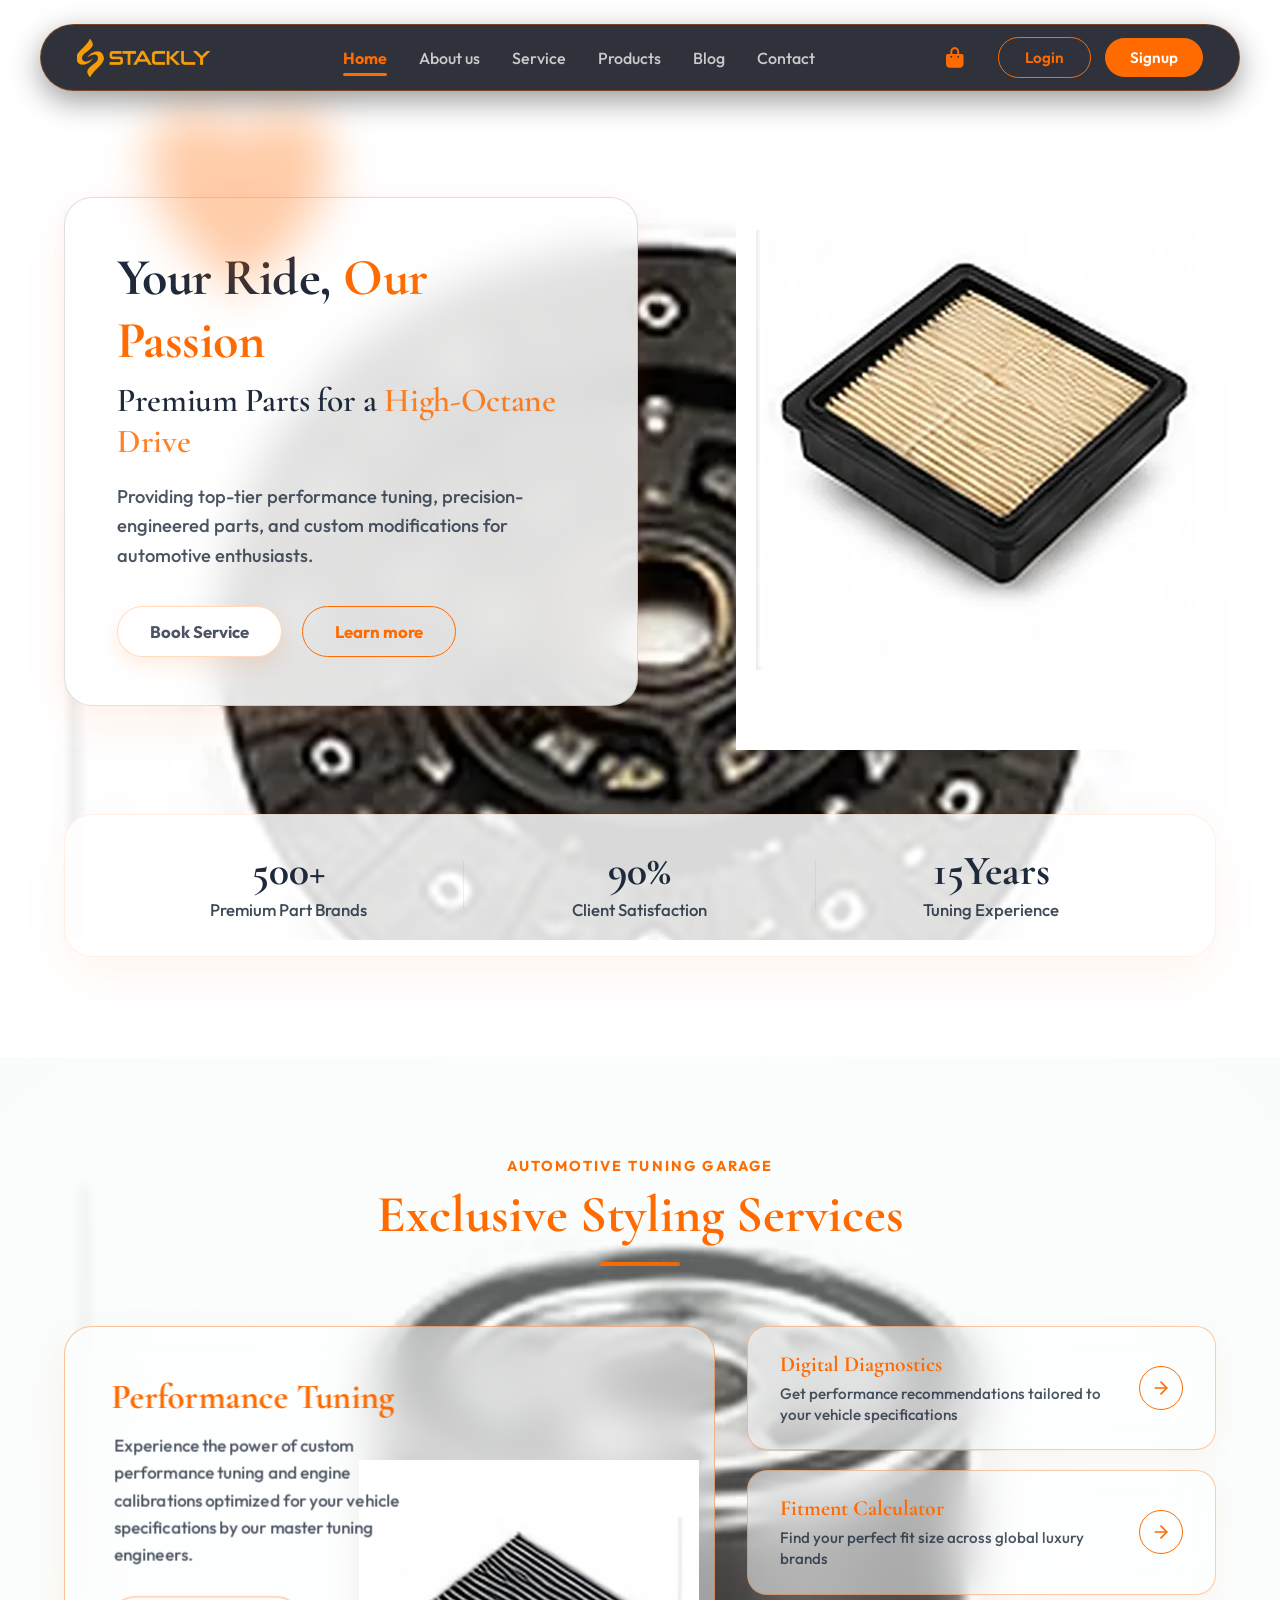
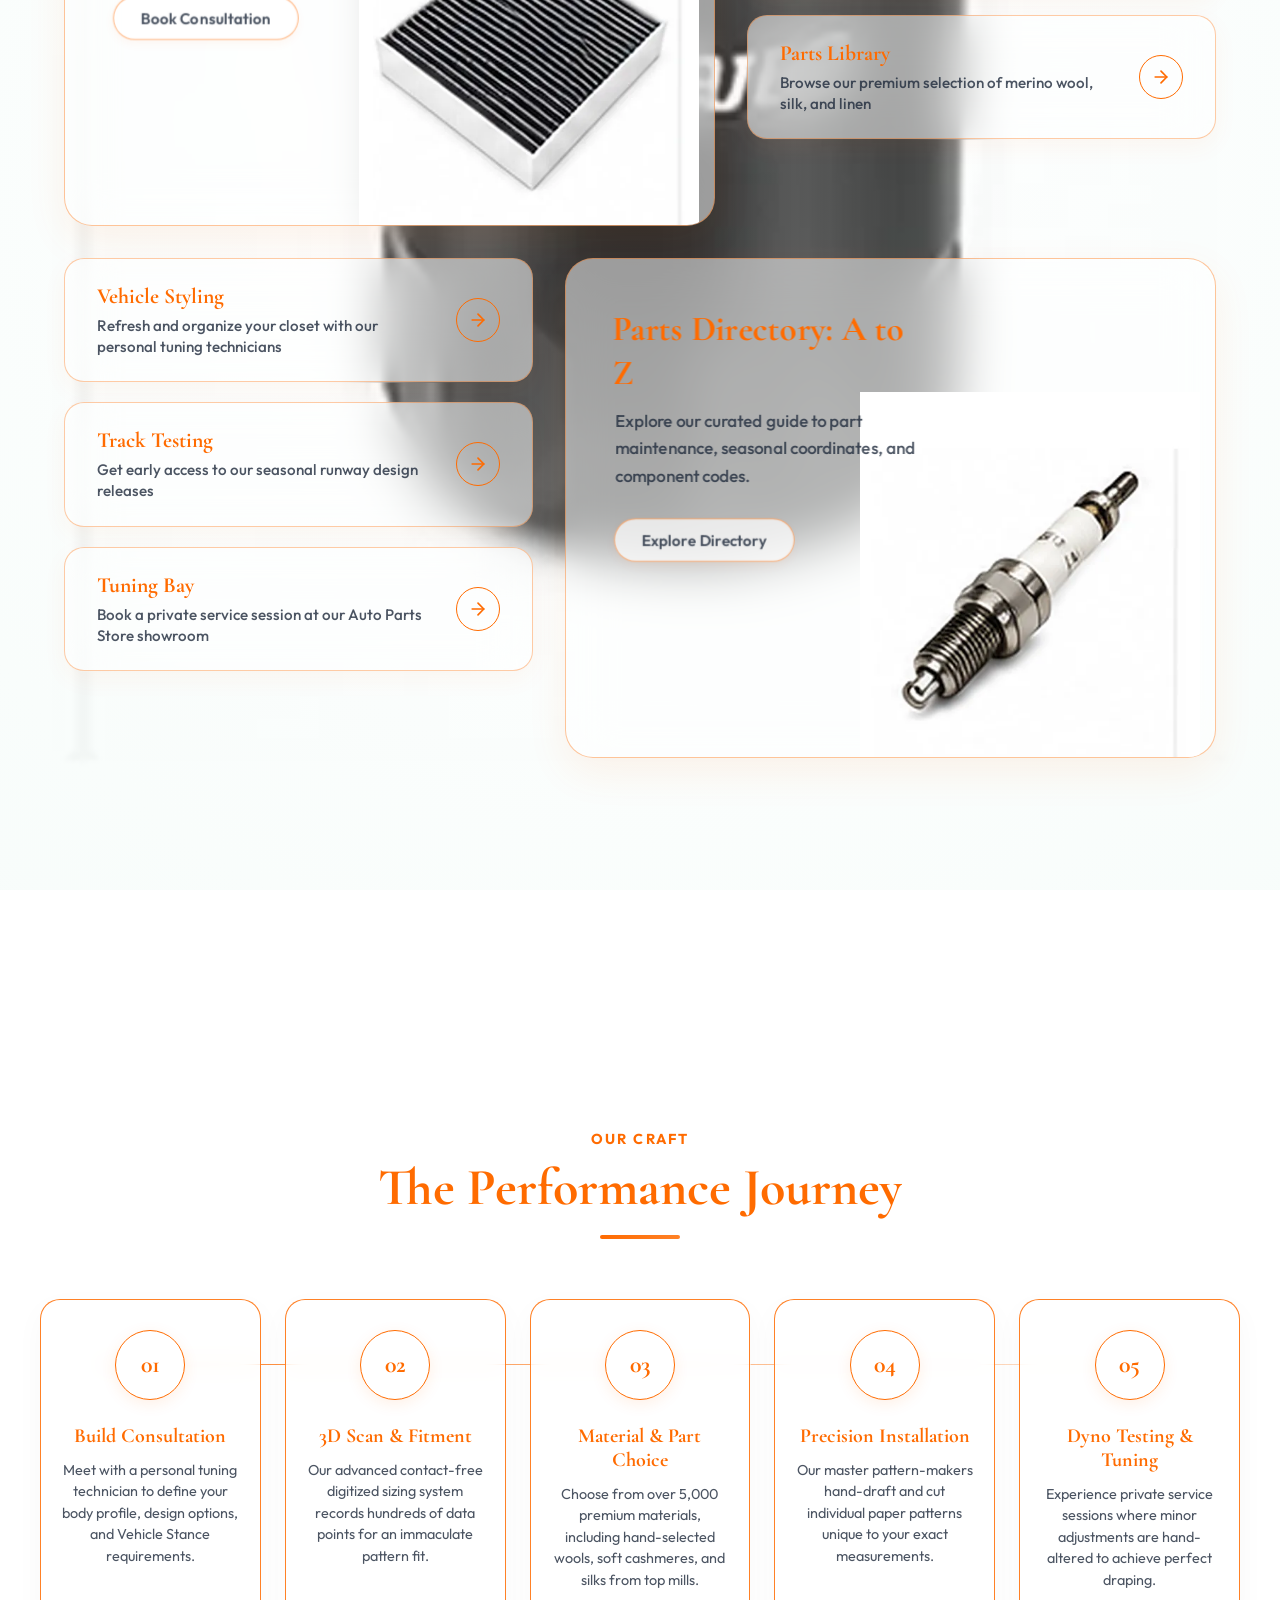
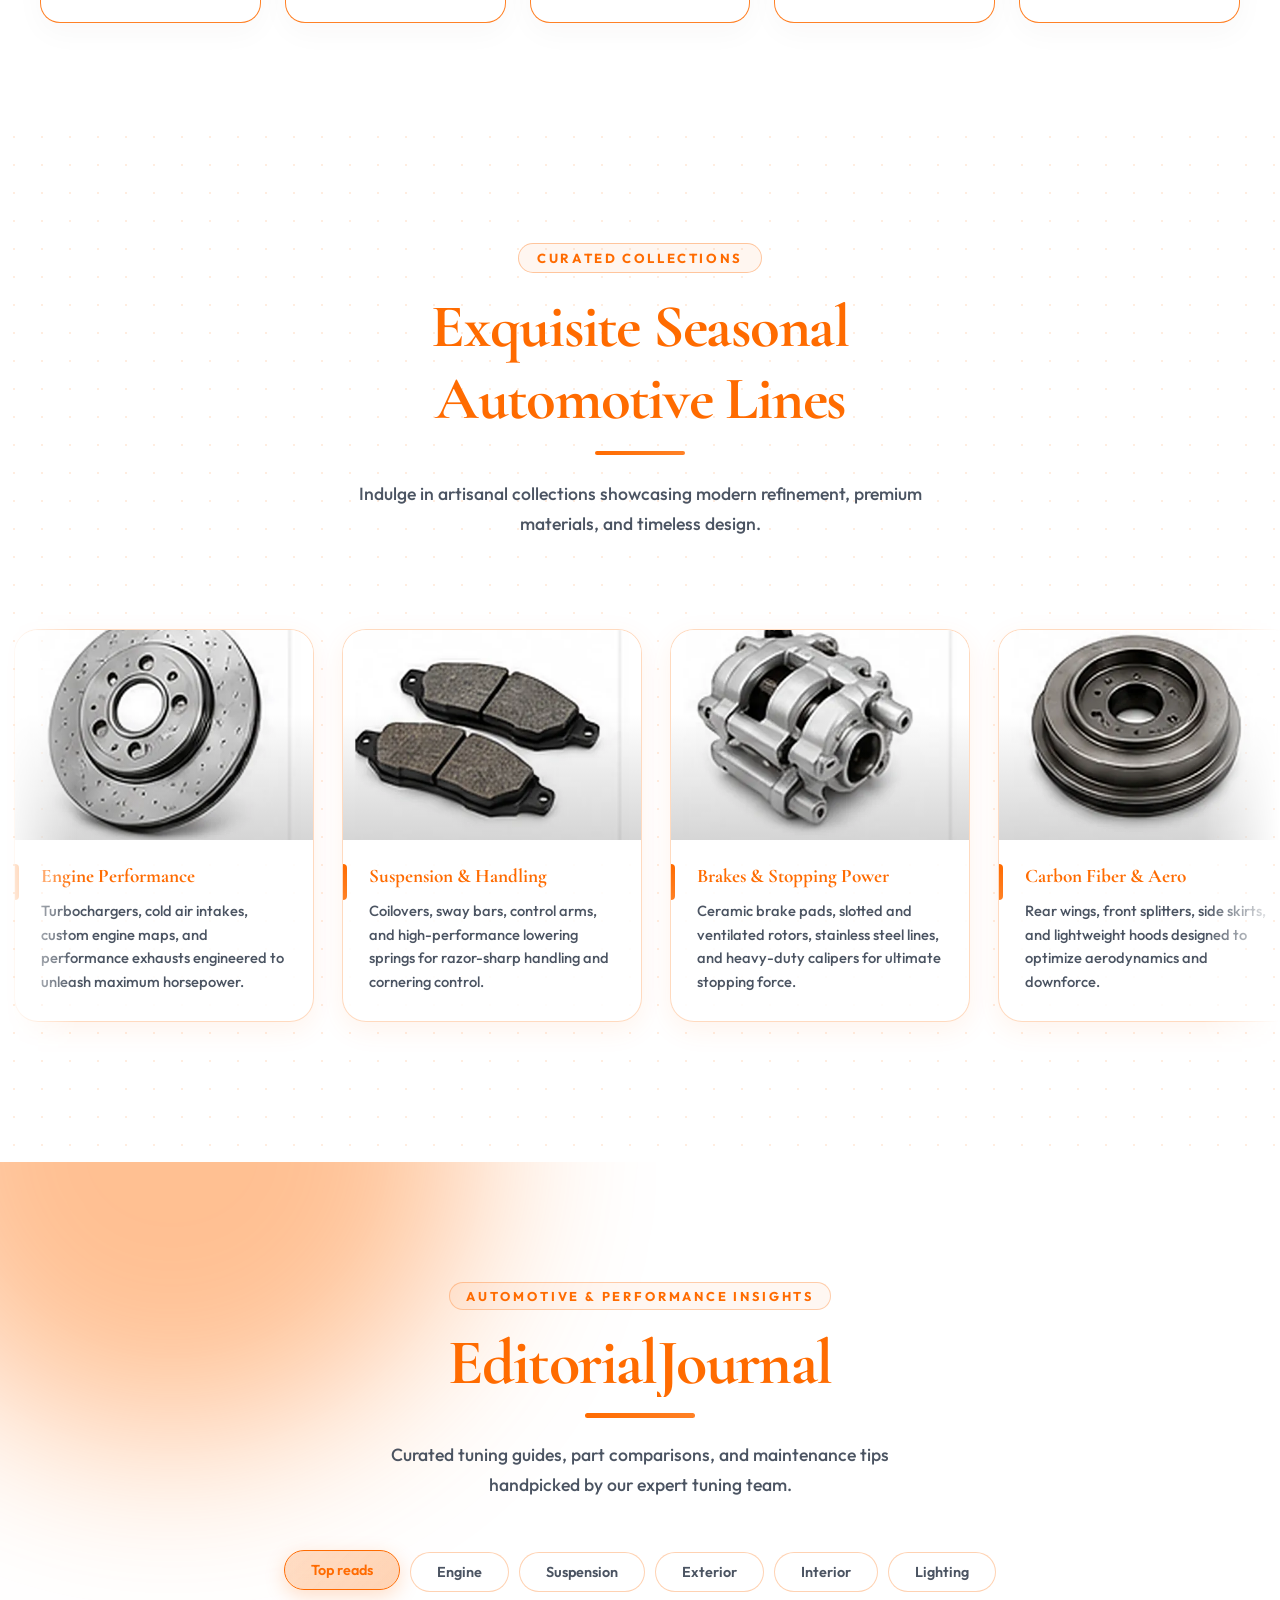
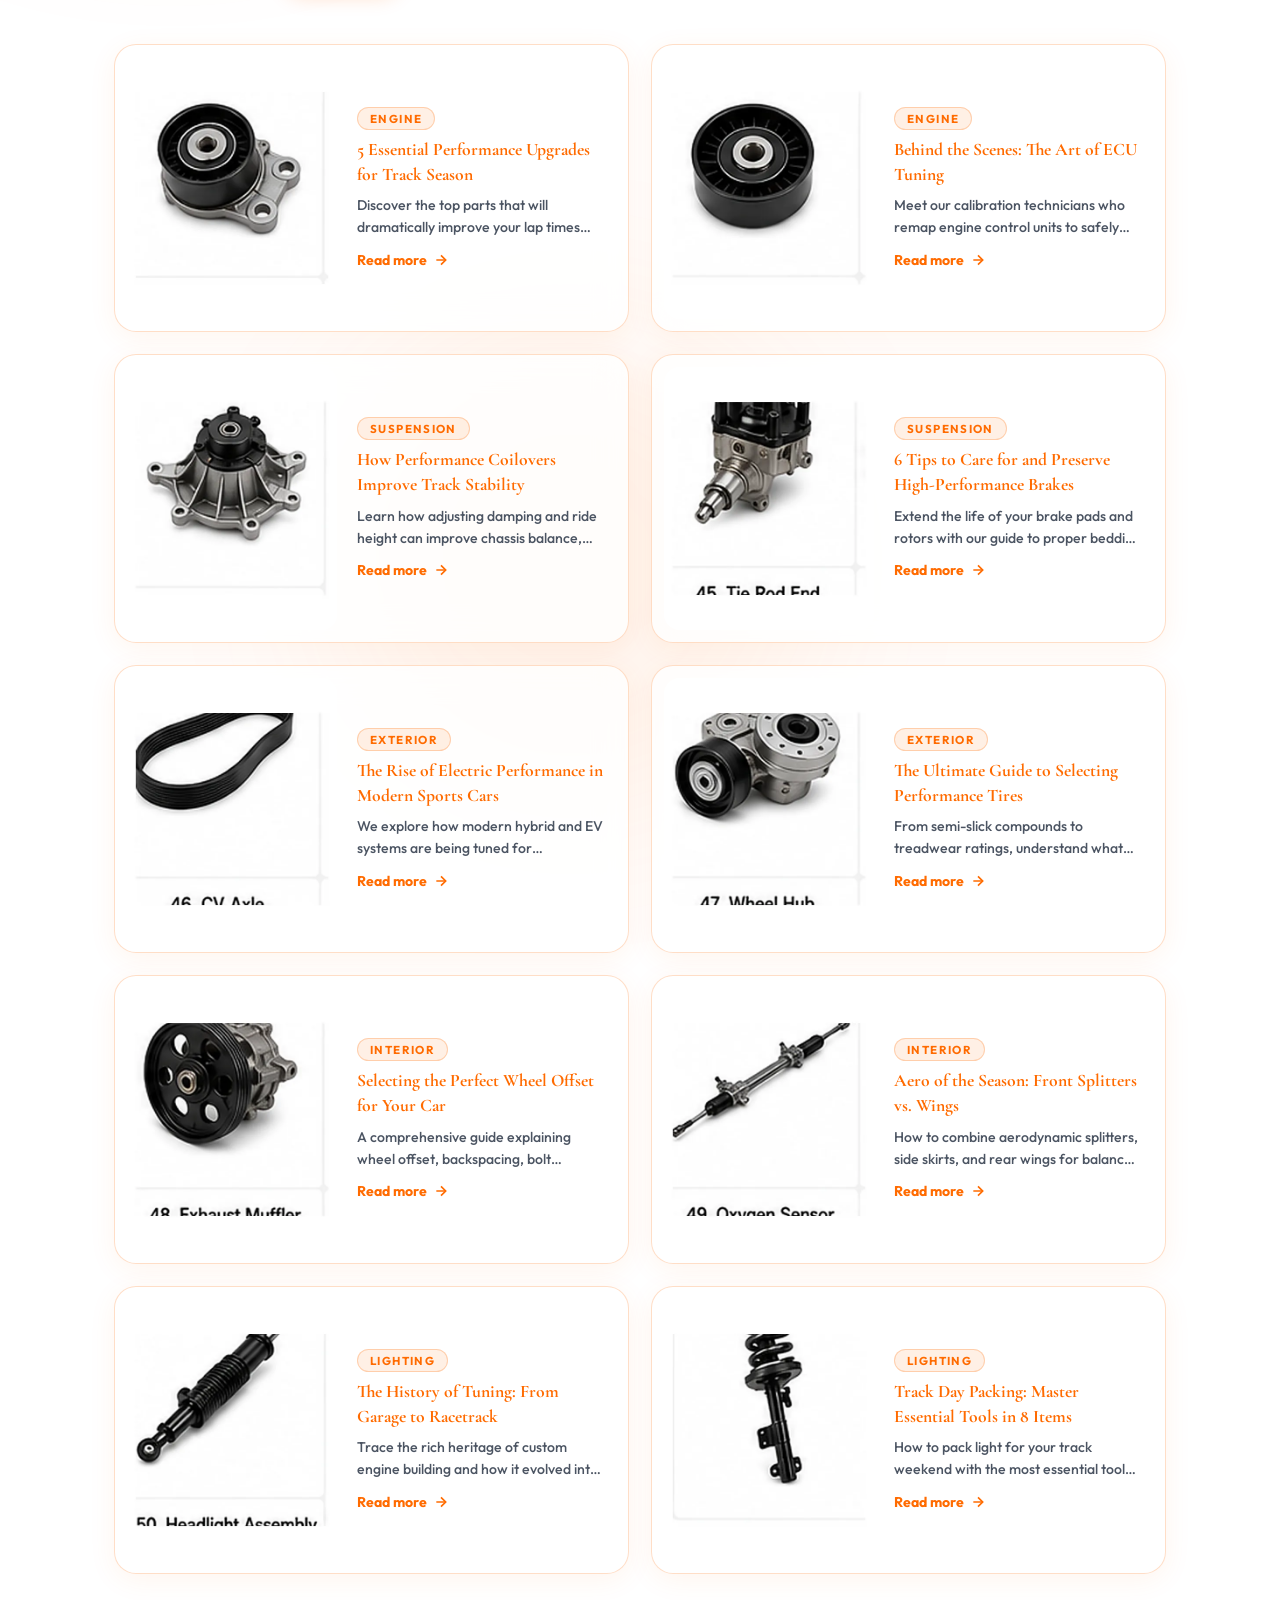
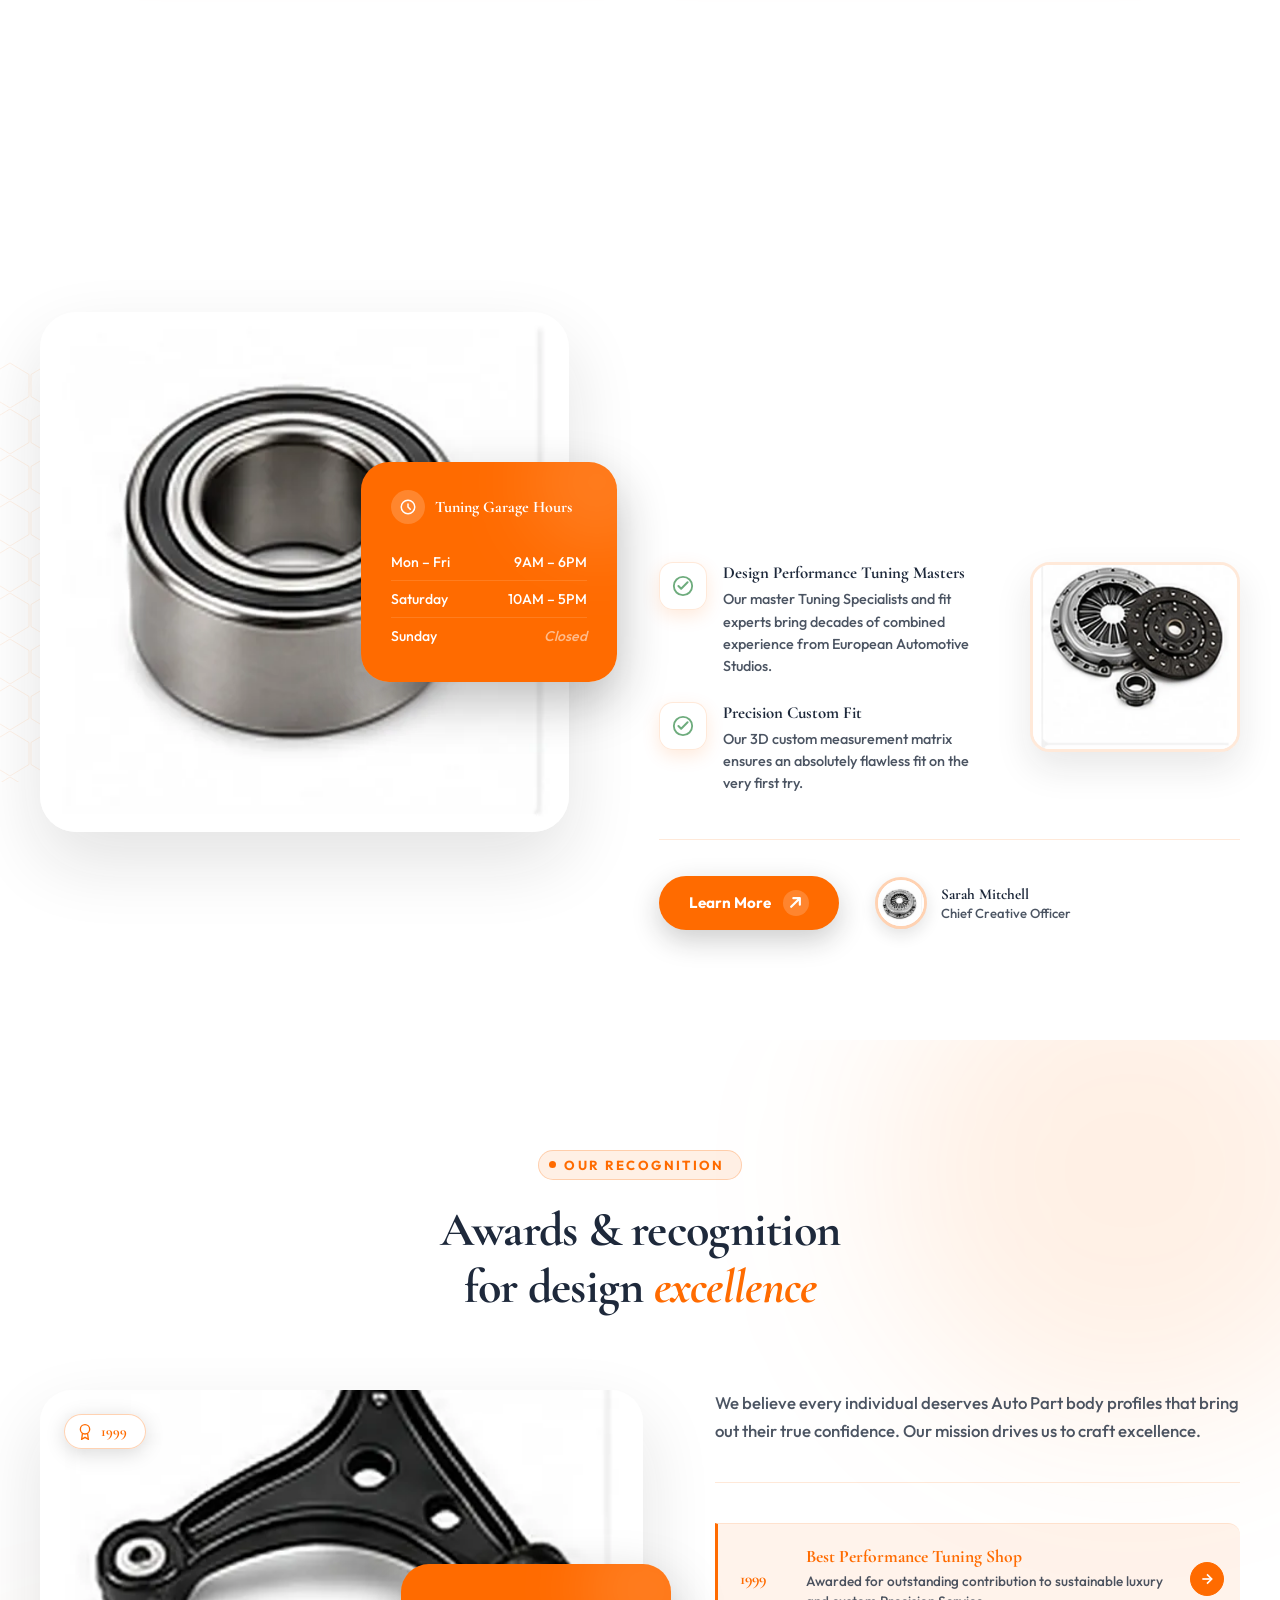
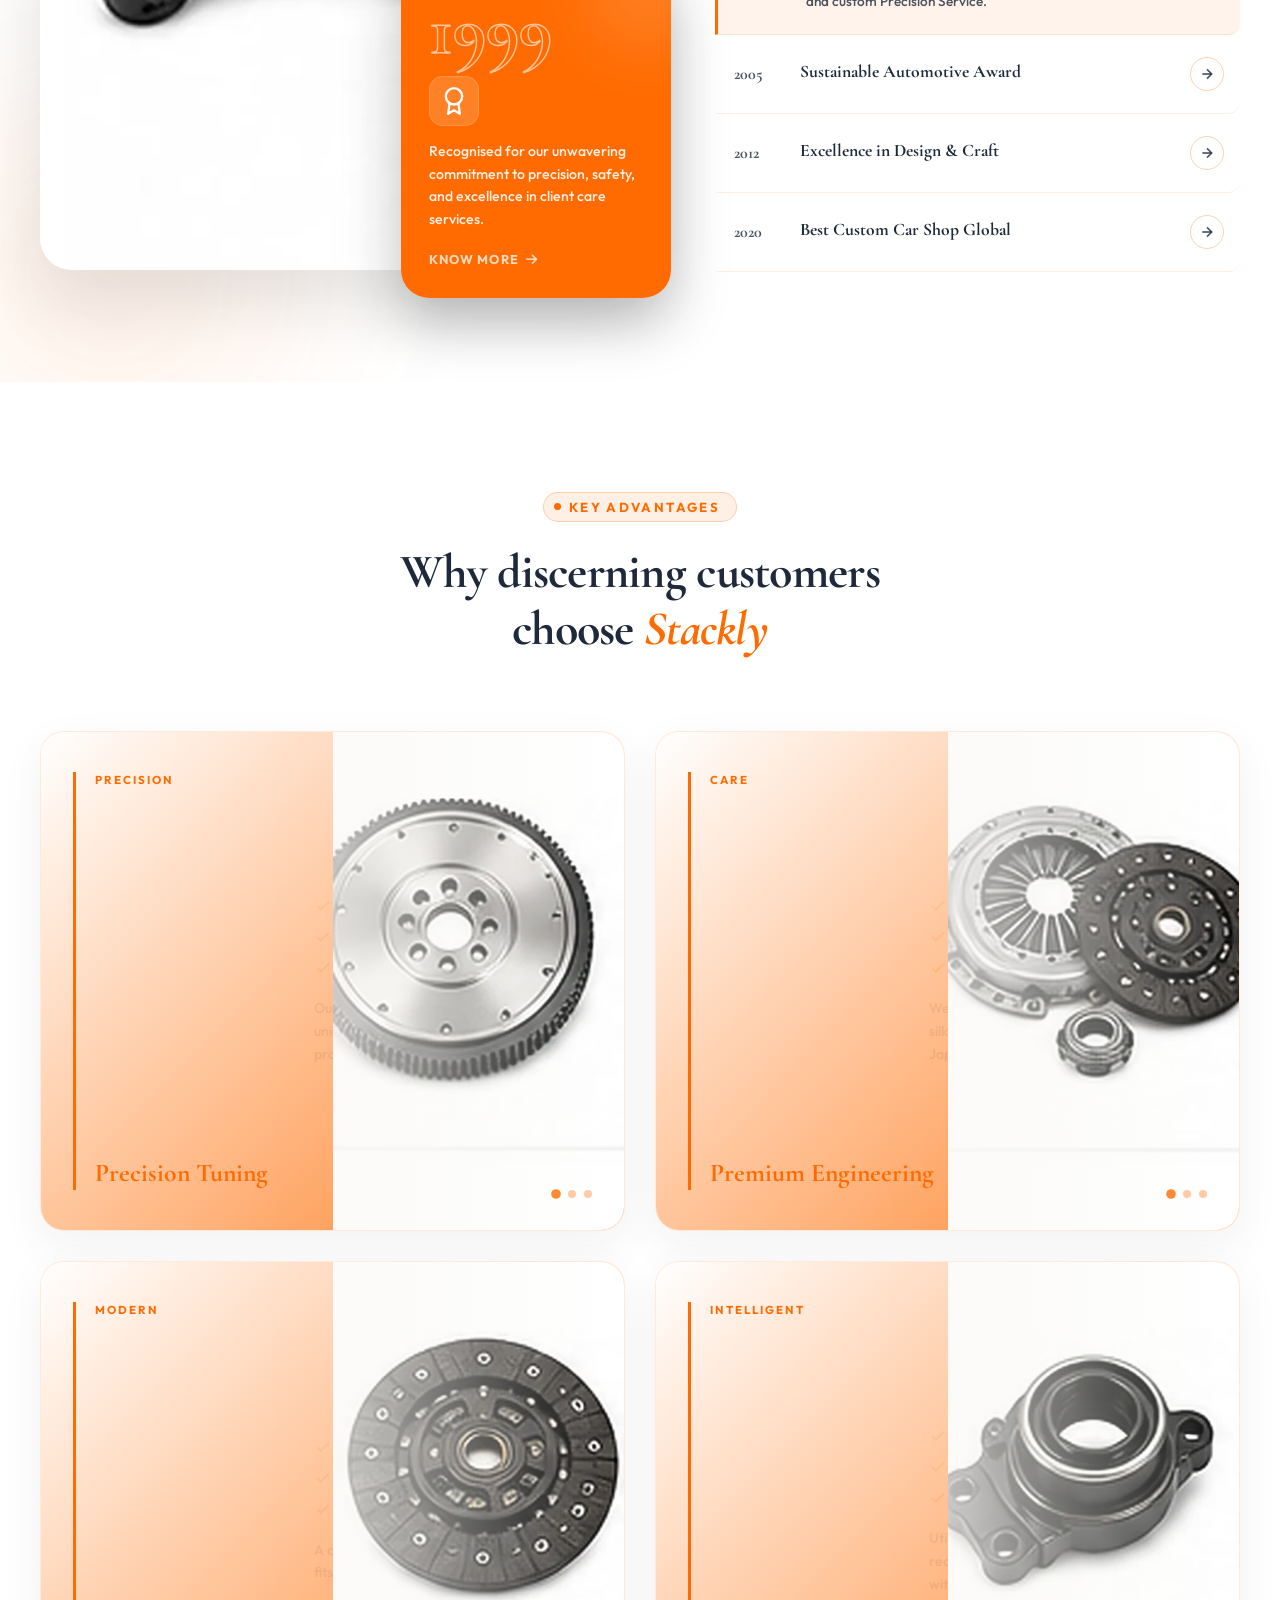
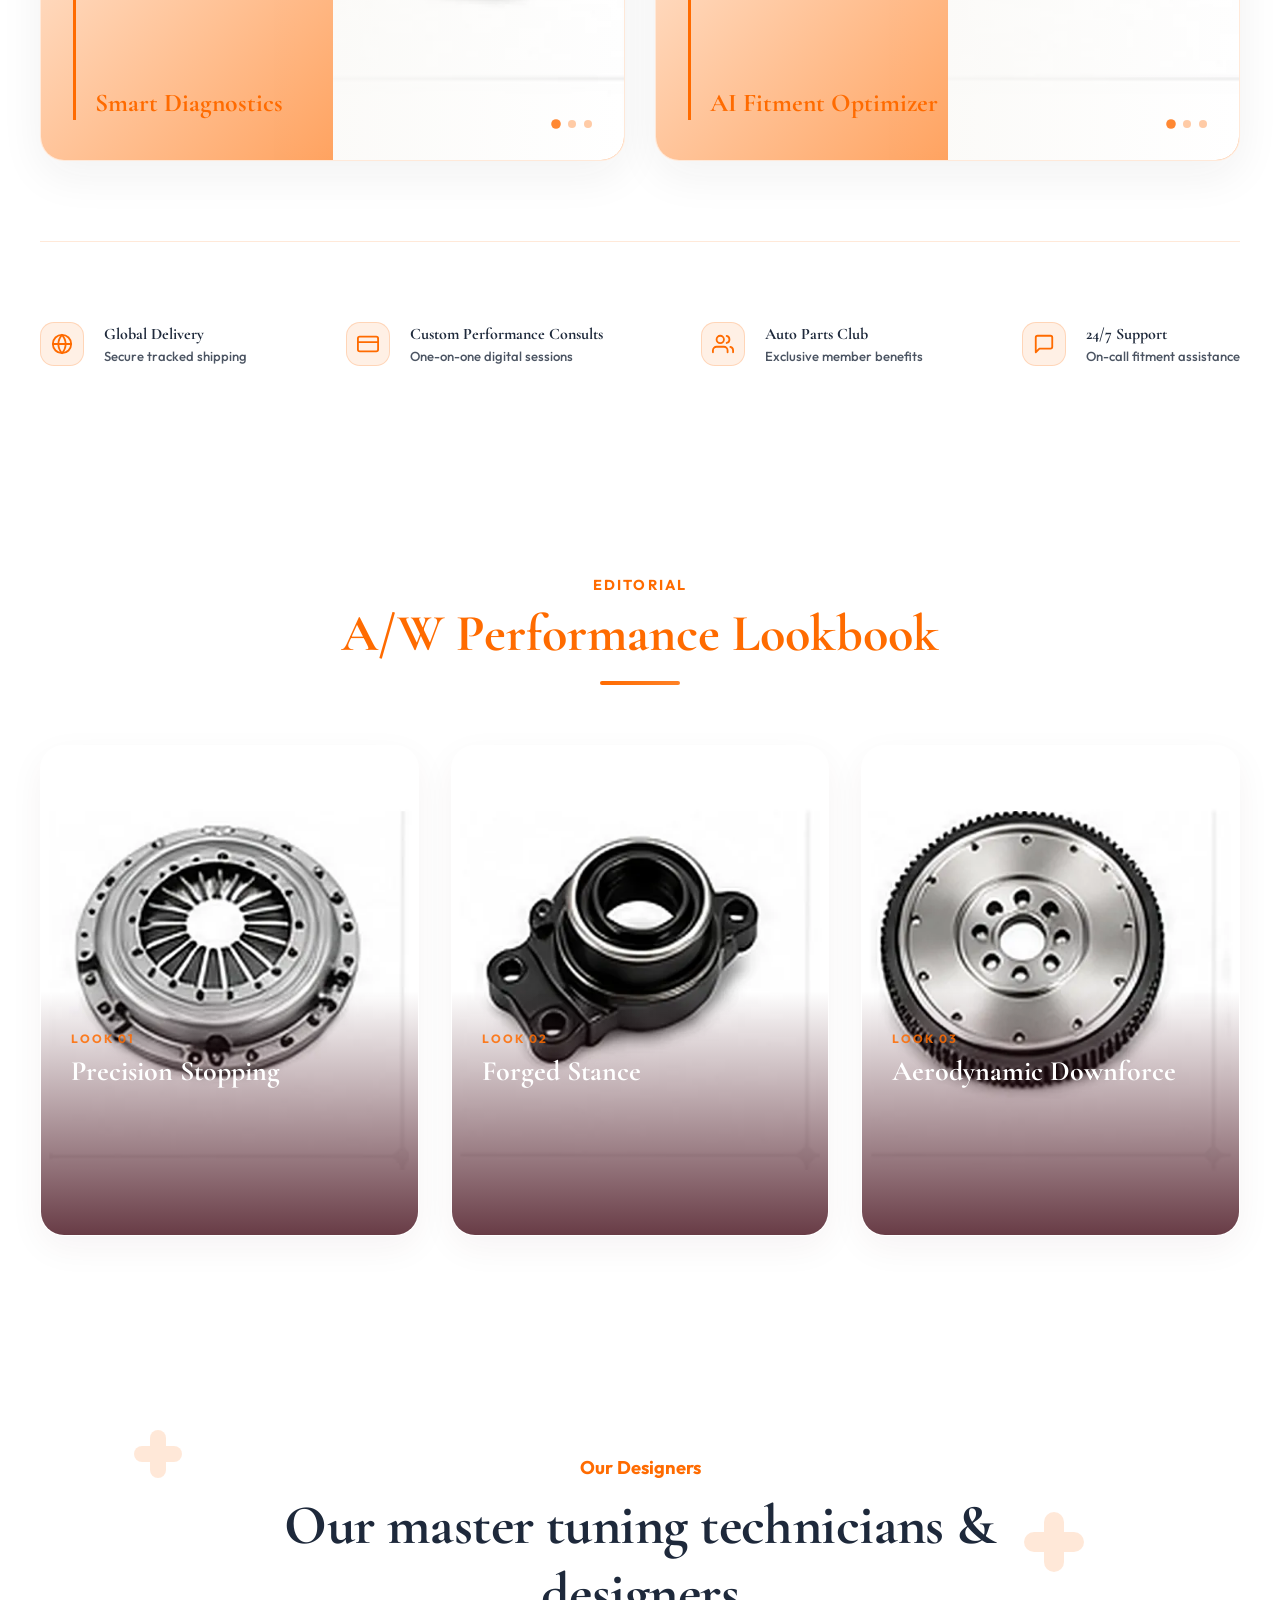
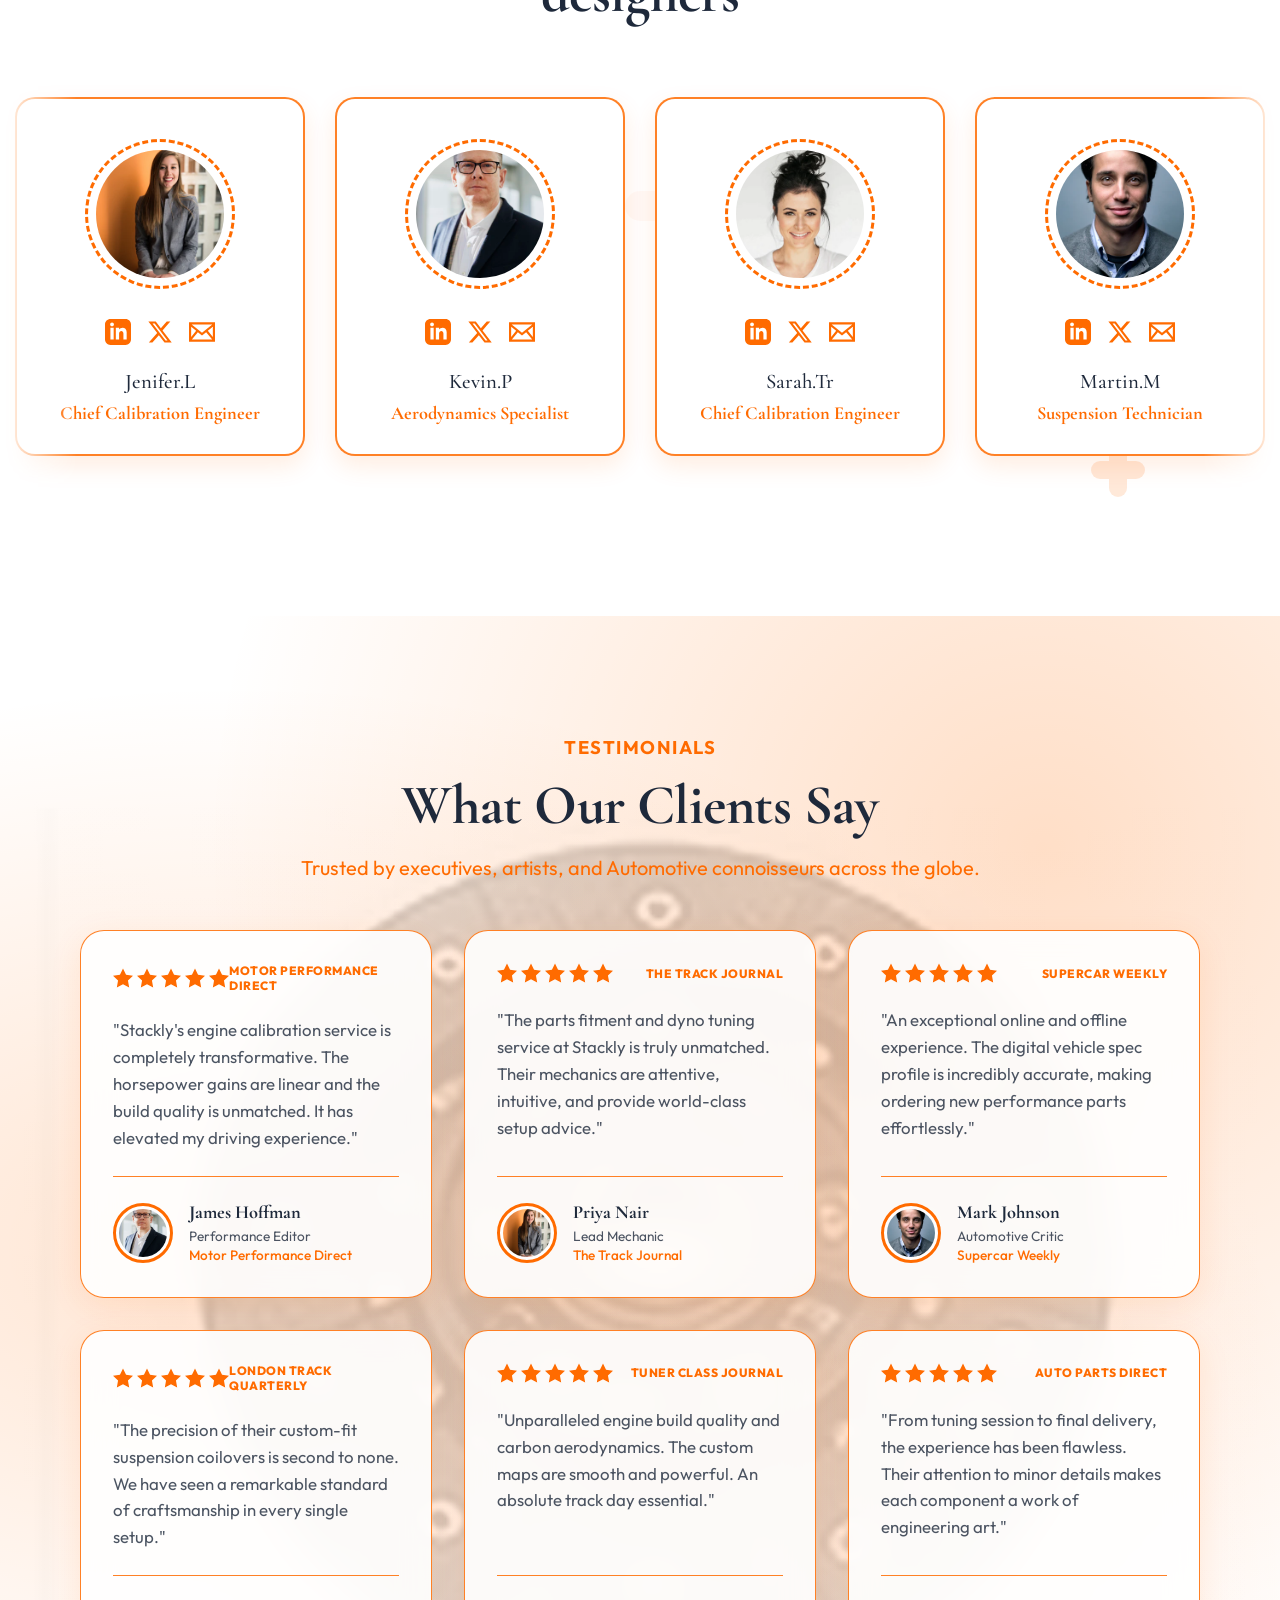
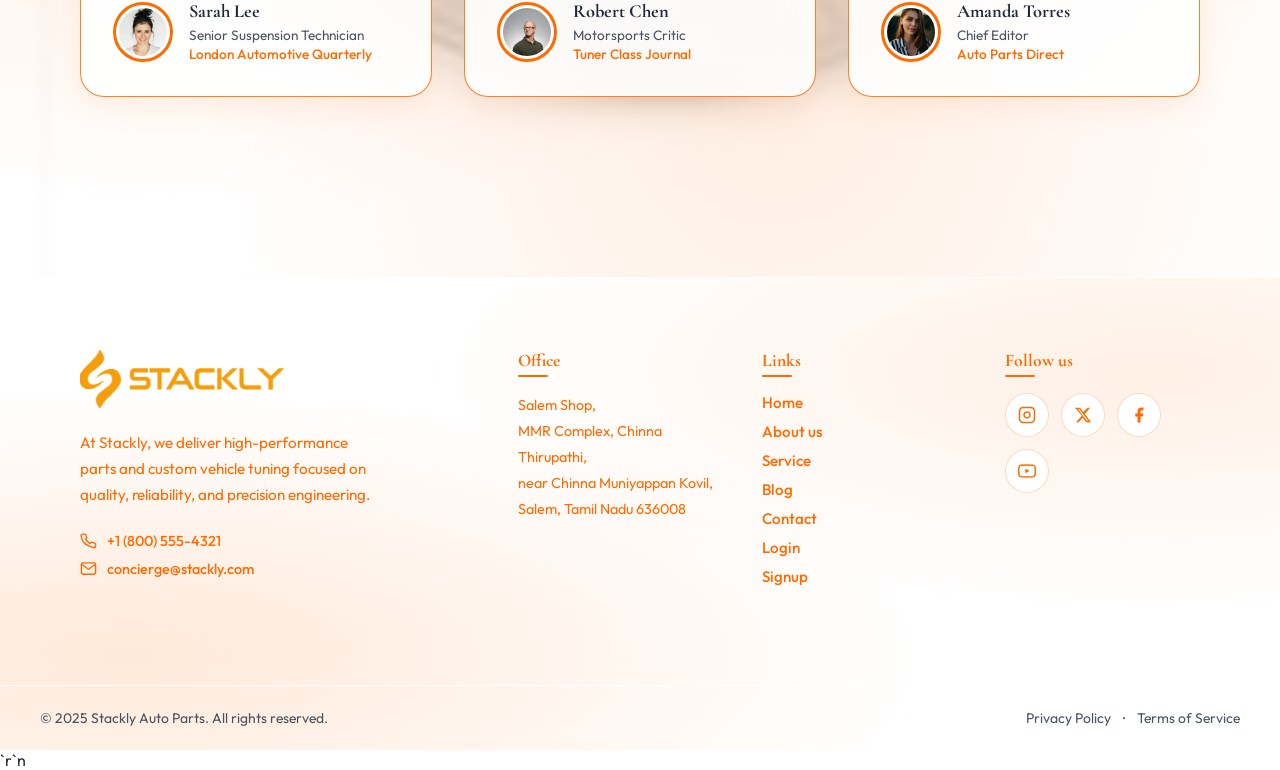
==== index.html @ b46247e3 "Add files via upload" ====
﻿<!DOCTYPE html>
<html lang="en">
<head>
    <meta charset="UTF-8">
    <meta name="viewport" content="width=device-width, initial-scale=1.0">
    <title>Premium Auto Parts & Performance Tuning - STACKLY</title>
    <meta name="description" content="Providing top-tier performance tuning, precision-engineered parts, and custom modifications for automotive enthusiasts. Your Style, Our Priority.">
    <!-- Google Fonts: Plus Jakarta Sans & Outfit -->
    <link rel="preconnect" href="https://fonts.googleapis.com">
    <link rel="preconnect" href="https://fonts.gstatic.com" crossorigin>
    <link href="https://fonts.googleapis.com/css2?family=Outfit:wght@300;400;500;600;700;800&family=Plus+Jakarta+Sans:wght@300;400;500;600;700;800&display=swap" rel="stylesheet">
    <link rel="stylesheet" href="https://cdnjs.cloudflare.com/ajax/libs/font-awesome/6.4.0/css/all.min.css">
    <link rel="stylesheet" href="css/style.css?v=2">
    <link rel="stylesheet" href="css/loading.css">
</head>
<body>

    <!-- Scroll Progress Indicator Bar -->
    <div class="scroll-progress-container">
        <div class="scroll-progress-bar" id="page-scroll-indicator"></div>
    </div>

    <!-- Main Outer Wrapper -->
    <div class="site-wrapper" id="page-wrapper-container">
        
        <!-- Full-Bleed Hero Background Image (Exact design asset from screenshot) -->
        <div class="hero-background-image" id="hero-bg-img" data-parallax-speed="0.015" aria-hidden="true"></div>

        <!-- Floating Pill-Shaped Navbar Header -->
        <header class="navbar-wrapper reveal-fade">
            <div class="navbar-pill" id="navbar-pill-element">
                <a href="#" class="navbar-brand" id="stackly-logo-home"><img src="assets/home/stackly logo orange.webp" alt="STACKLY Logo" class="brand-logo-img"></a>
                
                                <nav class="navbar-links" id="main-nav-links">
                    <a href="index.html" class="nav-item active" id="nav-item-home">Home</a>
                    <a href="about.html" class="nav-item " id="nav-item-about">About us</a>
                    <a href="service.html" class="nav-item " id="nav-item-services">Service</a>
                    <a href="products.html" class="nav-item " id="nav-item-products">Products</a>
                    <a href="blog.html" class="nav-item " id="nav-item-blog">Blog</a>
                    <a href="contact.html" class="nav-item " id="nav-item-contact">Contact</a>
                    <!-- Mobile Nav Actions -->
                    <div class="mobile-nav-actions">
                        <a href="cart.html" class="btn-mobile-cart" style="color: var(--primary-dark); font-weight: 600; margin-bottom: 10px; display: block; text-decoration: none;"><i class="fa-solid fa-bag-shopping"></i> Cart</a>
                        <a href="login.html" class="btn-login">Login</a>
                        <a href="signup.html" class="btn-signup">Signup</a>
                    </div>
                </nav>

                                <div class="navbar-actions">
                    <a href="cart.html" class="btn-cart-nav" id="btn-navbar-cart" aria-label="View Cart" style="position: relative; margin-right: 20px; color: var(--primary-dark); font-size: 1.25rem; display: inline-flex; align-items: center; text-decoration: none; transition: var(--transition-quick);">
                        <i class="fa-solid fa-bag-shopping"></i>
                        <span class="cart-badge" id="nav-cart-count" style="position: absolute; top: -8px; right: -10px; background-color: var(--primary); color: white; border-radius: 50%; width: 16px; height: 16px; display: none; align-items: center; justify-content: center; font-size: 0.65rem; font-weight: 700;">0</span>
                    </a>
                    <a href="login.html" class="btn-login" id="btn-navbar-login">Login</a>
                    <a href="signup.html" class="btn-signup" id="btn-navbar-signup">Signup</a>
                    
                    <button class="menu-hamburger" id="nav-menu-hamburger" aria-label="Toggle Navigation Menu" aria-expanded="false">
                        <span class="bar"></span>
                        <span class="bar"></span>
                        <span class="bar"></span>
                    </button>
                </div>
            </div>
        </header>

        <!-- Hero Section -->
        <section class="hero-container" id="hero-section-trigger">
            <!-- Blurry Glowing Heart behind the text card (exact screenshot design) -->
            <div class="glowing-heart-behind-card" id="heart-glow-bg" data-parallax-speed="0.015">
                <svg viewBox="0 0 100 100" fill="var(--primary-light)" xmlns="http://www.w3.org/2000/svg">
                    <path d="M50 85 C 50 85, 12 55, 12 32 A 20 20 0 0 1 50 20 A 20 20 0 0 1 88 32 C 88 55, 50 85, 50 85 Z" />
                </svg>
            </div>
            
            <div class="hero-layout" id="hero-layout-3d-frame">
                
                <!-- Hero Left: Content Card -->
                <div class="hero-card-column">
                    <div class="hero-text-card reveal-slide-up" id="hero-card-element">
                        <h1 class="reveal-text delay-1" id="anim-headline">Your Ride, <span class="text-gold">Our Passion</span></h1>
                        <h2 class="reveal-text delay-2" id="anim-subheadline">Premium Parts for a <span class="text-gold-light">High-Octane Drive</span></h2>
                        <p class="reveal-text delay-3" id="anim-description">Providing top-tier performance tuning, precision-engineered parts, and custom modifications for automotive enthusiasts.</p>
                        
                        <div class="hero-button-group reveal-text delay-4" id="anim-buttons">
                            <a href="404.html" class="btn-book" id="btn-hero-appointment">Book Service</a>
                            <a href="404.html" class="btn-learn" id="btn-hero-learn">Learn more</a>
                        </div>
                    </div>
                </div>

                <!-- Hero Right: tuning technician Image -->
                <div class="hero-image-column">
                    <div class="tuning technician-image-wrapper reveal-image-right" id="tuning technician-img-container">
                        <img src="assets/parts/img_1.webp" alt="Elegant model posing in premium design wear" class="tuning technician-img" id="interactive-tuning technician-img">
                    </div>
                </div>

            </div>
        </section>

        <!-- Statistics Section (Located Below Hero) -->
        <section class="stats-section-container">
            <div class="stats-card-wide reveal-scroll-up" id="statistics-card-bar">
                <div class="stat-column">
                    <div class="stat-number-wrapper">
                        <span class="stat-number" data-target="500">0</span><span class="stat-suffix">+</span>
                    </div>
                    <p class="stat-label">Premium Part Brands</p>
                </div>
                
                <div class="stat-column">
                    <div class="stat-number-wrapper">
                        <span class="stat-number" data-target="90">0</span><span class="stat-suffix">%</span>
                    </div>
                    <p class="stat-label">Client Satisfaction</p>
                </div>
                
                <div class="stat-column">
                    <div class="stat-number-wrapper">
                        <span class="stat-number" data-target="15">0</span><span class="stat-suffix"> Years</span>
                    </div>
                    <p class="stat-label">Tuning Experience</p>
                </div>
            </div>
        </section>

        

        <!-- Healthline Tools Section -->
        <section class="tools-section-container" id="tools-section-trigger">
            
            <!-- Floating Background Image (Gemini Generated Image) with parallax drift (Full Bleed) -->
            <div class="tools-bg-image-wrapper" id="tools-bg-img" data-parallax-speed="0.012" aria-hidden="true"></div>
            
            <!-- Inner Centered Content Wrapper -->
            <div class="tools-inner-content">
                <!-- Animated Gradient Heading -->
                <div class="section-header reveal-scroll-up">
                    <span class="section-tagline">Automotive Tuning Garage</span>
                    <h2 class="animated-gradient-heading">Exclusive Styling Services</h2>
                    <div class="heading-line-decor"></div>
                </div>

                <!-- Row 1: Healthy Eating (Large) & Recipe/Macro/Calorie Stack (Small) -->
                <div class="tools-row row-1">
                    <!-- Large Card: Healthy Eating -->
                    <div class="tool-card-large reveal-right-to-left delay-1" id="food-tool-card">
                        <div class="tool-card-content">
                            <h3 class="tool-card-title">Performance Tuning</h3>
                            <p class="tool-card-desc">Experience the power of custom performance tuning and engine calibrations optimized for your vehicle specifications by our master tuning engineers.</p>
                            <a href="404.html" class="btn-tool-visit">Book Consultation</a>
                        </div>
                        <div class="tool-card-image-wrap">
                            <img src="assets/parts/img_4.webp" alt="Custom Performance Precision Service materials and design flatlay" class="tool-large-img">
                        </div>
                    </div>

                    <!-- Right Stack: 3 Small Cards -->
                    <div class="tool-card-stack reveal-right-to-left delay-2">
                        <!-- Card 1 -->
                        <div class="tool-card-small">
                            <div class="tool-small-text">
                                <h4 class="tool-small-title">Digital Diagnostics</h4>
                                <p class="tool-small-desc">Get performance recommendations tailored to your vehicle specifications</p>
                            </div>
                            <a href="404.html" class="tool-small-arrow" aria-label="Go to Digital Diagnostics">
                                <svg viewBox="0 0 24 24" fill="none" stroke="currentColor" stroke-width="2" stroke-linecap="round" stroke-linejoin="round">
                                    <line x1="5" y1="12" x2="19" y2="12"></line>
                                    <polyline points="12 5 19 12 12 19"></polyline>
                                </svg>
                            </a>
                        </div>

                        <!-- Card 2 -->
                        <div class="tool-card-small">
                            <div class="tool-small-text">
                                <h4 class="tool-small-title">Fitment Calculator</h4>
                                <p class="tool-small-desc">Find your perfect fit size across global luxury brands</p>
                            </div>
                            <a href="404.html" class="tool-small-arrow" aria-label="Go to Fitment Calculator">
                                <svg viewBox="0 0 24 24" fill="none" stroke="currentColor" stroke-width="2" stroke-linecap="round" stroke-linejoin="round">
                                    <line x1="5" y1="12" x2="19" y2="12"></line>
                                    <polyline points="12 5 19 12 12 19"></polyline>
                                </svg>
                            </a>
                        </div>

                        <!-- Card 3 -->
                        <div class="tool-card-small">
                            <div class="tool-small-text">
                                <h4 class="tool-small-title">Parts Library</h4>
                                <p class="tool-small-desc">Browse our premium selection of merino wool, silk, and linen</p>
                            </div>
                            <a href="404.html" class="tool-small-arrow" aria-label="Go to Parts Library">
                                <svg viewBox="0 0 24 24" fill="none" stroke="currentColor" stroke-width="2" stroke-linecap="round" stroke-linejoin="round">
                                    <line x1="5" y1="12" x2="19" y2="12"></line>
                                    <polyline points="12 5 19 12 12 19"></polyline>
                                </svg>
                            </a>
                        </div>
                    </div>
                </div>

                <!-- Row 2: Pill/GLP-1/Tuning Bay Stack (Small) & Drug Directory (Large) -->
                <div class="tools-row row-2">
                    <!-- Left Stack: 3 Small Cards -->
                    <div class="tool-card-stack reveal-right-to-left delay-3">
                        <!-- Card 1 -->
                        <div class="tool-card-small">
                            <div class="tool-small-text">
                                <h4 class="tool-small-title">Vehicle Styling</h4>
                                <p class="tool-small-desc">Refresh and organize your closet with our personal tuning technicians</p>
                            </div>
                            <a href="404.html" class="tool-small-arrow" aria-label="Go to Vehicle Styling">
                                <svg viewBox="0 0 24 24" fill="none" stroke="currentColor" stroke-width="2" stroke-linecap="round" stroke-linejoin="round">
                                    <line x1="5" y1="12" x2="19" y2="12"></line>
                                    <polyline points="12 5 19 12 12 19"></polyline>
                                </svg>
                            </a>
                        </div>

                        <!-- Card 2 -->
                        <div class="tool-card-small">
                            <div class="tool-small-text">
                                <h4 class="tool-small-title">Track Testing</h4>
                                <p class="tool-small-desc">Get early access to our seasonal runway design releases</p>
                            </div>
                            <a href="404.html" class="tool-small-arrow" aria-label="Go to Track Testing">
                                <svg viewBox="0 0 24 24" fill="none" stroke="currentColor" stroke-width="2" stroke-linecap="round" stroke-linejoin="round">
                                    <line x1="5" y1="12" x2="19" y2="12"></line>
                                    <polyline points="12 5 19 12 12 19"></polyline>
                                </svg>
                            </a>
                        </div>

                        <!-- Card 3 -->
                        <div class="tool-card-small">
                            <div class="tool-small-text">
                                <h4 class="tool-small-title">Tuning Bay</h4>
                                <p class="tool-small-desc">Book a private service session at our Auto Parts Store showroom</p>
                            </div>
                            <a href="404.html" class="tool-small-arrow" aria-label="Go to Tuning Bay">
                                <svg viewBox="0 0 24 24" fill="none" stroke="currentColor" stroke-width="2" stroke-linecap="round" stroke-linejoin="round">
                                    <line x1="5" y1="12" x2="19" y2="12"></line>
                                    <polyline points="12 5 19 12 12 19"></polyline>
                                </svg>
                            </a>
                        </div>
                    </div>

                    <!-- Large Card: Drug Directory -->
                    <div class="tool-card-large reveal-right-to-left delay-4" id="drug-tool-card">
                        <div class="tool-card-content">
                            <h3 class="tool-card-title">Parts Directory: A to Z</h3>
                            <p class="tool-card-desc">Explore our curated guide to part maintenance, seasonal coordinates, and component codes.</p>
                            <a href="404.html" class="btn-tool-visit">Explore Directory</a>
                        </div>
                        <div class="tool-card-image-wrap">
                            <img src="assets/parts/img_5.webp" alt="Luxury Automotive showroom custom components display" class="tool-large-img">
                        </div>
                    </div>
                </div>
            </div>

        </section>

        <!-- ===== Performance Tuning Process Section ===== -->
        <section class="process-section" id="process-section-trigger">
            <div class="process-inner">
                <div class="section-header reveal-scroll-up">
                    <span class="section-tagline">OUR CRAFT</span>
                    <h2 class="animated-gradient-heading">The Performance Journey</h2>
                    <div class="heading-line-decor"></div>
                </div>

                <div class="process-timeline reveal-scroll-up">
                    <!-- Step 1 -->
                    <div class="process-step">
                        <div class="process-step-num">01</div>
                        <div class="process-step-content">
                            <h3 class="process-step-title">Build Consultation</h3>
                            <p class="process-step-desc">Meet with a personal tuning technician to define your body profile, design options, and Vehicle Stance requirements.</p>
                        </div>
                    </div>
                    <!-- Step 2 -->
                    <div class="process-step">
                        <div class="process-step-num">02</div>
                        <div class="process-step-content">
                            <h3 class="process-step-title">3D Scan & Fitment</h3>
                            <p class="process-step-desc">Our advanced contact-free digitized sizing system records hundreds of data points for an immaculate pattern fit.</p>
                        </div>
                    </div>
                    <!-- Step 3 -->
                    <div class="process-step">
                        <div class="process-step-num">03</div>
                        <div class="process-step-content">
                            <h3 class="process-step-title">Material & Part Choice</h3>
                            <p class="process-step-desc">Choose from over 5,000 premium materials, including hand-selected wools, soft cashmeres, and silks from top mills.</p>
                        </div>
                    </div>
                    <!-- Step 4 -->
                    <div class="process-step">
                        <div class="process-step-num">04</div>
                        <div class="process-step-content">
                            <h3 class="process-step-title">Precision Installation</h3>
                            <p class="process-step-desc">Our master pattern-makers hand-draft and cut individual paper patterns unique to your exact measurements.</p>
                        </div>
                    </div>
                    <!-- Step 5 -->
                    <div class="process-step">
                        <div class="process-step-num">05</div>
                        <div class="process-step-content">
                            <h3 class="process-step-title">Dyno Testing & Tuning</h3>
                            <p class="process-step-desc">Experience private service sessions where minor adjustments are hand-altered to achieve perfect draping.</p>
                        </div>
                    </div>
                </div>
            </div>
        </section>

        <!-- ===== Custom Performance parts collections Section (Auto-Scrolling Carousel) ===== -->
        <section class="devices-section" id="devices-section-trigger">

            <!-- Section Header -->
            <div class="devices-header reveal-scroll-up">
                <span class="devices-tagline">CURATED COLLECTIONS</span>

                <!-- Animated Split Heading -->
                <h2 class="devices-heading">
                    <span class="devices-heading-line1">Exquisite Seasonal</span><span class="devices-heading-line2">Automotive <span class="devices-heading-accent">Lines</span></span>
                </h2>
                <div class="devices-heading-bar"></div>
                <p class="devices-subtext">Indulge in artisanal collections showcasing modern refinement, premium materials, and timeless design.</p>
            </div>

            <!-- Infinite Auto-Scroll Track Wrapper -->
            <div class="devices-carousel-wrapper" id="devices-carousel-wrapper">
                <div class="devices-track" id="devices-track">

                    <!-- ===== Card Set 1 (original) ===== -->
                    <div class="device-card">
                        <div class="device-card-img-wrap">
                            <img src="assets/parts/img_6.webp" alt="Engine Performance Components" class="device-card-img">
                            <div class="device-card-img-overlay"></div>
                        </div>
                        <div class="device-card-body">
                            <h3 class="device-card-title">Engine Performance</h3>
                            <p class="device-card-desc">Turbochargers, cold air intakes, custom engine maps, and performance exhausts engineered to unleash maximum horsepower.</p>
                        </div>
                    </div>

                    <div class="device-card">
                        <div class="device-card-img-wrap">
                            <img src="assets/parts/img_7.webp" alt="Suspension & Handling Upgrades" class="device-card-img">
                            <div class="device-card-img-overlay"></div>
                        </div>
                        <div class="device-card-body">
                            <h3 class="device-card-title">Suspension & Handling</h3>
                            <p class="device-card-desc">Coilovers, sway bars, control arms, and high-performance lowering springs for razor-sharp handling and cornering control.</p>
                        </div>
                    </div>

                    <div class="device-card">
                        <div class="device-card-img-wrap">
                            <img src="assets/parts/img_8.webp" alt="Performance Brakes Slotted Rotors" class="device-card-img">
                            <div class="device-card-img-overlay"></div>
                        </div>
                        <div class="device-card-body">
                            <h3 class="device-card-title">Brakes & Stopping Power</h3>
                            <p class="device-card-desc">Ceramic brake pads, slotted and ventilated rotors, stainless steel lines, and heavy-duty calipers for ultimate stopping force.</p>
                        </div>
                    </div>

                    <div class="device-card">
                        <div class="device-card-img-wrap">
                            <img src="assets/parts/img_9.webp" alt="Carbon Fiber Aerodynamic Parts" class="device-card-img">
                            <div class="device-card-img-overlay"></div>
                        </div>
                        <div class="device-card-body">
                            <h3 class="device-card-title">Carbon Fiber & Aero</h3>
                            <p class="device-card-desc">Rear wings, front splitters, side skirts, and lightweight hoods designed to optimize aerodynamics and downforce.</p>
                        </div>
                    </div>

                    <div class="device-card">
                        <div class="device-card-img-wrap">
                            <img src="assets/parts/img_6.webp" alt="Forged Alloy Wheels and Track Tires" class="device-card-img">
                            <div class="device-card-img-overlay"></div>
                        </div>
                        <div class="device-card-body">
                            <h3 class="device-card-title">Wheels & Tire Fitment</h3>
                            <p class="device-card-desc">Forged alloy wheels, premium track tires, and custom offsets to achieve perfect stance and grip.</p>
                        </div>
                    </div>

                    <div class="device-card">
                        <div class="device-card-img-wrap">
                            <img src="assets/parts/img_7.webp" alt="Alcantara Steering Wheel and Interior Trim" class="device-card-img">
                            <div class="device-card-img-overlay"></div>
                        </div>
                        <div class="device-card-body">
                            <h3 class="device-card-title">Premium Cabin Upgrades</h3>
                            <p class="device-card-desc">Alcantara steering wheels, carbon fiber shift knobs, custom racing seats, and premium floor mats.</p>
                        </div>
                    </div>

                    <div class="device-card">
                        <div class="device-card-img-wrap">
                            <img src="assets/parts/img_8.webp" alt="LED Headlights and Sequential Tail Lights" class="device-card-img">
                            <div class="device-card-img-overlay"></div>
                        </div>
                        <div class="device-card-body">
                            <h3 class="device-card-title">Lighting & Electrical</h3>
                            <p class="device-card-desc">LED headlights, tail light assemblies, custom underglow, and high-performance battery setups.</p>
                        </div>
                    </div>

                    <div class="device-card">
                        <div class="device-card-img-wrap">
                            <img src="assets/parts/img_9.webp" alt="OBD2 Scanners and Smart Dash Cams" class="device-card-img">
                            <div class="device-card-img-overlay"></div>
                        </div>
                        <div class="device-card-body">
                            <h3 class="device-card-title">Professional Diagnostics</h3>
                            <p class="device-card-desc">OBD2 scanners, smart dash cams, customized sensor arrays, and precision gauges.</p>
                        </div>
                    </div>

                    <!-- ===== Card Set 2 (duplicate for seamless infinite loop) ===== -->
                    <div class="device-card" aria-hidden="true">
                        <div class="device-card-img-wrap">
                            <img src="assets/parts/img_6.webp" alt="Engine Performance Components" class="device-card-img">
                            <div class="device-card-img-overlay"></div>
                        </div>
                        <div class="device-card-body">
                            <h3 class="device-card-title">Engine Performance</h3>
                            <p class="device-card-desc">Turbochargers, cold air intakes, custom engine maps, and performance exhausts engineered to unleash maximum horsepower.</p>
                        </div>
                    </div>

                    <div class="device-card" aria-hidden="true">
                        <div class="device-card-img-wrap">
                            <img src="assets/parts/img_7.webp" alt="Suspension & Handling Upgrades" class="device-card-img">
                            <div class="device-card-img-overlay"></div>
                        </div>
                        <div class="device-card-body">
                            <h3 class="device-card-title">Suspension & Handling</h3>
                            <p class="device-card-desc">Coilovers, sway bars, control arms, and high-performance lowering springs for razor-sharp handling and cornering control.</p>
                        </div>
                    </div>

                    <div class="device-card" aria-hidden="true">
                        <div class="device-card-img-wrap">
                            <img src="assets/parts/img_8.webp" alt="Performance Brakes Slotted Rotors" class="device-card-img">
                            <div class="device-card-img-overlay"></div>
                        </div>
                        <div class="device-card-body">
                            <h3 class="device-card-title">Brakes & Stopping Power</h3>
                            <p class="device-card-desc">Ceramic brake pads, slotted and ventilated rotors, stainless steel lines, and heavy-duty calipers for ultimate stopping force.</p>
                        </div>
                    </div>

                    <div class="device-card" aria-hidden="true">
                        <div class="device-card-img-wrap">
                            <img src="assets/parts/img_9.webp" alt="Carbon Fiber Aerodynamic Parts" class="device-card-img">
                            <div class="device-card-img-overlay"></div>
                        </div>
                        <div class="device-card-body">
                            <h3 class="device-card-title">Carbon Fiber & Aero</h3>
                            <p class="device-card-desc">Rear wings, front splitters, side skirts, and lightweight hoods designed to optimize aerodynamics and downforce.</p>
                        </div>
                    </div>

                    <div class="device-card" aria-hidden="true">
                        <div class="device-card-img-wrap">
                            <img src="assets/parts/img_6.webp" alt="Forged Alloy Wheels and Track Tires" class="device-card-img">
                            <div class="device-card-img-overlay"></div>
                        </div>
                        <div class="device-card-body">
                            <h3 class="device-card-title">Wheels & Tire Fitment</h3>
                            <p class="device-card-desc">Forged alloy wheels, premium track tires, and custom offsets to achieve perfect stance and grip.</p>
                        </div>
                    </div>

                    <div class="device-card" aria-hidden="true">
                        <div class="device-card-img-wrap">
                            <img src="assets/parts/img_7.webp" alt="Alcantara Steering Wheel and Interior Trim" class="device-card-img">
                            <div class="device-card-img-overlay"></div>
                        </div>
                        <div class="device-card-body">
                            <h3 class="device-card-title">Premium Cabin Upgrades</h3>
                            <p class="device-card-desc">Alcantara steering wheels, carbon fiber shift knobs, custom racing seats, and premium floor mats.</p>
                        </div>
                    </div>

                    <div class="device-card" aria-hidden="true">
                        <div class="device-card-img-wrap">
                            <img src="assets/parts/img_8.webp" alt="LED Headlights and Sequential Tail Lights" class="device-card-img">
                            <div class="device-card-img-overlay"></div>
                        </div>
                        <div class="device-card-body">
                            <h3 class="device-card-title">Lighting & Electrical</h3>
                            <p class="device-card-desc">LED headlights, tail light assemblies, custom underglow, and high-performance battery setups.</p>
                        </div>
                    </div>

                    <div class="device-card" aria-hidden="true">
                        <div class="device-card-img-wrap">
                            <img src="assets/parts/img_9.webp" alt="OBD2 Scanners and Smart Dash Cams" class="device-card-img">
                            <div class="device-card-img-overlay"></div>
                        </div>
                        <div class="device-card-body">
                            <h3 class="device-card-title">Professional Diagnostics</h3>
                            <p class="device-card-desc">OBD2 scanners, smart dash cams, customized sensor arrays, and precision gauges.</p>
                        </div>
                    </div>

                </div><!-- end .devices-track -->
            </div><!-- end .devices-carousel-wrapper -->

        </section>

        <!-- ===== Recommended Reads Section ===== -->
        <section class="reads-section" id="reads-section-trigger">

            <!-- Animated Background Blobs -->
            <div class="reads-animated-bg">
                <div class="reads-blob reads-blob-1"></div>
                <div class="reads-blob reads-blob-2"></div>
                <div class="reads-blob reads-blob-3"></div>
            </div>

            <!-- Section Header -->
            <div class="reads-header reveal-scroll-up" id="reads-header">
                <span class="reads-tagline">AUTOMOTIVE & PERFORMANCE INSIGHTS</span>
                <h2 class="reads-heading">
                    <span class="reads-word reads-word-1">Editorial</span><span class="reads-word reads-word-2"> <span class="reads-word-accent">Journal</span></span>
                </h2>
                <div class="reads-heading-underline"></div>
                <p class="reads-subtext">Curated tuning guides, part comparisons, and maintenance tips handpicked by our expert tuning team.</p>
            </div>

            <!-- Filter Tab Row -->
            <div class="reads-tabs-wrapper" id="reads-tabs-wrapper">
                <div class="reads-tabs">
                    <button class="reads-tab active" data-filter="all" id="tab-top-reads">Top reads</button>
                    <button class="reads-tab" data-filter="Engine" id="tab-fitness">Engine</button>
                    <button class="reads-tab" data-filter="Suspension" id="tab-mental">Suspension</button>
                    <button class="reads-tab" data-filter="Exterior" id="tab-product">Exterior</button>
                    <button class="reads-tab" data-filter="Interior" id="tab-recipes">Interior</button>
                    <button class="reads-tab" data-filter="Lighting" id="tab-skin">Lighting</button>
                </div>
            </div>

            <!-- Article Grid -->
            <div class="reads-grid-wrapper">
                <div class="reads-grid" id="reads-article-grid">

                    <!-- FITNESS (2 cards) -->
                    <article class="reads-card" data-category="Engine">
                        <div class="reads-card-img-wrap">
                            <img src="assets/parts/img_18.webp" alt="5 Essential Performance Upgrades for Track Season" class="reads-card-img">
                            <div class="reads-card-img-shine"></div>
                        </div>
                        <div class="reads-card-content">
                            <span class="reads-card-tag">Engine</span>
                            <h3 class="reads-card-title">5 Essential Performance Upgrades for Track Season</h3>
                            <p class="reads-card-excerpt">Discover the top parts that will dramatically improve your lap times and handling with minimal track setup.</p>
                            <a href="404.html" class="reads-card-link">Read more <svg viewBox="0 0 24 24" fill="none" stroke="currentColor" stroke-width="2.5"><line x1="5" y1="12" x2="19" y2="12"/><polyline points="12 5 19 12 12 19"/></svg></a>
                        </div>
                    </article>
                    <article class="reads-card" data-category="Engine">
                        <div class="reads-card-img-wrap">
                            <img src="assets/parts/img_19.webp" alt="Sustainable Silk Production" class="reads-card-img">
                            <div class="reads-card-img-shine"></div>
                        </div>
                        <div class="reads-card-content">
                            <span class="reads-card-tag">Engine</span>
                            <h3 class="reads-card-title">Behind the Scenes: The Art of ECU Tuning</h3>
                            <p class="reads-card-excerpt">Meet our calibration technicians who remap engine control units to safely unlock extra horsepower and torque.</p>
                            <a href="404.html" class="reads-card-link">Read more <svg viewBox="0 0 24 24" fill="none" stroke="currentColor" stroke-width="2.5"><line x1="5" y1="12" x2="19" y2="12"/><polyline points="12 5 19 12 12 19"/></svg></a>
                        </div>
                    </article>

                    <!-- MENTAL WELL-BEING (2 cards) -->
                    <article class="reads-card" data-category="Suspension">
                        <div class="reads-card-img-wrap">
                            <img src="assets/parts/img_20.webp" alt="Performance Coilover Suspension Setup" class="reads-card-img">
                            <div class="reads-card-img-shine"></div>
                        </div>
                        <div class="reads-card-content">
                            <span class="reads-card-tag">Suspension</span>
                            <h3 class="reads-card-title">How Performance Coilovers Improve Track Stability</h3>
                            <p class="reads-card-excerpt">Learn how adjusting damping and ride height can improve chassis balance, grip levels, and cornering speeds.</p>
                            <a href="404.html" class="reads-card-link">Read more <svg viewBox="0 0 24 24" fill="none" stroke="currentColor" stroke-width="2.5"><line x1="5" y1="12" x2="19" y2="12"/><polyline points="12 5 19 12 12 19"/></svg></a>
                        </div>
                    </article>
                    <article class="reads-card" data-category="Suspension">
                        <div class="reads-card-img-wrap">
                            <img src="assets/parts/img_35.webp" alt="High-Performance Carbon-Ceramic Brakes" class="reads-card-img">
                            <div class="reads-card-img-shine"></div>
                        </div>
                        <div class="reads-card-content">
                            <span class="reads-card-tag">Suspension</span>
                            <h3 class="reads-card-title">6 Tips to Care for and Preserve High-Performance Brakes</h3>
                            <p class="reads-card-excerpt">Extend the life of your brake pads and rotors with our guide to proper bedding and heat cycling.</p>
                            <a href="404.html" class="reads-card-link">Read more <svg viewBox="0 0 24 24" fill="none" stroke="currentColor" stroke-width="2.5"><line x1="5" y1="12" x2="19" y2="12"/><polyline points="12 5 19 12 12 19"/></svg></a>
                        </div>
                    </article>

                    <!-- PRODUCT REVIEWS (2 cards) -->
                    <article class="reads-card" data-category="Exterior">
                        <div class="reads-card-img-wrap">
                            <img src="assets/parts/img_36.webp" alt="Electric Sports Car Chassis" class="reads-card-img">
                            <div class="reads-card-img-shine"></div>
                        </div>
                        <div class="reads-card-content">
                            <span class="reads-card-tag">Exterior</span>
                            <h3 class="reads-card-title">The Rise of Electric Performance in Modern Sports Cars</h3>
                            <p class="reads-card-excerpt">We explore how modern hybrid and EV systems are being tuned for motorsport and extreme street performance.</p>
                            <a href="404.html" class="reads-card-link">Read more <svg viewBox="0 0 24 24" fill="none" stroke="currentColor" stroke-width="2.5"><line x1="5" y1="12" x2="19" y2="12"/><polyline points="12 5 19 12 12 19"/></svg></a>
                        </div>
                    </article>
                    <article class="reads-card" data-category="Exterior">
                        <div class="reads-card-img-wrap">
                            <img src="assets/parts/img_37.webp" alt="High-Performance Track Tires" class="reads-card-img">
                            <div class="reads-card-img-shine"></div>
                        </div>
                        <div class="reads-card-content">
                            <span class="reads-card-tag">Exterior</span>
                            <h3 class="reads-card-title">The Ultimate Guide to Selecting Performance Tires</h3>
                            <p class="reads-card-excerpt">From semi-slick compounds to treadwear ratings, understand what makes track-oriented tires grip the asphalt.</p>
                            <a href="404.html" class="reads-card-link">Read more <svg viewBox="0 0 24 24" fill="none" stroke="currentColor" stroke-width="2.5"><line x1="5" y1="12" x2="19" y2="12"/><polyline points="12 5 19 12 12 19"/></svg></a>
                        </div>
                    </article>

                    <!-- RECIPES (2 cards) -->
                    <article class="reads-card" data-category="Interior">
                        <div class="reads-card-img-wrap">
                            <img src="assets/parts/img_38.webp" alt="Wheel Fitment Offset Diagram" class="reads-card-img">
                            <div class="reads-card-img-shine"></div>
                        </div>
                        <div class="reads-card-content">
                            <span class="reads-card-tag">Interior</span>
                            <h3 class="reads-card-title">Selecting the Perfect Wheel Offset for Your Car</h3>
                            <p class="reads-card-excerpt">A comprehensive guide explaining wheel offset, backspacing, bolt patterns, and fender clearance.</p>
                            <a href="404.html" class="reads-card-link">Read more <svg viewBox="0 0 24 24" fill="none" stroke="currentColor" stroke-width="2.5"><line x1="5" y1="12" x2="19" y2="12"/><polyline points="12 5 19 12 12 19"/></svg></a>
                        </div>
                    </article>
                    <article class="reads-card" data-category="Interior">
                        <div class="reads-card-img-wrap">
                            <img src="assets/parts/img_39.webp" alt="Front Splitters and Aero Parts" class="reads-card-img">
                            <div class="reads-card-img-shine"></div>
                        </div>
                        <div class="reads-card-content">
                            <span class="reads-card-tag">Interior</span>
                            <h3 class="reads-card-title">Aero of the Season: Front Splitters vs. Wings</h3>
                            <p class="reads-card-excerpt">How to combine aerodynamic splitters, side skirts, and rear wings for balanced front-to-rear downforce.</p>
                            <a href="404.html" class="reads-card-link">Read more <svg viewBox="0 0 24 24" fill="none" stroke="currentColor" stroke-width="2.5"><line x1="5" y1="12" x2="19" y2="12"/><polyline points="12 5 19 12 12 19"/></svg></a>
                        </div>
                    </article>

                    <!-- SKIN CARE (2 cards) -->
                    <article class="reads-card" data-category="Lighting">
                        <div class="reads-card-img-wrap">
                            <img src="assets/parts/img_40.webp" alt="Vintage Racing Garage and Engine Building" class="reads-card-img">
                            <div class="reads-card-img-shine"></div>
                        </div>
                        <div class="reads-card-content">
                            <span class="reads-card-tag">Lighting</span>
                            <h3 class="reads-card-title">The History of Tuning: From Garage to Racetrack</h3>
                            <p class="reads-card-excerpt">Trace the rich heritage of custom engine building and how it evolved into computer-controlled remapping.</p>
                            <a href="404.html" class="reads-card-link">Read more <svg viewBox="0 0 24 24" fill="none" stroke="currentColor" stroke-width="2.5"><line x1="5" y1="12" x2="19" y2="12"/><polyline points="12 5 19 12 12 19"/></svg></a>
                        </div>
                    </article>
                    <article class="reads-card" data-category="Lighting">
                        <div class="reads-card-img-wrap">
                            <img src="assets/parts/img_41.webp" alt="Track Day Tools and Toolboxes" class="reads-card-img">
                            <div class="reads-card-img-shine"></div>
                        </div>
                        <div class="reads-card-content">
                            <span class="reads-card-tag">Lighting</span>
                            <h3 class="reads-card-title">Track Day Packing: Master Essential Tools in 8 Items</h3>
                            <p class="reads-card-excerpt">How to pack light for your track weekend with the most essential tools that fit in your trunk.</p>
                            <a href="404.html" class="reads-card-link">Read more <svg viewBox="0 0 24 24" fill="none" stroke="currentColor" stroke-width="2.5"><line x1="5" y1="12" x2="19" y2="12"/><polyline points="12 5 19 12 12 19"/></svg></a>
                        </div>
                    </article>

                </div><!-- end .reads-grid -->
            </div>

        </section>

        <!-- ===== Why Choose Us Section ===== -->
        <section class="why-choose-section" id="why-choose-trigger">

            <!-- Subtle hex pattern background -->
            <div class="why-bg-pattern" aria-hidden="true"></div>

            <div class="why-inner">

                <!-- LEFT: Stacked image block -->
                <div class="why-left reveal-scroll-up">
                    <div class="why-img-stack">
                        <img
                            src="assets/parts/img_10.webp"
                            alt="automotive technician at work"
                            class="why-main-img"
                        >
                        <!-- Floating Tuning Garage Hours card -->
                        <div class="why-hours-card">
                            <div class="why-hours-glow" aria-hidden="true"></div>
                            <div class="why-hours-header">
                                <span class="why-hours-icon">
                                    <svg width="18" height="18" viewBox="0 0 24 24" fill="none">
                                        <path d="M12 8V12L15 15" stroke="white" stroke-width="2" stroke-linecap="round" stroke-linejoin="round"/>
                                        <circle cx="12" cy="12" r="9" stroke="white" stroke-width="2"/>
                                    </svg>
                                </span>
                                <span>Tuning Garage Hours</span>
                            </div>
                            <ul class="why-hours-list">
                                <li><span>Mon – Fri</span><span>9AM – 6PM</span></li>
                                <li><span>Saturday</span><span>10AM – 5PM</span></li>
                                <li><span>Sunday</span><span class="why-closed">Closed</span></li>
                            </ul>
                        </div>
                    </div>
                </div>

                <!-- RIGHT: Content -->
                <div class="why-right">

                    <!-- Header -->
                    <div class="why-header reveal-scroll-up">
                        <span class="why-tagline">
                            <span class="why-tagline-dot"></span>
                            Why Choose Us
                        </span>
                        <h2 class="why-heading">
                            Setting the standard for<br>Custom Performance &amp; <span class="why-heading-accent">refined parts</span>
                        </h2>
                        <p class="why-desc">
                            Through premium materials, certified master Tuning Specialists, and customer-first design, we create Auto Parts that elevate your personal presence.
                        </p>
                    </div>

                    <!-- Features + inset image row -->
                    <div class="why-features-row reveal-scroll-up">

                        <!-- Feature list -->
                        <div class="why-features-list">
                            <div class="why-feature">
                                <span class="why-feature-icon">
                                    <svg width="22" height="22" viewBox="0 0 24 24" fill="none">
                                        <circle cx="12" cy="12" r="10" stroke="#6EAC7D" stroke-width="2"/>
                                        <path d="M7 12L10 15L17 8" stroke="#6EAC7D" stroke-width="2.2" stroke-linecap="round" stroke-linejoin="round"/>
                                    </svg>
                                </span>
                                <div>
                                    <h3>Design Performance Tuning Masters</h3>
                                    <p>Our master Tuning Specialists and fit experts bring decades of combined experience from European Automotive Studios.</p>
                                </div>
                            </div>
                            <div class="why-feature">
                                <span class="why-feature-icon">
                                    <svg width="22" height="22" viewBox="0 0 24 24" fill="none">
                                        <circle cx="12" cy="12" r="10" stroke="#6EAC7D" stroke-width="2"/>
                                        <path d="M7 12L10 15L17 8" stroke="#6EAC7D" stroke-width="2.2" stroke-linecap="round" stroke-linejoin="round"/>
                                    </svg>
                                </span>
                                <div>
                                    <h3>Precision Custom Fit</h3>
                                    <p>Our 3D custom measurement matrix ensures an absolutely flawless fit on the very first try.</p>
                                </div>
                            </div>
                        </div>

                        <!-- Inset image -->
                        <div class="why-inset-img">
                            <img src="assets/parts/img_11.webp" alt="automotive facility interior">
                        </div>

                    </div>

                    <!-- Footer: CTA + tuning technician profile -->
                    <div class="why-footer reveal-scroll-up">
                        <a href="404.html" class="why-btn">
                            Learn More
                            <span class="why-btn-icon">
                                <svg width="13" height="13" viewBox="0 0 12 12" fill="none">
                                    <path d="M2 10L10 2M10 2H4M10 2V8" stroke="currentColor" stroke-width="2" stroke-linecap="round" stroke-linejoin="round"/>
                                </svg>
                            </span>
                        </a>
                        <div class="why-profile">
                            <img src="assets/parts/img_13.webp" alt="Chief Creative Officer" class="why-profile-img">
                            <div>
                                <h4>Sarah Mitchell</h4>
                                <p>Chief Creative Officer</p>
                            </div>
                        </div>
                    </div>

                </div><!-- end .why-right -->
            </div><!-- end .why-inner -->
        </section>

        <!-- ===== Our Recognitions Section ===== -->
        <section class="achiev-section" id="achiev-trigger">

            <!-- Floating decorative blobs -->
            <div class="achiev-blob achiev-blob-1" aria-hidden="true"></div>
            <div class="achiev-blob achiev-blob-2" aria-hidden="true"></div>

            <div class="achiev-inner">

                <!-- Section header -->
                <div class="achiev-header reveal-scroll-up">
                    <span class="achiev-tagline">
                        <span class="achiev-tagline-dot"></span>
                        Our Recognition
                    </span>
                    <h2 class="achiev-heading">Awards &amp; recognition<br>for design <span class="achiev-heading-accent">excellence</span></h2>
                </div>

                <!-- Main content grid -->
                <div class="achiev-grid">

                    <!-- LEFT: Interactive display card -->
                    <div class="achiev-display reveal-scroll-up" id="achievDisplay">

                        <!-- Main photo -->
                        <div class="achiev-photo-wrap">
                            <img
                                src="assets/parts/img_43.webp"
                                alt="Award ceremony"
                                class="achiev-photo"
                                id="achievPhoto"
                            >
                            <!-- Overlay pill -->
                            <div class="achiev-photo-pill">
                                <svg width="16" height="16" viewBox="0 0 24 24" fill="none" stroke="currentColor" stroke-width="2"><circle cx="12" cy="8" r="7"/><polyline points="8.21 13.89 7 23 12 20 17 23 15.79 13.88"/></svg>
                                <span id="achievPillYear">1999</span>
                            </div>
                        </div>

                        <!-- Info card overlapping the photo -->
                        <div class="achiev-info-card">
                            <div class="achiev-info-card-glow" aria-hidden="true"></div>
                            <p class="achiev-outline-year" id="achievYear">1999</p>
                            <div class="achiev-trophy-icon">
                                <svg width="28" height="28" viewBox="0 0 24 24" fill="none" stroke="white" stroke-width="2" stroke-linecap="round" stroke-linejoin="round">
                                    <circle cx="12" cy="8" r="7"/>
                                    <polyline points="8.21 13.89 7 23 12 20 17 23 15.79 13.88"/>
                                </svg>
                            </div>
                            <p class="achiev-info-desc" id="achievDesc">
                                Recognised for our unwavering commitment to precision, safety, and excellence in client care services.
                            </p>
                            <a href="404.html" class="achiev-know-more">Know More <i class="fa-solid fa-arrow-right" style="margin-left: 4px;"></i></a>
                        </div>

                    </div>

                    <!-- RIGHT: Interactive list -->
                    <div class="achiev-list-col reveal-scroll-up">
                        <p class="achiev-list-intro">
                            We believe every individual deserves Auto Part body profiles that bring out their true confidence. Our mission drives us to craft excellence.
                        </p>

                        <div class="achiev-items" id="achievItems">

                            <div class="achiev-item active" data-index="0">
                                <span class="achiev-item-year">1999</span>
                                <div class="achiev-item-body">
                                    <h3>Best Performance Tuning Shop</h3>
                                    <p>Awarded for outstanding contribution to sustainable luxury and custom Precision Service.</p>
                                </div>
                                <a href="404.html" class="achiev-item-arrow">
                                    <svg width="16" height="16" viewBox="0 0 24 24" fill="none" stroke="currentColor" stroke-width="2.5"><line x1="5" y1="12" x2="19" y2="12"/><polyline points="12 5 19 12 12 19"/></svg>
                                </a>
                            </div>

                            <div class="achiev-item" data-index="1">
                                <span class="achiev-item-year">2005</span>
                                <div class="achiev-item-body">
                                    <h3>Sustainable Automotive Award</h3>
                                    <p>Recognised for sourcing 100% organic, traceable fibers and carbon-neutral processes.</p>
                                </div>
                                <a href="404.html" class="achiev-item-arrow">
                                    <svg width="16" height="16" viewBox="0 0 24 24" fill="none" stroke="currentColor" stroke-width="2.5"><line x1="5" y1="12" x2="19" y2="12"/><polyline points="12 5 19 12 12 19"/></svg>
                                </a>
                            </div>

                            <div class="achiev-item" data-index="2">
                                <span class="achiev-item-year">2012</span>
                                <div class="achiev-item-body">
                                    <h3>Excellence in Design &amp; Craft</h3>
                                    <p>Three consecutive years awarded highest honors for vehicle styling, suspension setup, and safety engineering.</p>
                                </div>
                                <a href="404.html" class="achiev-item-arrow">
                                    <svg width="16" height="16" viewBox="0 0 24 24" fill="none" stroke="currentColor" stroke-width="2.5"><line x1="5" y1="12" x2="19" y2="12"/><polyline points="12 5 19 12 12 19"/></svg>
                                </a>
                            </div>

                            <div class="achiev-item" data-index="3">
                                <span class="achiev-item-year">2020</span>
                                <div class="achiev-item-body">
                                    <h3>Best Custom Car Shop Global</h3>
                                    <p>Recognized by international tuning associations for Custom Performance performance calibration services.</p>
                                </div>
                                <a href="404.html" class="achiev-item-arrow">
                                    <svg width="16" height="16" viewBox="0 0 24 24" fill="none" stroke="currentColor" stroke-width="2.5"><line x1="5" y1="12" x2="19" y2="12"/><polyline points="12 5 19 12 12 19"/></svg>
                                </a>
                            </div>

                        </div>
                    </div>

                </div><!-- end .achiev-grid -->
            </div><!-- end .achiev-inner -->
        </section>

        <!-- ===== Benefits & Features Section ===== -->
        <section class="benefits-section" id="benefits-section-trigger">
            <div class="benefits-inner">
                
                <!-- Section Header -->
                <div class="benefits-header reveal-scroll-up">
                    <span class="benefits-tagline">
                        <span class="benefits-tagline-dot"></span>
                        Key Advantages
                    </span>
                    <h2 class="benefits-heading">Why discerning customers<br>choose <span class="benefits-heading-accent">Stackly</span></h2>
                </div>

                <div class="benefits-grid">
                    <!-- Benefit Card 1 -->
                    <div class="benefit-wrap reveal-scroll-up delay-1">
                        <div class="benefit-overlay">
                            <div class="benefit-overlay-content">
                                <span class="benefit-tag">PRECISION</span>
                                <h3>Precision Tuning</h3>
                            </div>
                            <div class="benefit-image-content"
                                style="background-image: url('assets/parts/img_15.webp');">
                            </div>
                            <div class="benefit-dots">
                                <div class="benefit-dot"></div>
                                <div class="benefit-dot"></div>
                                <div class="benefit-dot"></div>
                            </div>
                        </div>
                        <div class="benefit-text-reveal">
                            <ul class="checkmark-list-mini">
                                <li>
                                    <svg class="check-icon" viewBox="0 0 24 24" fill="none" stroke="currentColor" stroke-width="2.5">
                                        <polyline points="20 6 9 17 4 12" />
                                    </svg> Timeless Styles
                                </li>
                                <li>
                                    <svg class="check-icon" viewBox="0 0 24 24" fill="none" stroke="currentColor" stroke-width="2.5">
                                        <polyline points="20 6 9 17 4 12" />
                                    </svg> Premium Finishes
                                </li>
                                <li>
                                    <svg class="check-icon" viewBox="0 0 24 24" fill="none" stroke="currentColor" stroke-width="2.5">
                                        <polyline points="20 6 9 17 4 12" />
                                    </svg> Custom Details
                                </li>
                            </ul>
                            <p>Our patterns are cut by hand to fit the unique curvature and posture of your body profile.</p>
                        </div>
                    </div>

                    <!-- Benefit Card 2 -->
                    <div class="benefit-wrap reveal-scroll-up delay-2">
                        <div class="benefit-overlay">
                            <div class="benefit-overlay-content">
                                <span class="benefit-tag">CARE</span>
                                <h3>Premium Engineering</h3>
                            </div>
                            <div class="benefit-image-content"
                                style="background-image: url('assets/parts/img_11.webp');">
                            </div>
                            <div class="benefit-dots">
                                <div class="benefit-dot"></div>
                                <div class="benefit-dot"></div>
                                <div class="benefit-dot"></div>
                            </div>
                        </div>
                        <div class="benefit-text-reveal">
                            <ul class="checkmark-list-mini">
                                <li>
                                    <svg class="check-icon" viewBox="0 0 24 24" fill="none" stroke="currentColor" stroke-width="2.5">
                                        <polyline points="20 6 9 17 4 12" />
                                    </svg> Traceable Sourcing
                                </li>
                                <li>
                                    <svg class="check-icon" viewBox="0 0 24 24" fill="none" stroke="currentColor" stroke-width="2.5">
                                        <polyline points="20 6 9 17 4 12" />
                                    </svg> Artisanal Weaves
                                </li>
                                <li>
                                    <svg class="check-icon" viewBox="0 0 24 24" fill="none" stroke="currentColor" stroke-width="2.5">
                                        <polyline points="20 6 9 17 4 12" />
                                    </svg> Organic Fibers
                                </li>
                            </ul>
                            <p>We source the finest cashmere, linen, and silk from family-owned mills in Italy and Japan.</p>
                        </div>
                    </div>

                    <!-- Benefit Card 3 -->
                    <div class="benefit-wrap reveal-scroll-up delay-3">
                        <div class="benefit-overlay">
                            <div class="benefit-overlay-content">
                                <span class="benefit-tag">MODERN</span>
                                <h3>Smart Diagnostics</h3>
                            </div>
                            <div class="benefit-image-content"
                                style="background-image: url('assets/parts/img_12.webp');">
                            </div>
                            <div class="benefit-dots">
                                <div class="benefit-dot"></div>
                                <div class="benefit-dot"></div>
                                <div class="benefit-dot"></div>
                            </div>
                        </div>
                        <div class="benefit-text-reveal">
                            <ul class="checkmark-list-mini">
                                <li>
                                    <svg class="check-icon" viewBox="0 0 24 24" fill="none" stroke="currentColor" stroke-width="2.5">
                                        <polyline points="20 6 9 17 4 12" />
                                    </svg> Fit Profile Saver
                                </li>
                                <li>
                                    <svg class="check-icon" viewBox="0 0 24 24" fill="none" stroke="currentColor" stroke-width="2.5">
                                        <polyline points="20 6 9 17 4 12" />
                                    </svg> Digital Vehicle Stance
                                </li>
                                <li>
                                    <svg class="check-icon" viewBox="0 0 24 24" fill="none" stroke="currentColor" stroke-width="2.5">
                                        <polyline points="20 6 9 17 4 12" />
                                    </svg> One-Click Styling
                                </li>
                            </ul>
                            <p>A connected styling portal that stores your fits and makes order updates effortless.</p>
                        </div>
                    </div>

                    <!-- Benefit Card 4 -->
                    <div class="benefit-wrap reveal-scroll-up delay-4">
                        <div class="benefit-overlay">
                            <div class="benefit-overlay-content">
                                <span class="benefit-tag">INTELLIGENT</span>
                                <h3>AI Fitment Optimizer</h3>
                            </div>
                            <div class="benefit-image-content"
                                style="background-image: url('assets/parts/img_14.webp');">
                            </div>
                            <div class="benefit-dots">
                                <div class="benefit-dot"></div>
                                <div class="benefit-dot"></div>
                                <div class="benefit-dot"></div>
                            </div>
                        </div>
                        <div class="benefit-text-reveal">
                            <ul class="checkmark-list-mini">
                                <li>
                                    <svg class="check-icon" viewBox="0 0 24 24" fill="none" stroke="currentColor" stroke-width="2.5">
                                        <polyline points="20 6 9 17 4 12" />
                                    </svg> Style Prediction
                                </li>
                                <li>
                                    <svg class="check-icon" viewBox="0 0 24 24" fill="none" stroke="currentColor" stroke-width="2.5">
                                        <polyline points="20 6 9 17 4 12" />
                                    </svg> Smart Coordinates
                                </li>
                                <li>
                                    <svg class="check-icon" viewBox="0 0 24 24" fill="none" stroke="currentColor" stroke-width="2.5">
                                        <polyline points="20 6 9 17 4 12" />
                                    </svg> Precise Cutting
                                </li>
                            </ul>
                            <p>Utilizing body-contour algorithms to recommend coordinates and cut patterns with absolute precision.</p>
                        </div>
                    </div>
                </div>

                <!-- Feature Strip -->
                <div class="feature-strip reveal-scroll-up">
                    <div class="feature-item-strip">
                        <svg class="strip-icon" viewBox="0 0 24 24" fill="none" stroke="currentColor" stroke-width="2" stroke-linecap="round" stroke-linejoin="round">
                            <circle cx="12" cy="12" r="10"></circle>
                            <line x1="2" y1="12" x2="22" y2="12"></line>
                            <path d="M12 2a15.3 15.3 0 0 1 4 10 15.3 15.3 0 0 1-4 10 15.3 15.3 0 0 1-4-10 15.3 15.3 0 0 1 4-10z"></path>
                        </svg>
                        <div class="strip-text">
                            <strong>Global Delivery</strong><span>Secure tracked shipping</span>
                        </div>
                    </div>
                    <div class="feature-item-strip">
                        <svg class="strip-icon" viewBox="0 0 24 24" fill="none" stroke="currentColor" stroke-width="2" stroke-linecap="round" stroke-linejoin="round">
                            <rect x="1" y="4" width="22" height="16" rx="2" ry="2"></rect>
                            <line x1="1" y1="10" x2="23" y2="10"></line>
                        </svg>
                        <div class="strip-text">
                            <strong>Custom Performance Consults</strong><span>One-on-one digital sessions</span>
                        </div>
                    </div>
                    <div class="feature-item-strip">
                        <svg class="strip-icon" viewBox="0 0 24 24" fill="none" stroke="currentColor" stroke-width="2" stroke-linecap="round" stroke-linejoin="round">
                            <path d="M17 21v-2a4 4 0 0 0-4-4H5a4 4 0 0 0-4 4v2"></path>
                            <circle cx="9" cy="7" r="4"></circle>
                            <path d="M23 21v-2a4 4 0 0 0-3-3.87"></path>
                            <path d="M16 3.13a4 4 0 0 1 0 7.75"></path>
                        </svg>
                        <div class="strip-text">
                            <strong>Auto Parts Club</strong><span>Exclusive member benefits</span>
                        </div>
                    </div>
                    <div class="feature-item-strip">
                        <svg class="strip-icon" viewBox="0 0 24 24" fill="none" stroke="currentColor" stroke-width="2" stroke-linecap="round" stroke-linejoin="round">
                            <path d="M21 15a2 2 0 0 1-2 2H7l-4 4V5a2 2 0 0 1 2-2h14a2 2 0 0 1 2 2z"></path>
                        </svg>
                        <div class="strip-text">
                            <strong>24/7 Support</strong><span>On-call fitment assistance</span>
                        </div>
                    </div>
                </div>
            </div>
        </section>

        <!-- ===== Seasonal Editorial Lookbook Section ===== -->
        <section class="lookbook-section" id="lookbook-section-trigger">
            <div class="lookbook-inner">
                <div class="section-header reveal-scroll-up">
                    <span class="section-tagline">EDITORIAL</span>
                    <h2 class="animated-gradient-heading">A/W Performance Lookbook</h2>
                    <div class="heading-line-decor"></div>
                </div>

                <div class="lookbook-grid reveal-scroll-up">
                    <!-- Card 1 -->
                    <div class="lookbook-card">
                        <div class="lookbook-img-wrap">
                            <img src="assets/parts/img_13.webp" alt="High-performance ventilated carbon-ceramic brake system" class="lookbook-img">
                            <div class="lookbook-overlay">
                                <span class="lookbook-category">Look 01</span>
                                <h3 class="lookbook-title">Precision Stopping</h3>
                                <p class="lookbook-desc">A study in high-end braking performance, featuring lightweight slotted carbon-ceramic rotors and 6-piston monobloc calipers.</p>
                                <a href="404.html" class="lookbook-btn">Explore Look</a>
                            </div>
                        </div>
                    </div>
                    <!-- Card 2 -->
                    <div class="lookbook-card">
                        <div class="lookbook-img-wrap">
                            <img src="assets/parts/img_14.webp" alt="Forged light-alloy performance wheels" class="lookbook-img">
                            <div class="lookbook-overlay">
                                <span class="lookbook-category">Look 02</span>
                                <h3 class="lookbook-title">Forged Stance</h3>
                                <p class="lookbook-desc">Perfectly balanced multi-spoke forged monobloc wheels designed to reduce unsprung mass and improve steering response.</p>
                                <a href="404.html" class="lookbook-btn">Explore Look</a>
                            </div>
                        </div>
                    </div>
                    <!-- Card 3 -->
                    <div class="lookbook-card">
                        <div class="lookbook-img-wrap">
                            <img src="assets/parts/img_15.webp" alt="Carbon fiber aerodynamic rear wing" class="lookbook-img">
                            <div class="lookbook-overlay">
                                <span class="lookbook-category">Look 03</span>
                                <h3 class="lookbook-title">Aerodynamic Downforce</h3>
                                <p class="lookbook-desc">Luxurious autoclaved carbon fiber rear wing with adjustable angles to optimize track downforce and stability.</p>
                                <a href="404.html" class="lookbook-btn">Explore Look</a>
                            </div>
                        </div>
                    </div>
                </div>
            </div>
        </section>

        <!-- ===== Our Automotive Experts Section ===== -->
        <section class="experts-section" id="experts-section-trigger">
            
            <!-- Animated Custom Background -->
            <div class="experts-animated-bg">
                <div class="cross-shape cross-1"></div>
                <div class="cross-shape cross-2"></div>
                <div class="cross-shape cross-3"></div>
                <div class="cross-shape cross-4"></div>
                <div class="cross-shape cross-5"></div>
            </div>

            <!-- Section Header -->
            <div class="experts-header reveal-scroll-up">
                <span class="experts-tagline">Our Designers</span>
                <h2 class="experts-heading">Our master tuning technicians &amp; designers</h2>
            </div>

            <!-- Infinite Scroll Carousel -->
            <div class="experts-carousel-wrapper">
                <div class="experts-track">
                    <!-- Original 6 Cards -->
                    <!-- Card 1 -->
                    <div class="expert-card">
                        <div class="expert-img-border">
                            <img src="assets/expert_1.webp" alt="Jenifer.L - Chief Calibration Engineer" class="expert-img">
                        </div>
                        <div class="expert-socials">
                            <a href="404.html" class="social-icon" aria-label="LinkedIn"><svg viewBox="0 0 24 24" fill="currentColor"><path d="M19 0h-14c-2.761 0-5 2.239-5 5v14c0 2.761 2.239 5 5 5h14c2.762 0 5-2.239 5-5v-14c0-2.761-2.238-5-5-5zm-11 19h-3v-11h3v11zm-1.5-12.268c-.966 0-1.75-.79-1.75-1.764s.784-1.764 1.75-1.764 1.75.79 1.75 1.764-.783 1.764-1.75 1.764zm13.5 12.268h-3v-5.604c0-3.368-4-3.113-4 0v5.604h-3v-11h3v1.765c1.396-2.586 7-2.777 7 2.476v6.759z"/></svg></a>
                            <a href="404.html" class="social-icon" aria-label="X"><svg viewBox="0 0 24 24" fill="currentColor"><path d="M18.244 2.25h3.308l-7.227 8.26 8.502 11.24H16.17l-5.214-6.817L4.99 21.75H1.68l7.73-8.835L1.254 2.25H8.08l4.713 6.231zm-1.161 17.52h1.833L7.084 4.126H5.117z"/></svg></a>
                            <a href="404.html" class="social-icon" aria-label="Email"><svg viewBox="0 0 24 24" fill="currentColor"><path d="M0 3v18h24v-18h-24zm6.623 7.929l-4.623 5.712v-9.458l4.623 3.746zm-4.141-5.929h19.035l-9.517 7.713-9.518-7.713zm5.694 7.188l3.824 3.099 3.83-3.104 5.612 6.817h-18.779l5.513-6.812zm9.208-1.264l4.616-3.741v9.348l-4.616-5.607z"/></svg></a>
                        </div>
                        <h3 class="expert-name">Jenifer.L</h3>
                        <p class="expert-role">Chief Calibration Engineer</p>
                    </div>

                    <!-- Card 2 -->
                    <div class="expert-card">
                        <div class="expert-img-border">
                            <img src="assets/expert_2.webp" alt="Kevin.P - Aerodynamics Specialist" class="expert-img">
                        </div>
                        <div class="expert-socials">
                            <a href="404.html" class="social-icon" aria-label="LinkedIn"><svg viewBox="0 0 24 24" fill="currentColor"><path d="M19 0h-14c-2.761 0-5 2.239-5 5v14c0 2.761 2.239 5 5 5h14c2.762 0 5-2.239 5-5v-14c0-2.761-2.238-5-5-5zm-11 19h-3v-11h3v11zm-1.5-12.268c-.966 0-1.75-.79-1.75-1.764s.784-1.764 1.75-1.764 1.75.79 1.75 1.764-.783 1.764-1.75 1.764zm13.5 12.268h-3v-5.604c0-3.368-4-3.113-4 0v5.604h-3v-11h3v1.765c1.396-2.586 7-2.777 7 2.476v6.759z"/></svg></a>
                            <a href="404.html" class="social-icon" aria-label="X"><svg viewBox="0 0 24 24" fill="currentColor"><path d="M18.244 2.25h3.308l-7.227 8.26 8.502 11.24H16.17l-5.214-6.817L4.99 21.75H1.68l7.73-8.835L1.254 2.25H8.08l4.713 6.231zm-1.161 17.52h1.833L7.084 4.126H5.117z"/></svg></a>
                            <a href="404.html" class="social-icon" aria-label="Email"><svg viewBox="0 0 24 24" fill="currentColor"><path d="M0 3v18h24v-18h-24zm6.623 7.929l-4.623 5.712v-9.458l4.623 3.746zm-4.141-5.929h19.035l-9.517 7.713-9.518-7.713zm5.694 7.188l3.824 3.099 3.83-3.104 5.612 6.817h-18.779l5.513-6.812zm9.208-1.264l4.616-3.741v9.348l-4.616-5.607z"/></svg></a>
                        </div>
                        <h3 class="expert-name">Kevin.P</h3>
                        <p class="expert-role">Aerodynamics Specialist</p>
                    </div>

                    <!-- Card 3 -->
                    <div class="expert-card">
                        <div class="expert-img-border">
                            <img src="assets/expert_3.webp" alt="Sarah.Tr - Chief Calibration Engineer" class="expert-img">
                        </div>
                        <div class="expert-socials">
                            <a href="404.html" class="social-icon" aria-label="LinkedIn"><svg viewBox="0 0 24 24" fill="currentColor"><path d="M19 0h-14c-2.761 0-5 2.239-5 5v14c0 2.761 2.239 5 5 5h14c2.762 0 5-2.239 5-5v-14c0-2.761-2.238-5-5-5zm-11 19h-3v-11h3v11zm-1.5-12.268c-.966 0-1.75-.79-1.75-1.764s.784-1.764 1.75-1.764 1.75.79 1.75 1.764-.783 1.764-1.75 1.764zm13.5 12.268h-3v-5.604c0-3.368-4-3.113-4 0v5.604h-3v-11h3v1.765c1.396-2.586 7-2.777 7 2.476v6.759z"/></svg></a>
                            <a href="404.html" class="social-icon" aria-label="X"><svg viewBox="0 0 24 24" fill="currentColor"><path d="M18.244 2.25h3.308l-7.227 8.26 8.502 11.24H16.17l-5.214-6.817L4.99 21.75H1.68l7.73-8.835L1.254 2.25H8.08l4.713 6.231zm-1.161 17.52h1.833L7.084 4.126H5.117z"/></svg></a>
                            <a href="404.html" class="social-icon" aria-label="Email"><svg viewBox="0 0 24 24" fill="currentColor"><path d="M0 3v18h24v-18h-24zm6.623 7.929l-4.623 5.712v-9.458l4.623 3.746zm-4.141-5.929h19.035l-9.517 7.713-9.518-7.713zm5.694 7.188l3.824 3.099 3.83-3.104 5.612 6.817h-18.779l5.513-6.812zm9.208-1.264l4.616-3.741v9.348l-4.616-5.607z"/></svg></a>
                        </div>
                        <h3 class="expert-name">Sarah.Tr</h3>
                        <p class="expert-role">Chief Calibration Engineer</p>
                    </div>

                    <!-- Card 4 -->
                    <div class="expert-card">
                        <div class="expert-img-border">
                            <img src="assets/expert_4.webp" alt="Martin.M - Suspension Technician" class="expert-img">
                        </div>
                        <div class="expert-socials">
                            <a href="404.html" class="social-icon" aria-label="LinkedIn"><svg viewBox="0 0 24 24" fill="currentColor"><path d="M19 0h-14c-2.761 0-5 2.239-5 5v14c0 2.761 2.239 5 5 5h14c2.762 0 5-2.239 5-5v-14c0-2.761-2.238-5-5-5zm-11 19h-3v-11h3v11zm-1.5-12.268c-.966 0-1.75-.79-1.75-1.764s.784-1.764 1.75-1.764 1.75.79 1.75 1.764-.783 1.764-1.75 1.764zm13.5 12.268h-3v-5.604c0-3.368-4-3.113-4 0v5.604h-3v-11h3v1.765c1.396-2.586 7-2.777 7 2.476v6.759z"/></svg></a>
                            <a href="404.html" class="social-icon" aria-label="X"><svg viewBox="0 0 24 24" fill="currentColor"><path d="M18.244 2.25h3.308l-7.227 8.26 8.502 11.24H16.17l-5.214-6.817L4.99 21.75H1.68l7.73-8.835L1.254 2.25H8.08l4.713 6.231zm-1.161 17.52h1.833L7.084 4.126H5.117z"/></svg></a>
                            <a href="404.html" class="social-icon" aria-label="Email"><svg viewBox="0 0 24 24" fill="currentColor"><path d="M0 3v18h24v-18h-24zm6.623 7.929l-4.623 5.712v-9.458l4.623 3.746zm-4.141-5.929h19.035l-9.517 7.713-9.518-7.713zm5.694 7.188l3.824 3.099 3.83-3.104 5.612 6.817h-18.779l5.513-6.812zm9.208-1.264l4.616-3.741v9.348l-4.616-5.607z"/></svg></a>
                        </div>
                        <h3 class="expert-name">Martin.M</h3>
                        <p class="expert-role">Suspension Technician</p>
                    </div>

                    <!-- Card 5 -->
                    <div class="expert-card">
                        <div class="expert-img-border">
                            <img src="assets/expert_5.webp" alt="Mery.K - Fitment Advisor" class="expert-img">
                        </div>
                        <div class="expert-socials">
                            <a href="404.html" class="social-icon" aria-label="LinkedIn"><svg viewBox="0 0 24 24" fill="currentColor"><path d="M19 0h-14c-2.761 0-5 2.239-5 5v14c0 2.761 2.239 5 5 5h14c2.762 0 5-2.239 5-5v-14c0-2.761-2.238-5-5-5zm-11 19h-3v-11h3v11zm-1.5-12.268c-.966 0-1.75-.79-1.75-1.764s.784-1.764 1.75-1.764 1.75.79 1.75 1.764-.783 1.764-1.75 1.764zm13.5 12.268h-3v-5.604c0-3.368-4-3.113-4 0v5.604h-3v-11h3v1.765c1.396-2.586 7-2.777 7 2.476v6.759z"/></svg></a>
                            <a href="404.html" class="social-icon" aria-label="X"><svg viewBox="0 0 24 24" fill="currentColor"><path d="M18.244 2.25h3.308l-7.227 8.26 8.502 11.24H16.17l-5.214-6.817L4.99 21.75H1.68l7.73-8.835L1.254 2.25H8.08l4.713 6.231zm-1.161 17.52h1.833L7.084 4.126H5.117z"/></svg></a>
                            <a href="404.html" class="social-icon" aria-label="Email"><svg viewBox="0 0 24 24" fill="currentColor"><path d="M0 3v18h24v-18h-24zm6.623 7.929l-4.623 5.712v-9.458l4.623 3.746zm-4.141-5.929h19.035l-9.517 7.713-9.518-7.713zm5.694 7.188l3.824 3.099 3.83-3.104 5.612 6.817h-18.779l5.513-6.812zm9.208-1.264l4.616-3.741v9.348l-4.616-5.607z"/></svg></a>
                        </div>
                        <h3 class="expert-name">Mery.K</h3>
                        <p class="expert-role">Fitment Advisor</p>
                    </div>

                    <!-- Card 6 -->
                    <div class="expert-card">
                        <div class="expert-img-border">
                            <img src="assets/expert_6.webp" alt="peter.B - Master Fabricator" class="expert-img">
                        </div>
                        <div class="expert-socials">
                            <a href="404.html" class="social-icon" aria-label="LinkedIn"><svg viewBox="0 0 24 24" fill="currentColor"><path d="M19 0h-14c-2.761 0-5 2.239-5 5v14c0 2.761 2.239 5 5 5h14c2.762 0 5-2.239 5-5v-14c0-2.761-2.238-5-5-5zm-11 19h-3v-11h3v11zm-1.5-12.268c-.966 0-1.75-.79-1.75-1.764s.784-1.764 1.75-1.764 1.75.79 1.75 1.764-.783 1.764-1.75 1.764zm13.5 12.268h-3v-5.604c0-3.368-4-3.113-4 0v5.604h-3v-11h3v1.765c1.396-2.586 7-2.777 7 2.476v6.759z"/></svg></a>
                            <a href="404.html" class="social-icon" aria-label="X"><svg viewBox="0 0 24 24" fill="currentColor"><path d="M18.244 2.25h3.308l-7.227 8.26 8.502 11.24H16.17l-5.214-6.817L4.99 21.75H1.68l7.73-8.835L1.254 2.25H8.08l4.713 6.231zm-1.161 17.52h1.833L7.084 4.126H5.117z"/></svg></a>
                            <a href="404.html" class="social-icon" aria-label="Email"><svg viewBox="0 0 24 24" fill="currentColor"><path d="M0 3v18h24v-18h-24zm6.623 7.929l-4.623 5.712v-9.458l4.623 3.746zm-4.141-5.929h19.035l-9.517 7.713-9.518-7.713zm5.694 7.188l3.824 3.099 3.83-3.104 5.612 6.817h-18.779l5.513-6.812zm9.208-1.264l4.616-3.741v9.348l-4.616-5.607z"/></svg></a>
                        </div>
                        <h3 class="expert-name">peter.B</h3>
                        <p class="expert-role">Master Fabricator</p>
                    </div>

                    <!-- DUPLICATED 6 CARDS FOR INFINITE SCROLL -->
                    <!-- Card 1 -->
                    <div class="expert-card" aria-hidden="true">
                        <div class="expert-img-border">
                            <img src="assets/expert_1.webp" alt="Jenifer.L - Chief Calibration Engineer" class="expert-img">
                        </div>
                        <div class="expert-socials">
                            <a href="404.html" class="social-icon" aria-label="LinkedIn"><svg viewBox="0 0 24 24" fill="currentColor"><path d="M19 0h-14c-2.761 0-5 2.239-5 5v14c0 2.761 2.239 5 5 5h14c2.762 0 5-2.239 5-5v-14c0-2.761-2.238-5-5-5zm-11 19h-3v-11h3v11zm-1.5-12.268c-.966 0-1.75-.79-1.75-1.764s.784-1.764 1.75-1.764 1.75.79 1.75 1.764-.783 1.764-1.75 1.764zm13.5 12.268h-3v-5.604c0-3.368-4-3.113-4 0v5.604h-3v-11h3v1.765c1.396-2.586 7-2.777 7 2.476v6.759z"/></svg></a>
                            <a href="404.html" class="social-icon" aria-label="X"><svg viewBox="0 0 24 24" fill="currentColor"><path d="M18.244 2.25h3.308l-7.227 8.26 8.502 11.24H16.17l-5.214-6.817L4.99 21.75H1.68l7.73-8.835L1.254 2.25H8.08l4.713 6.231zm-1.161 17.52h1.833L7.084 4.126H5.117z"/></svg></a>
                            <a href="404.html" class="social-icon" aria-label="Email"><svg viewBox="0 0 24 24" fill="currentColor"><path d="M0 3v18h24v-18h-24zm6.623 7.929l-4.623 5.712v-9.458l4.623 3.746zm-4.141-5.929h19.035l-9.517 7.713-9.518-7.713zm5.694 7.188l3.824 3.099 3.83-3.104 5.612 6.817h-18.779l5.513-6.812zm9.208-1.264l4.616-3.741v9.348l-4.616-5.607z"/></svg></a>
                        </div>
                        <h3 class="expert-name">Jenifer.L</h3>
                        <p class="expert-role">Chief Calibration Engineer</p>
                    </div>

                    <!-- Card 2 -->
                    <div class="expert-card" aria-hidden="true">
                        <div class="expert-img-border">
                            <img src="assets/expert_2.webp" alt="Kevin.P - Aerodynamics Specialist" class="expert-img">
                        </div>
                        <div class="expert-socials">
                            <a href="404.html" class="social-icon" aria-label="LinkedIn"><svg viewBox="0 0 24 24" fill="currentColor"><path d="M19 0h-14c-2.761 0-5 2.239-5 5v14c0 2.761 2.239 5 5 5h14c2.762 0 5-2.239 5-5v-14c0-2.761-2.238-5-5-5zm-11 19h-3v-11h3v11zm-1.5-12.268c-.966 0-1.75-.79-1.75-1.764s.784-1.764 1.75-1.764 1.75.79 1.75 1.764-.783 1.764-1.75 1.764zm13.5 12.268h-3v-5.604c0-3.368-4-3.113-4 0v5.604h-3v-11h3v1.765c1.396-2.586 7-2.777 7 2.476v6.759z"/></svg></a>
                            <a href="404.html" class="social-icon" aria-label="X"><svg viewBox="0 0 24 24" fill="currentColor"><path d="M18.244 2.25h3.308l-7.227 8.26 8.502 11.24H16.17l-5.214-6.817L4.99 21.75H1.68l7.73-8.835L1.254 2.25H8.08l4.713 6.231zm-1.161 17.52h1.833L7.084 4.126H5.117z"/></svg></a>
                            <a href="404.html" class="social-icon" aria-label="Email"><svg viewBox="0 0 24 24" fill="currentColor"><path d="M0 3v18h24v-18h-24zm6.623 7.929l-4.623 5.712v-9.458l4.623 3.746zm-4.141-5.929h19.035l-9.517 7.713-9.518-7.713zm5.694 7.188l3.824 3.099 3.83-3.104 5.612 6.817h-18.779l5.513-6.812zm9.208-1.264l4.616-3.741v9.348l-4.616-5.607z"/></svg></a>
                        </div>
                        <h3 class="expert-name">Kevin.P</h3>
                        <p class="expert-role">Aerodynamics Specialist</p>
                    </div>

                    <!-- Card 3 -->
                    <div class="expert-card" aria-hidden="true">
                        <div class="expert-img-border">
                            <img src="assets/expert_3.webp" alt="Sarah.Tr - Chief Calibration Engineer" class="expert-img">
                        </div>
                        <div class="expert-socials">
                            <a href="404.html" class="social-icon" aria-label="LinkedIn"><svg viewBox="0 0 24 24" fill="currentColor"><path d="M19 0h-14c-2.761 0-5 2.239-5 5v14c0 2.761 2.239 5 5 5h14c2.762 0 5-2.239 5-5v-14c0-2.761-2.238-5-5-5zm-11 19h-3v-11h3v11zm-1.5-12.268c-.966 0-1.75-.79-1.75-1.764s.784-1.764 1.75-1.764 1.75.79 1.75 1.764-.783 1.764-1.75 1.764zm13.5 12.268h-3v-5.604c0-3.368-4-3.113-4 0v5.604h-3v-11h3v1.765c1.396-2.586 7-2.777 7 2.476v6.759z"/></svg></a>
                            <a href="404.html" class="social-icon" aria-label="X"><svg viewBox="0 0 24 24" fill="currentColor"><path d="M18.244 2.25h3.308l-7.227 8.26 8.502 11.24H16.17l-5.214-6.817L4.99 21.75H1.68l7.73-8.835L1.254 2.25H8.08l4.713 6.231zm-1.161 17.52h1.833L7.084 4.126H5.117z"/></svg></a>
                            <a href="404.html" class="social-icon" aria-label="Email"><svg viewBox="0 0 24 24" fill="currentColor"><path d="M0 3v18h24v-18h-24zm6.623 7.929l-4.623 5.712v-9.458l4.623 3.746zm-4.141-5.929h19.035l-9.517 7.713-9.518-7.713zm5.694 7.188l3.824 3.099 3.83-3.104 5.612 6.817h-18.779l5.513-6.812zm9.208-1.264l4.616-3.741v9.348l-4.616-5.607z"/></svg></a>
                        </div>
                        <h3 class="expert-name">Sarah.Tr</h3>
                        <p class="expert-role">Chief Calibration Engineer</p>
                    </div>

                    <!-- Card 4 -->
                    <div class="expert-card" aria-hidden="true">
                        <div class="expert-img-border">
                            <img src="assets/expert_4.webp" alt="Martin.M - Suspension Technician" class="expert-img">
                        </div>
                        <div class="expert-socials">
                            <a href="404.html" class="social-icon" aria-label="LinkedIn"><svg viewBox="0 0 24 24" fill="currentColor"><path d="M19 0h-14c-2.761 0-5 2.239-5 5v14c0 2.761 2.239 5 5 5h14c2.762 0 5-2.239 5-5v-14c0-2.761-2.238-5-5-5zm-11 19h-3v-11h3v11zm-1.5-12.268c-.966 0-1.75-.79-1.75-1.764s.784-1.764 1.75-1.764 1.75.79 1.75 1.764-.783 1.764-1.75 1.764zm13.5 12.268h-3v-5.604c0-3.368-4-3.113-4 0v5.604h-3v-11h3v1.765c1.396-2.586 7-2.777 7 2.476v6.759z"/></svg></a>
                            <a href="404.html" class="social-icon" aria-label="X"><svg viewBox="0 0 24 24" fill="currentColor"><path d="M18.244 2.25h3.308l-7.227 8.26 8.502 11.24H16.17l-5.214-6.817L4.99 21.75H1.68l7.73-8.835L1.254 2.25H8.08l4.713 6.231zm-1.161 17.52h1.833L7.084 4.126H5.117z"/></svg></a>
                            <a href="404.html" class="social-icon" aria-label="Email"><svg viewBox="0 0 24 24" fill="currentColor"><path d="M0 3v18h24v-18h-24zm6.623 7.929l-4.623 5.712v-9.458l4.623 3.746zm-4.141-5.929h19.035l-9.517 7.713-9.518-7.713zm5.694 7.188l3.824 3.099 3.83-3.104 5.612 6.817h-18.779l5.513-6.812zm9.208-1.264l4.616-3.741v9.348l-4.616-5.607z"/></svg></a>
                        </div>
                        <h3 class="expert-name">Martin.M</h3>
                        <p class="expert-role">Suspension Technician</p>
                    </div>

                    <!-- Card 5 -->
                    <div class="expert-card" aria-hidden="true">
                        <div class="expert-img-border">
                            <img src="assets/expert_5.webp" alt="Mery.K - Fitment Advisor" class="expert-img">
                        </div>
                        <div class="expert-socials">
                            <a href="404.html" class="social-icon" aria-label="LinkedIn"><svg viewBox="0 0 24 24" fill="currentColor"><path d="M19 0h-14c-2.761 0-5 2.239-5 5v14c0 2.761 2.239 5 5 5h14c2.762 0 5-2.239 5-5v-14c0-2.761-2.238-5-5-5zm-11 19h-3v-11h3v11zm-1.5-12.268c-.966 0-1.75-.79-1.75-1.764s.784-1.764 1.75-1.764 1.75.79 1.75 1.764-.783 1.764-1.75 1.764zm13.5 12.268h-3v-5.604c0-3.368-4-3.113-4 0v5.604h-3v-11h3v1.765c1.396-2.586 7-2.777 7 2.476v6.759z"/></svg></a>
                            <a href="404.html" class="social-icon" aria-label="X"><svg viewBox="0 0 24 24" fill="currentColor"><path d="M18.244 2.25h3.308l-7.227 8.26 8.502 11.24H16.17l-5.214-6.817L4.99 21.75H1.68l7.73-8.835L1.254 2.25H8.08l4.713 6.231zm-1.161 17.52h1.833L7.084 4.126H5.117z"/></svg></a>
                            <a href="404.html" class="social-icon" aria-label="Email"><svg viewBox="0 0 24 24" fill="currentColor"><path d="M0 3v18h24v-18h-24zm6.623 7.929l-4.623 5.712v-9.458l4.623 3.746zm-4.141-5.929h19.035l-9.517 7.713-9.518-7.713zm5.694 7.188l3.824 3.099 3.83-3.104 5.612 6.817h-18.779l5.513-6.812zm9.208-1.264l4.616-3.741v9.348l-4.616-5.607z"/></svg></a>
                        </div>
                        <h3 class="expert-name">Mery.K</h3>
                        <p class="expert-role">Fitment Advisor</p>
                    </div>

                    <!-- Card 6 -->
                    <div class="expert-card" aria-hidden="true">
                        <div class="expert-img-border">
                            <img src="assets/expert_6.webp" alt="peter.B - Master Fabricator" class="expert-img">
                        </div>
                        <div class="expert-socials">
                            <a href="404.html" class="social-icon" aria-label="LinkedIn"><svg viewBox="0 0 24 24" fill="currentColor"><path d="M19 0h-14c-2.761 0-5 2.239-5 5v14c0 2.761 2.239 5 5 5h14c2.762 0 5-2.239 5-5v-14c0-2.761-2.238-5-5-5zm-11 19h-3v-11h3v11zm-1.5-12.268c-.966 0-1.75-.79-1.75-1.764s.784-1.764 1.75-1.764 1.75.79 1.75 1.764-.783 1.764-1.75 1.764zm13.5 12.268h-3v-5.604c0-3.368-4-3.113-4 0v5.604h-3v-11h3v1.765c1.396-2.586 7-2.777 7 2.476v6.759z"/></svg></a>
                            <a href="404.html" class="social-icon" aria-label="X"><svg viewBox="0 0 24 24" fill="currentColor"><path d="M18.244 2.25h3.308l-7.227 8.26 8.502 11.24H16.17l-5.214-6.817L4.99 21.75H1.68l7.73-8.835L1.254 2.25H8.08l4.713 6.231zm-1.161 17.52h1.833L7.084 4.126H5.117z"/></svg></a>
                            <a href="404.html" class="social-icon" aria-label="Email"><svg viewBox="0 0 24 24" fill="currentColor"><path d="M0 3v18h24v-18h-24zm6.623 7.929l-4.623 5.712v-9.458l4.623 3.746zm-4.141-5.929h19.035l-9.517 7.713-9.518-7.713zm5.694 7.188l3.824 3.099 3.83-3.104 5.612 6.817h-18.779l5.513-6.812zm9.208-1.264l4.616-3.741v9.348l-4.616-5.607z"/></svg></a>
                        </div>
                        <h3 class="expert-name">peter.B</h3>
                        <p class="expert-role">Master Fabricator</p>
                    </div>

                </div>
            </div>
        </section>

        <!-- ===== Testimonials Section ===== -->
        <section class="testimonials-section" id="testimonials-section">
            <div class="testimonials-bg"></div>
            
            <div class="testimonials-header reveal-scroll-up">
                <span class="testimonials-tagline">TESTIMONIALS</span>
                <h2 class="testimonials-heading">What Our Clients Say</h2>
                <p class="testimonials-subheading">Trusted by executives, artists, and Automotive connoisseurs across the globe.</p>
            </div>

            <div class="testimonials-grid">
                <!-- Card 1 -->
                <div class="testimonial-card reveal-scroll-up">
                    <div class="testimonial-top">
                        <div class="stars">
                            <svg viewBox="0 0 24 24" fill="currentColor"><path d="M12 .587l3.668 7.568 8.332 1.151-6.064 5.828 1.48 8.279-7.416-3.967-7.417 3.967 1.481-8.279-6.064-5.828 8.332-1.151z"/></svg>
                            <svg viewBox="0 0 24 24" fill="currentColor"><path d="M12 .587l3.668 7.568 8.332 1.151-6.064 5.828 1.48 8.279-7.416-3.967-7.417 3.967 1.481-8.279-6.064-5.828 8.332-1.151z"/></svg>
                            <svg viewBox="0 0 24 24" fill="currentColor"><path d="M12 .587l3.668 7.568 8.332 1.151-6.064 5.828 1.48 8.279-7.416-3.967-7.417 3.967 1.481-8.279-6.064-5.828 8.332-1.151z"/></svg>
                            <svg viewBox="0 0 24 24" fill="currentColor"><path d="M12 .587l3.668 7.568 8.332 1.151-6.064 5.828 1.48 8.279-7.416-3.967-7.417 3.967 1.481-8.279-6.064-5.828 8.332-1.151z"/></svg>
                            <svg viewBox="0 0 24 24" fill="currentColor"><path d="M12 .587l3.668 7.568 8.332 1.151-6.064 5.828 1.48 8.279-7.416-3.967-7.417 3.967 1.481-8.279-6.064-5.828 8.332-1.151z"/></svg>
                        </div>
                        <span class="testimonial-org">MOTOR PERFORMANCE DIRECT</span>
                    </div>
                    <p class="testimonial-quote">"Stackly's engine calibration service is completely transformative. The horsepower gains are linear and the build quality is unmatched. It has elevated my driving experience."</p>
                    <hr class="testimonial-divider">
                    <div class="testimonial-footer">
                        <img src="assets/expert_2.webp" alt="James Hoffman" class="testimonial-author-img">
                        <div class="testimonial-author-info">
                            <h4 class="testimonial-author-name">James Hoffman</h4>
                            <p class="testimonial-author-role">Performance Editor<br><span>Motor Performance Direct</span></p>
                        </div>
                    </div>
                </div>

                <!-- Card 2 -->
                <div class="testimonial-card reveal-scroll-up delay-1">
                    <div class="testimonial-top">
                        <div class="stars">
                            <svg viewBox="0 0 24 24" fill="currentColor"><path d="M12 .587l3.668 7.568 8.332 1.151-6.064 5.828 1.48 8.279-7.416-3.967-7.417 3.967 1.481-8.279-6.064-5.828 8.332-1.151z"/></svg>
                            <svg viewBox="0 0 24 24" fill="currentColor"><path d="M12 .587l3.668 7.568 8.332 1.151-6.064 5.828 1.48 8.279-7.416-3.967-7.417 3.967 1.481-8.279-6.064-5.828 8.332-1.151z"/></svg>
                            <svg viewBox="0 0 24 24" fill="currentColor"><path d="M12 .587l3.668 7.568 8.332 1.151-6.064 5.828 1.48 8.279-7.416-3.967-7.417 3.967 1.481-8.279-6.064-5.828 8.332-1.151z"/></svg>
                            <svg viewBox="0 0 24 24" fill="currentColor"><path d="M12 .587l3.668 7.568 8.332 1.151-6.064 5.828 1.48 8.279-7.416-3.967-7.417 3.967 1.481-8.279-6.064-5.828 8.332-1.151z"/></svg>
                            <svg viewBox="0 0 24 24" fill="currentColor"><path d="M12 .587l3.668 7.568 8.332 1.151-6.064 5.828 1.48 8.279-7.416-3.967-7.417 3.967 1.481-8.279-6.064-5.828 8.332-1.151z"/></svg>
                        </div>
                        <span class="testimonial-org">THE TRACK JOURNAL</span>
                    </div>
                    <p class="testimonial-quote">"The parts fitment and dyno tuning service at Stackly is truly unmatched. Their mechanics are attentive, intuitive, and provide world-class setup advice."</p>
                    <hr class="testimonial-divider">
                    <div class="testimonial-footer">
                        <img src="assets/expert_1.webp" alt="Priya Nair" class="testimonial-author-img">
                        <div class="testimonial-author-info">
                            <h4 class="testimonial-author-name">Priya Nair</h4>
                            <p class="testimonial-author-role">Lead Mechanic<br><span>The Track Journal</span></p>
                        </div>
                    </div>
                </div>

                <!-- Card 3 -->
                <div class="testimonial-card reveal-scroll-up delay-2">
                    <div class="testimonial-top">
                        <div class="stars">
                            <svg viewBox="0 0 24 24" fill="currentColor"><path d="M12 .587l3.668 7.568 8.332 1.151-6.064 5.828 1.48 8.279-7.416-3.967-7.417 3.967 1.481-8.279-6.064-5.828 8.332-1.151z"/></svg>
                            <svg viewBox="0 0 24 24" fill="currentColor"><path d="M12 .587l3.668 7.568 8.332 1.151-6.064 5.828 1.48 8.279-7.416-3.967-7.417 3.967 1.481-8.279-6.064-5.828 8.332-1.151z"/></svg>
                            <svg viewBox="0 0 24 24" fill="currentColor"><path d="M12 .587l3.668 7.568 8.332 1.151-6.064 5.828 1.48 8.279-7.416-3.967-7.417 3.967 1.481-8.279-6.064-5.828 8.332-1.151z"/></svg>
                            <svg viewBox="0 0 24 24" fill="currentColor"><path d="M12 .587l3.668 7.568 8.332 1.151-6.064 5.828 1.48 8.279-7.416-3.967-7.417 3.967 1.481-8.279-6.064-5.828 8.332-1.151z"/></svg>
                            <svg viewBox="0 0 24 24" fill="currentColor"><path d="M12 .587l3.668 7.568 8.332 1.151-6.064 5.828 1.48 8.279-7.416-3.967-7.417 3.967 1.481-8.279-6.064-5.828 8.332-1.151z"/></svg>
                        </div>
                        <span class="testimonial-org">SUPERCAR WEEKLY</span>
                    </div>
                    <p class="testimonial-quote">"An exceptional online and offline experience. The digital vehicle spec profile is incredibly accurate, making ordering new performance parts effortlessly."</p>
                    <hr class="testimonial-divider">
                    <div class="testimonial-footer">
                        <img src="assets/expert_4.webp" alt="Mark Johnson" class="testimonial-author-img">
                        <div class="testimonial-author-info">
                            <h4 class="testimonial-author-name">Mark Johnson</h4>
                            <p class="testimonial-author-role">Automotive Critic<br><span>Supercar Weekly</span></p>
                        </div>
                    </div>
                </div>

                <!-- Card 4 -->
                <div class="testimonial-card reveal-scroll-up delay-1">
                    <div class="testimonial-top">
                        <div class="stars">
                            <svg viewBox="0 0 24 24" fill="currentColor"><path d="M12 .587l3.668 7.568 8.332 1.151-6.064 5.828 1.48 8.279-7.416-3.967-7.417 3.967 1.481-8.279-6.064-5.828 8.332-1.151z"/></svg>
                            <svg viewBox="0 0 24 24" fill="currentColor"><path d="M12 .587l3.668 7.568 8.332 1.151-6.064 5.828 1.48 8.279-7.416-3.967-7.417 3.967 1.481-8.279-6.064-5.828 8.332-1.151z"/></svg>
                            <svg viewBox="0 0 24 24" fill="currentColor"><path d="M12 .587l3.668 7.568 8.332 1.151-6.064 5.828 1.48 8.279-7.416-3.967-7.417 3.967 1.481-8.279-6.064-5.828 8.332-1.151z"/></svg>
                            <svg viewBox="0 0 24 24" fill="currentColor"><path d="M12 .587l3.668 7.568 8.332 1.151-6.064 5.828 1.48 8.279-7.416-3.967-7.417 3.967 1.481-8.279-6.064-5.828 8.332-1.151z"/></svg>
                            <svg viewBox="0 0 24 24" fill="currentColor"><path d="M12 .587l3.668 7.568 8.332 1.151-6.064 5.828 1.48 8.279-7.416-3.967-7.417 3.967 1.481-8.279-6.064-5.828 8.332-1.151z"/></svg>
                        </div>
                        <span class="testimonial-org">LONDON TRACK QUARTERLY</span>
                    </div>
                    <p class="testimonial-quote">"The precision of their custom-fit suspension coilovers is second to none. We have seen a remarkable standard of craftsmanship in every single setup."</p>
                    <hr class="testimonial-divider">
                    <div class="testimonial-footer">
                        <img src="assets/expert_3.webp" alt="Sarah Lee" class="testimonial-author-img">
                        <div class="testimonial-author-info">
                            <h4 class="testimonial-author-name">Sarah Lee</h4>
                            <p class="testimonial-author-role">Senior Suspension Technician<br><span>London Automotive Quarterly</span></p>
                        </div>
                    </div>
                </div>

                <!-- Card 5 -->
                <div class="testimonial-card reveal-scroll-up delay-2">
                    <div class="testimonial-top">
                        <div class="stars">
                            <svg viewBox="0 0 24 24" fill="currentColor"><path d="M12 .587l3.668 7.568 8.332 1.151-6.064 5.828 1.48 8.279-7.416-3.967-7.417 3.967 1.481-8.279-6.064-5.828 8.332-1.151z"/></svg>
                            <svg viewBox="0 0 24 24" fill="currentColor"><path d="M12 .587l3.668 7.568 8.332 1.151-6.064 5.828 1.48 8.279-7.416-3.967-7.417 3.967 1.481-8.279-6.064-5.828 8.332-1.151z"/></svg>
                            <svg viewBox="0 0 24 24" fill="currentColor"><path d="M12 .587l3.668 7.568 8.332 1.151-6.064 5.828 1.48 8.279-7.416-3.967-7.417 3.967 1.481-8.279-6.064-5.828 8.332-1.151z"/></svg>
                            <svg viewBox="0 0 24 24" fill="currentColor"><path d="M12 .587l3.668 7.568 8.332 1.151-6.064 5.828 1.48 8.279-7.416-3.967-7.417 3.967 1.481-8.279-6.064-5.828 8.332-1.151z"/></svg>
                            <svg viewBox="0 0 24 24" fill="currentColor"><path d="M12 .587l3.668 7.568 8.332 1.151-6.064 5.828 1.48 8.279-7.416-3.967-7.417 3.967 1.481-8.279-6.064-5.828 8.332-1.151z"/></svg>
                        </div>
                        <span class="testimonial-org">TUNER CLASS JOURNAL</span>
                    </div>
                    <p class="testimonial-quote">"Unparalleled engine build quality and carbon aerodynamics. The custom maps are smooth and powerful. An absolute track day essential."</p>
                    <hr class="testimonial-divider">
                    <div class="testimonial-footer">
                        <img src="assets/expert_6.webp" alt="Robert Chen" class="testimonial-author-img">
                        <div class="testimonial-author-info">
                            <h4 class="testimonial-author-name">Robert Chen</h4>
                            <p class="testimonial-author-role">Motorsports Critic<br><span>Tuner Class Journal</span></p>
                        </div>
                    </div>
                </div>

                <!-- Card 6 -->
                <div class="testimonial-card reveal-scroll-up delay-3">
                    <div class="testimonial-top">
                        <div class="stars">
                            <svg viewBox="0 0 24 24" fill="currentColor"><path d="M12 .587l3.668 7.568 8.332 1.151-6.064 5.828 1.48 8.279-7.416-3.967-7.417 3.967 1.481-8.279-6.064-5.828 8.332-1.151z"/></svg>
                            <svg viewBox="0 0 24 24" fill="currentColor"><path d="M12 .587l3.668 7.568 8.332 1.151-6.064 5.828 1.48 8.279-7.416-3.967-7.417 3.967 1.481-8.279-6.064-5.828 8.332-1.151z"/></svg>
                            <svg viewBox="0 0 24 24" fill="currentColor"><path d="M12 .587l3.668 7.568 8.332 1.151-6.064 5.828 1.48 8.279-7.416-3.967-7.417 3.967 1.481-8.279-6.064-5.828 8.332-1.151z"/></svg>
                            <svg viewBox="0 0 24 24" fill="currentColor"><path d="M12 .587l3.668 7.568 8.332 1.151-6.064 5.828 1.48 8.279-7.416-3.967-7.417 3.967 1.481-8.279-6.064-5.828 8.332-1.151z"/></svg>
                            <svg viewBox="0 0 24 24" fill="currentColor"><path d="M12 .587l3.668 7.568 8.332 1.151-6.064 5.828 1.48 8.279-7.416-3.967-7.417 3.967 1.481-8.279-6.064-5.828 8.332-1.151z"/></svg>
                        </div>
                        <span class="testimonial-org">AUTO PARTS DIRECT</span>
                    </div>
                    <p class="testimonial-quote">"From tuning session to final delivery, the experience has been flawless. Their attention to minor details makes each component a work of engineering art."</p>
                    <hr class="testimonial-divider">
                    <div class="testimonial-footer">
                        <img src="assets/expert_5.webp" alt="Amanda Torres" class="testimonial-author-img">
                        <div class="testimonial-author-info">
                            <h4 class="testimonial-author-name">Amanda Torres</h4>
                            <p class="testimonial-author-role">Chief Editor<br><span>Auto Parts Direct</span></p>
                        </div>
                    </div>
                </div>

            </div>
        </section>

    </div>

    <!-- ===== Footer ===== -->
    <footer class="site-footer" id="site-footer">
        <div class="footer-bg-anim"></div>
        <div class="footer-inner">

            <!-- Col 1: Brand -->
            <div class="footer-col footer-brand-col">
                <a href="index.html" class="footer-logo-link"><img src="assets/home/stackly logo orange.webp" alt="STACKLY Logo" class="footer-logo"></a>
                <p class="footer-tagline">At Stackly, we deliver high-performance parts and custom vehicle tuning focused on quality, reliability, and precision engineering.</p>
                <div class="footer-contact-details">
                    <a href="tel:+18005551234" class="footer-contact-item">
                        <svg viewBox="0 0 24 24" fill="none" stroke="currentColor" stroke-width="2"><path d="M22 16.92v3a2 2 0 0 1-2.18 2 19.79 19.79 0 0 1-8.63-3.07A19.5 19.5 0 0 1 4.69 14a19.79 19.79 0 0 1-3.07-8.67A2 2 0 0 1 3.62 3h3a2 2 0 0 1 2 1.72c.127.96.361 1.903.7 2.81a2 2 0 0 1-.45 2.11L7.91 10.09a16 16 0 0 0 6 6l.91-.91a2 2 0 0 1 2.11-.45c.907.339 1.85.573 2.81.7A2 2 0 0 1 22 17.92z"/></svg>
                        +1 (800) 555-4321
                    </a>
                    <a href="mailto:concierge@stackly.com" class="footer-contact-item">
                        <svg viewBox="0 0 24 24" fill="none" stroke="currentColor" stroke-width="2"><path d="M4 4h16c1.1 0 2 .9 2 2v12c0 1.1-.9 2-2 2H4c-1.1 0-2-.9-2-2V6c0-1.1.9-2 2-2z"/><polyline points="22,6 12,13 2,6"/></svg>
                        concierge@stackly.com
                    </a>
                </div>
            </div>

            <!-- Col 2: Office -->
                        <div class="footer-col footer-office-col">
                <h4 class="footer-col-title">Office</h4>
                <address class="footer-address">
                    Salem Shop,<br>
                    MMR Complex, Chinna Thirupathi,<br>
                    near Chinna Muniyappan Kovil,<br>
                    Salem, Tamil Nadu 636008
                </address>
                <!-- Embedded Google Map -->
                <div class="footer-map" style="margin-top: 12px; border-radius: 8px; overflow: hidden; height: 100px; border: 1px solid rgba(255,255,255,0.1);">
                    <iframe src="https://maps.google.com/maps?q=MMR%20Complex,%20Chinna%20Thirupathi,%20near%20Chinna%20Muniyappan%20Kovil,%20Salem,%20Tamil%20Nadu%20636008&t=&z=14&ie=UTF8&iwloc=&output=embed" width="100%" height="100%" style="border:0;" allowfullscreen="" loading="lazy"></iframe>
                </div>
            </div>

            <!-- Col 3: Links -->
            <div class="footer-col footer-links-col">
                <h4 class="footer-col-title">Links</h4>
                <nav class="footer-nav">
                    <a href="index.html" class="footer-nav-link">Home</a>
                    <a href="about.html" class="footer-nav-link">About us</a>
                    <a href="service.html" class="footer-nav-link">Service</a>
                    <a href="blog.html" class="footer-nav-link">Blog</a>
                    <a href="contact.html" class="footer-nav-link">Contact</a>
                    <a href="login.html" class="footer-nav-link">Login</a>
                    <a href="signup.html" class="footer-nav-link">Signup</a>
                </nav>
            </div>

            <!-- Col 4: Follow Us -->
            <div class="footer-col footer-social-col">
                <h4 class="footer-col-title">Follow us</h4>
                <div class="footer-social-icons">
                    <a href="404.html" class="footer-social-btn" aria-label="Instagram">
                        <svg viewBox="0 0 24 24" fill="none" stroke="currentColor" stroke-width="2"><rect x="2" y="2" width="20" height="20" rx="5" ry="5"/><path d="M16 11.37A4 4 0 1 1 12.63 8 4 4 0 0 1 16 11.37z"/><line x1="17.5" y1="6.5" x2="17.51" y2="6.5"/></svg>
                    </a>
                    <a href="404.html" class="footer-social-btn" aria-label="X (Twitter)">
                        <svg viewBox="0 0 24 24" fill="currentColor"><path d="M18.244 2.25h3.308l-7.227 8.26 8.502 11.24H16.17l-4.714-6.231-5.401 6.231H2.748l7.73-8.835L1.254 2.25H8.08l4.253 5.622zm-1.161 17.52h1.833L7.084 4.126H5.117z"/></svg>
                    </a>
                    <a href="404.html" class="footer-social-btn" aria-label="Facebook">
                        <svg viewBox="0 0 24 24" fill="currentColor"><path d="M18 2h-3a5 5 0 0 0-5 5v3H7v4h3v8h4v-8h3l1-4h-4V7a1 1 0 0 1 1-1h3z"/></svg>
                    </a>
                   <a href="404.html" class="footer-social-btn" aria-label="YouTube">
                        <svg viewBox="0 0 24 24" fill="none" stroke="currentColor" stroke-width="2"><path d="M22.54 6.42a2.78 2.78 0 0 0-1.95-1.95C18.88 4 12 4 12 4s-6.88 0-8.59.46a2.78 2.78 0 0 0-1.95 1.96C1 8.12 1 12 1 12s0 3.88.46 5.58a2.78 2.78 0 0 0 1.95 1.95C5.12 20 12 20 12 20s6.88 0 8.59-.47a2.78 2.78 0 0 0 1.95-1.95C23 15.88 23 12 23 12s0-3.88-.46-5.58z"/><polygon fill="currentColor" stroke="none" points="9.75 15.02 15.5 12 9.75 8.98 9.75 15.02"/></svg>
                    </a>
                </div>
            </div>

        </div>

        <div class="footer-bottom">
            <p class="footer-copy">&copy; 2025 Stackly Auto Parts. All rights reserved.</p>
            <div class="footer-bottom-links">
                <a href="#">Privacy Policy</a>
                <span>·</span>
                <a href="#">Terms of Service</a>
            </div>
        </div>
    </footer>

    <!-- Link the external javascript file containing advanced interactivity -->
    <script src="js/loading.js"></script>`r`n    <script src="js/script.js"></script>
    <script src="js/cart-helper.js"></script>
</body>
</html>
---- css/style.css ----
@import url('https://fonts.googleapis.com/css2?family=Cormorant+Garamond:ital,wght@0,300;0,400;0,500;0,600;0,700;1,400&family=Outfit:wght@300;400;500;600;700;800&family=Plus+Jakarta+Sans:wght@300;400;500;600;700;800&display=swap');
/* CSS Variables & Theme Setup */
:root {
    --primary: #FF6B00;          /* Royal Blue */
    --primary-light: rgba(255, 107, 0, 0.85); /* Royal Blue with opacity */
    --primary-dark: #FF6B00;     /* Royal Blue */
    --bg-mint: #FFFFFF;          /* Pure White background */
    
    --text-heading: #1E293B;      /* Slate Gray for headings */
    --text-body: rgba(30, 41, 59, 0.8); /* Slate Gray with opacity */
    --text-nav-inactive: rgba(255, 255, 255, 0.75);
    --text-nav-active: #FF6B00;
    
    --font-heading: 'Cormorant Garamond', 'Outfit', serif;
    --font-body: 'Outfit', 'Plus Jakarta Sans', system-ui, -apple-system, sans-serif;
    
    --glass-bg: rgba(255, 255, 255, 0.85);  /* Frosted White */
    --glass-border: rgba(30, 41, 59, 0.15); /* Slate Gray with opacity */
    --glass-glow: 0 18px 45px rgba(255, 107, 0, 0.08), 0 0 25px rgba(255, 107, 0, 0.04);
    
    --shadow-stats: 0 20px 50px rgba(255, 107, 0, 0.06);
    
    --transition-smooth: all 0.5s cubic-bezier(0.16, 1, 0.3, 1);
    --transition-quick: all 0.25s ease;
}

/* Base Styles */
* {
    margin: 0;
    padding: 0;
    box-sizing: border-box;
}

html {
    scroll-behavior: smooth;
    overflow-x: hidden;
    overflow-y: auto;
}

body {
    font-family: var(--font-body);
    background: linear-gradient(180deg, var(--bg-mint) 0%, #FFFFFF 100%);
    color: var(--text-heading);
    min-height: 100vh;
    overflow: visible; /* Prevent double scrollbars by keeping body overflow visible */
}

.site-wrapper {
    position: relative;
    width: 100%;
    min-height: 100vh;
    overflow: visible; /* Prevent wrapper-level internal scrolling */
    /* No z-index here - prevents stacking context isolation which can cause
       footer to render above the fixed navbar on some browsers */
}

/* Scroll Progress indicator */
.scroll-progress-container {
    position: fixed;
    top: 0;
    left: 0;
    width: 100%;
    height: 4px;
    background-color: transparent;
    z-index: 1000;
    pointer-events: none;
}

.scroll-progress-bar {
    height: 100%;
    width: 0%;
    background-color: var(--primary);
    box-shadow: 0 0 8px rgba(255, 107, 0, 0.5);
    transition: width 0.1s ease-out;
}

/* Full-Bleed Hero Background Image */
.hero-background-image {
    position: absolute;
    top: 0;
    left: 0;
    width: 100%;
    height: 940px; /* Covers header, hero elements, and extends behind stats */
    background-image: url('../assets/parts/img_12.webp');
    background-size: cover;
    background-position: center top;
    background-repeat: no-repeat;
    z-index: 2; /* Sits behind hero container elements (z-index 10) but enables glassmorphism blur */
    pointer-events: none;
    transition: transform 0.15s ease-out;
    will-change: transform;
}

/* Floating Pill Navbar */
.navbar-wrapper {
    position: fixed;
    top: 0;
    left: 0;
    width: 100%;
    padding: 24px 24px 0 24px;
    z-index: 9999 !important;
}
.navbar-pill {
    max-width: 1200px;
    margin: 0 auto;
    background: rgba(11, 15, 25, 0.85);
    backdrop-filter: blur(16px);
    -webkit-backdrop-filter: blur(16px);
    border: 1.5px solid rgba(255, 107, 0, 0.35);
    border-radius: 100px;
    display: flex;
    justify-content: space-between;
    align-items: center;
    padding: 12px 36px;
    box-shadow: 0 10px 30px rgba(0, 0, 0, 0.4);
    transition: var(--transition-smooth);
}

/* Stackly Logo Image */
.navbar-brand {
    display: flex;
    align-items: center;
    text-decoration: none;
}

.brand-logo-img {
    height: 38px;
    width: auto;
    display: block;
    transition: var(--transition-smooth);
}

.navbar-brand:hover .brand-logo-img {
    transform: scale(1.05);
}

/* Navbar Nav Links */
.navbar-links {
    display: flex;
    align-items: center;
    gap: 32px;
}

.mobile-nav-actions {
    display: none;
}

.nav-item {
    text-decoration: none;
    color: var(--text-nav-inactive);
    font-weight: 500;
    font-size: 1rem;
    padding: 6px 0;
    position: relative;
    transition: var(--transition-quick);
}

.nav-item:hover {
    color: var(--text-nav-active);
}

/* Active Underline */
.nav-item::after {
    content: '';
    position: absolute;
    bottom: -2px;
    left: 0;
    width: 0;
    height: 2.5px;
    background-color: var(--text-nav-active);
    transition: var(--transition-smooth);
    border-radius: 4px;
}

.nav-item.active {
    color: var(--text-nav-active);
    font-weight: 700;
}

.nav-item.active::after {
    width: 100%;
}

/* Navbar actions and buttons */
.navbar-actions {
    display: flex;
    align-items: center;
    gap: 14px;
}

/* Login button: outline border style */
.btn-login {
    text-decoration: none;
    background: transparent;
    border: 1.5px solid var(--primary);
    color: var(--primary);
    font-family: var(--font-body);
    font-weight: 600;
    font-size: 0.95rem;
    padding: 10px 26px;
    border-radius: 100px;
    box-shadow: 0 4px 10px rgba(0, 0, 0, 0.03);
    transition: var(--transition-smooth);
}

.btn-login:hover {
    transform: translateY(-2px);
    box-shadow: 0 6px 15px rgba(255, 107, 0, 0.15);
    background: rgba(255, 107, 0, 0.08);
}

/* Signup button: solid style */
.btn-signup {
    text-decoration: none;
    background: var(--primary);
    border: 1.5px solid var(--primary);
    color: #ffffff;
    font-family: var(--font-body);
    font-weight: 600;
    font-size: 0.95rem;
    padding: 9px 24px;
    border-radius: 100px;
    transition: var(--transition-smooth);
}

.btn-signup:hover {
    background-color: var(--primary);
    opacity: 0.9;
    color: #ffffff;
    box-shadow: 0 6px 15px rgba(255, 107, 0, 0.25);
    transform: translateY(-2px);
}

/* Hamburger mobile menu button */
.menu-hamburger {
    display: none;
    flex-direction: column;
    justify-content: space-between;
    width: 24px;
    height: 18px;
    background: transparent;
    border: none;
    cursor: pointer;
    z-index: 110;
}

.menu-hamburger .bar {
    width: 100%;
    height: 2px;
    background-color: var(--text-nav-active);
    border-radius: 2px;
    transition: var(--transition-smooth);
}

/* Main Hero Container */
.hero-container {
    max-width: 1200px;
    margin: 0 auto;
    padding: 150px 24px 40px 24px;
    position: relative;
    z-index: 10;
}

/* Glowing blurry heart behind text card */
.glowing-heart-behind-card {
    position: absolute;
    top: 90px;
    left: 80px;
    width: 240px;
    height: 240px;
    z-index: 3; /* Behind the glass card (z-index 10) */
    pointer-events: none;
    filter: blur(24px);
    opacity: 0.4;
    transition: transform 0.1s ease-out;
    animation: heart-pulse 5s ease-in-out infinite alternate;
}

.glowing-heart-behind-card svg {
    width: 100%;
    height: 100%;
}

@keyframes heart-pulse {
    0% { transform: scale(1) rotate(0deg); opacity: 0.35; }
    100% { transform: scale(1.08) rotate(3deg); opacity: 0.5; }
}

.hero-layout {
    display: flex;
    align-items: center;
    justify-content: space-between;
    gap: 48px;
    perspective: 1000px; /* Enable 3D hover effects */
}

.hero-card-column {
    flex: 1 1 52%;
}

/* Hero Glassmorphic Text Card */
.hero-text-card {
    background: var(--glass-bg);
    border: 1px solid var(--glass-border);
    border-radius: 28px;
    padding: 48px 52px;
    backdrop-filter: blur(20px);
    -webkit-backdrop-filter: blur(20px);
    box-shadow: var(--glass-glow);
    transform-style: preserve-3d;
    will-change: transform;
}

.hero-text-card h1 {
    font-family: var(--font-heading);
    font-size: 3.25rem;
    font-weight: 800;
    color: var(--text-heading);
    margin-bottom: 8px;
    letter-spacing: -0.01em;
    transform: translateZ(20px); /* 3D layer pop out */
}

.hero-text-card h1 .text-gold {
    color: var(--primary);
}

.hero-text-card h2 {
    font-family: var(--font-heading);
    font-size: 2.1rem;
    font-weight: 600;
    color: var(--text-heading);
    margin-bottom: 20px;
    letter-spacing: -0.01em;
    transform: translateZ(15px);
}

.hero-text-card h2 .text-gold-light {
    color: var(--primary-light);
}

.hero-text-card p {
    font-family: var(--font-body);
    font-size: 1.15rem;
    font-weight: 500;
    color: var(--text-body);
    margin-bottom: 36px;
    line-height: 1.6;
    max-width: 520px;
    transform: translateZ(10px);
}

/* Hero Buttons */
.hero-button-group {
    display: flex;
    align-items: center;
    gap: 20px;
    transform: translateZ(15px);
}

/* Book appointment: Light mint-green solid gradient */
.btn-book {
    text-decoration: none;
    background: linear-gradient(180deg, var(--bg-mint) 0%, var(--bg-mint) 100%);
    border: 1.5px solid rgba(255, 107, 0, 0.25);
    color: var(--text-body);
    font-family: var(--font-body);
    font-weight: 700;
    font-size: 1.05rem;
    padding: 14px 32px;
    border-radius: 100px;
    box-shadow: 0 8px 20px rgba(255, 107, 0, 0.12);
    transition: var(--transition-smooth);
}

.btn-book:hover {
    transform: translateY(-3px) translateZ(5px);
    box-shadow: 0 12px 25px rgba(255, 107, 0, 0.22);
    background: linear-gradient(180deg, #FFFFFF 0%, rgba(255, 107, 0, 0.2) 100%);
}

/* Learn more: Outline pill */
.btn-learn {
    text-decoration: none;
    background: transparent;
    border: 1.5px solid var(--primary);
    color: var(--primary-dark);
    font-family: var(--font-body);
    font-weight: 700;
    font-size: 1.05rem;
    padding: 14px 32px;
    border-radius: 100px;
    transition: var(--transition-smooth);
}

.btn-learn:hover {
    background-color: var(--primary);
    color: #ffffff;
    box-shadow: 0 8px 20px rgba(255, 107, 0, 0.2);
    transform: translateY(-3px) translateZ(5px);
}

/* Hero Image Right Side */
.hero-image-column {
    flex: 1 1 48%;
    display: flex;
    justify-content: flex-end;
    align-items: flex-end;
}

.stylist-image-wrapper {
    width: 100%;
    max-width: 440px;
    position: relative;
    z-index: 10;
    will-change: transform;
}

.stylist-img {
    width: 100%;
    height: auto;
    object-fit: cover;
    display: block;
    animation: breathing 6s ease-in-out infinite alternate;
}

/* Breathing float effect for doctor image */
@keyframes breathing {
    0% { transform: translateY(0) scale(1); }
    100% { transform: translateY(-10px) scale(1.015); }
}

/* Statistics section below Hero */
.stats-section-container {
    max-width: 1200px;
    margin: 20px auto 40px auto;
    padding: 0 24px;
    position: relative;
    z-index: 20;
}

.stats-card-wide {
    background-color: var(--glass-bg);
    border-radius: 28px;
    padding: 36px 48px;
    box-shadow: var(--shadow-stats);
    border: 1px solid rgba(255, 107, 0, 0.1);
    display: flex;
    justify-content: space-between;
    align-items: center;
    transition: var(--transition-smooth);
}

.stat-column {
    flex: 1;
    text-align: center;
    position: relative;
}

.stat-column:not(:last-child)::after {
    content: '';
    position: absolute;
    right: 0;
    top: 15%;
    width: 1px;
    height: 70%;
    background-color: rgba(255, 107, 0, 0.15);
}

.stat-number-wrapper {
    font-family: var(--font-heading);
    font-size: 2.6rem;
    font-weight: 800;
    color: var(--text-heading);
    margin-bottom: 6px;
    line-height: 1;
    display: flex;
    justify-content: center;
    align-items: baseline;
}

.stat-number {
    font-weight: 800;
}

.stat-suffix {
    font-weight: 700;
}

.stat-label {
    font-family: var(--font-body);
    font-size: 1.05rem;
    font-weight: 500;
    color: var(--text-heading);
    opacity: 0.85;
}

.stats-card-wide:hover {
    transform: translateY(-5px);
    box-shadow: 0 25px 60px rgba(255, 107, 0, 0.14);
}


/* --- Wellness Section --- */
.wellness-section-container {
    max-width: 1200px;
    margin: 80px auto 120px auto;
    padding: 0 24px;
    position: relative;
    z-index: 20;
}

.wellness-card {
    position: relative;
    background: linear-gradient(135deg, var(--bg-mint) 0%, rgba(255, 107, 0, 0.08) 100%);
    border: 1px solid rgba(255, 107, 0, 0.2);
    border-radius: 28px;
    padding: 64px 80px;
    display: flex;
    align-items: center;
    justify-content: space-between;
    overflow: visible; /* Required to allow the nurse image to stick out the top */
    box-shadow: 0 15px 45px rgba(255, 107, 0, 0.08);
    perspective: 1000px;
    transition: var(--transition-smooth);
    will-change: transform;
}

.wellness-card:hover {
    transform: translateY(-4px);
    box-shadow: 0 25px 60px rgba(255, 107, 0, 0.15);
}

/* Homepage Redesign Styling Extensions */
.cat-card, .prod-card, .blog-card, .promo-banner {
    transition: all 0.3s cubic-bezier(0.25, 0.8, 0.25, 1) !important;
}
.cat-card:hover {
    transform: translateY(-5px);
    border-color: var(--primary) !important;
    box-shadow: 0 10px 20px rgba(255, 107, 0, 0.1) !important;
}
.prod-card:hover {
    transform: translateY(-5px);
    border-color: var(--primary) !important;
    box-shadow: 0 10px 20px rgba(255, 107, 0, 0.12) !important;
}
.blog-card:hover {
    transform: translateY(-5px);
    border-color: var(--primary) !important;
    box-shadow: 0 10px 20px rgba(255, 107, 0, 0.1) !important;
}
.promo-banner:hover {
    transform: translateY(-3px);
    box-shadow: 0 15px 30px rgba(0, 0, 0, 0.45) !important;
    border-color: var(--primary) !important;
}
.brand-partner-item:hover {
    color: var(--primary) !important;
}

.wellness-content {
    flex: 1 1 55%;
    z-index: 5;
    transform-style: preserve-3d;
}

.wellness-title {
    font-family: var(--font-heading);
    font-size: 2.85rem;
    font-weight: 800;
    color: var(--text-heading);
    margin-bottom: 16px;
    line-height: 1.2;
    letter-spacing: -0.015em;
    transform: translateZ(20px);
}

.wellness-desc {
    font-family: var(--font-body);
    font-size: 1.15rem;
    font-weight: 500;
    color: var(--text-body);
    margin-bottom: 32px;
    line-height: 1.6;
    max-width: 480px;
    transform: translateZ(10px);
}

.wellness-form {
    display: flex;
    align-items: center;
    gap: 16px;
    max-width: 460px;
    transform: translateZ(15px);
}

.wellness-input {
    flex: 1;
    background-color: var(--glass-bg);
    border: 1px solid rgba(255, 107, 0, 0.2);
    border-radius: 100px;
    padding: 15px 28px;
    font-family: var(--font-body);
    font-size: 1rem;
    color: var(--text-heading);
    box-shadow: 0 4px 10px rgba(0, 0, 0, 0.02);
    outline: none;
    transition: var(--transition-quick);
}

.wellness-input:focus {
    border-color: var(--primary);
    box-shadow: 0 0 0 3px rgba(255, 107, 0, 0.15);
}

/* Join now button: Gradient matching Book Appt button */
.btn-join {
    background: linear-gradient(180deg, var(--bg-mint) 0%, var(--bg-mint) 100%);
    border: 1.5px solid rgba(255, 107, 0, 0.25);
    color: var(--text-body);
    font-family: var(--font-body);
    font-weight: 700;
    font-size: 1.05rem;
    padding: 15px 32px;
    border-radius: 100px;
    cursor: pointer;
    box-shadow: 0 8px 18px rgba(255, 107, 0, 0.08);
    transition: var(--transition-smooth);
}

.btn-join:hover {
    transform: translateY(-2px);
    box-shadow: 0 12px 22px rgba(255, 107, 0, 0.18);
    background: linear-gradient(180deg, #FFFFFF 0%, rgba(255, 107, 0, 0.2) 100%);
}

.wellness-image-container {
    flex: 1 1 45%;
    position: absolute;
    bottom: 0;
    right: 40px;
    height: 120%; /* Makes image taller than the card */
    width: auto;
    display: flex;
    align-items: flex-end;
    pointer-events: none;
    z-index: 4;
}

.designer-img {
    height: 100%;
    width: auto;
    object-fit: contain;
    object-position: bottom right;
    transform-origin: bottom center;
    will-change: transform;
    animation: slow-float-designer 8s ease-in-out infinite alternate;
}

@keyframes slow-float-designer {
    0% { transform: translateY(0); }
    100% { transform: translateY(-8px); }
}


/* --- Healthline Tools Section --- */
.tools-section-container {
    width: 100%;
    max-width: 100%;
    margin: 100px 0 140px 0;
    padding: 100px 0;
    position: relative;
    z-index: 20;
    overflow: hidden; /* Prevent parallax overflow */
}

/* Floating Background Image (Gemini Generated Image) - Full Bleed, same style as Hero background */
.tools-bg-image-wrapper {
    position: absolute;
    top: 0;
    left: 0;
    width: 100%;
    height: 100%;
    background-image: url('../assets/parts/img_2.webp');
    background-size: cover;
    background-position: center;
    background-repeat: no-repeat;
    z-index: 1; /* Sits behind the cards */
    pointer-events: none;
    border-radius: 0; /* Full Bleed, no rounded corners, matching hero */
    transition: transform 0.15s ease-out;
    will-change: transform;
}

/* Subtle mask overlay matching the hero section light style, keeps text readable */
.tools-bg-image-wrapper::after {
    content: '';
    position: absolute;
    top: 0;
    left: 0;
    width: 100%;
    height: 100%;
    background: radial-gradient(circle, rgba(255, 255, 255, 0.15) 0%, rgba(243, 251, 248, 0.6) 100%);
}

.tools-inner-content {
    max-width: 1200px;
    margin: 0 auto;
    padding: 0 24px;
    position: relative;
    z-index: 5;
}

.section-header {
    text-align: center;
    margin-bottom: 60px;
    position: relative;
    z-index: 5;
}

.section-tagline {
    font-family: var(--font-body);
    font-size: 0.9rem;
    font-weight: 700;
    color: var(--primary);
    text-transform: uppercase;
    letter-spacing: 0.15em;
    display: block;
}

.animated-gradient-heading {
    font-family: var(--font-heading);
    font-size: 3.25rem;
    font-weight: 800;
    background: linear-gradient(120deg, var(--primary-dark) 0%, var(--primary) 50%, var(--primary-light) 100%);
    background-size: 200% auto;
    -webkit-background-clip: text;
    -webkit-text-fill-color: transparent;
    animation: gradient-text-shine 6s linear infinite;
    margin: 8px 0 16px 0;
    display: inline-block;
}

@keyframes gradient-text-shine {
    0% { background-position: 0% 50%; }
    50% { background-position: 100% 50%; }
    100% { background-position: 0% 50%; }
}

.heading-line-decor {
    width: 80px;
    height: 4px;
    background: linear-gradient(90deg, var(--primary) 0%, var(--primary-light) 100%);
    margin: 0 auto;
    border-radius: 2px;
}

.tools-row {
    display: flex;
    gap: 32px;
    margin-bottom: 32px;
    position: relative;
    z-index: 5;
}

/* Glassmorphic Large Tool Card */
.tool-card-large {
    flex: 1 1 58%;
    background: rgba(255, 255, 255, 0.52);
    backdrop-filter: blur(24px);
    -webkit-backdrop-filter: blur(24px);
    border: 1.5px solid rgba(255, 107, 0, 0.4);
    border-radius: 28px;
    padding: 52px 56px 52px 52px;
    position: relative;
    overflow: hidden; /* Clips the bottom portion of the images */
    display: flex;
    flex-direction: column;
    justify-content: space-between;
    min-height: 500px;
    box-shadow: 0 15px 40px rgba(255, 107, 0, 0.08);
    perspective: 1000px;
    transition: var(--transition-smooth);
    will-change: transform;
}

.tool-card-large:hover {
    transform: translateY(-4px);
    box-shadow: 0 25px 60px rgba(255, 107, 0, 0.18);
    border-color: rgba(255, 107, 0, 0.6);
}

.tool-card-content {
    max-width: 55%;
    z-index: 5;
    position: relative;
    transform-style: preserve-3d;
}

.tool-card-title {
    font-family: var(--font-heading);
    font-size: 2.15rem;
    font-weight: 800;
    color: var(--primary-dark); /* Dark green matching header */
    margin-bottom: 12px;
    line-height: 1.25;
    transform: translateZ(20px);
}

.tool-card-desc {
    font-family: var(--font-body);
    font-size: 1.05rem;
    font-weight: 500;
    color: var(--text-body);
    margin-bottom: 28px;
    line-height: 1.6;
    transform: translateZ(10px);
}

/* Visit Nutrition Hub / Search Drugs outline button */
.btn-tool-visit {
    display: inline-block;
    text-decoration: none;
    background: rgba(255, 255, 255, 0.7);
    border: 1px solid rgba(255, 107, 0, 0.5);
    color: var(--text-body);
    font-family: var(--font-body);
    font-weight: 600;
    font-size: 0.95rem;
    padding: 11px 26px;
    border-radius: 100px;
    box-shadow: 0 4px 10px rgba(255, 107, 0, 0.06);
    transition: var(--transition-smooth);
    transform: translateZ(15px);
}

.btn-tool-visit:hover {
    background: var(--primary);
    color: #ffffff;
    border-color: var(--primary);
    box-shadow: 0 8px 18px rgba(255, 107, 0, 0.25);
}

/* Card Image Wrapper positioned absolute bottom right */
.tool-card-image-wrap {
    position: absolute;
    bottom: -60px; /* Cuts image bottom exactly as in screenshot */
    right: 15px;
    width: 340px;
    height: 340px;
    pointer-events: none;
    z-index: 2;
    display: flex;
    justify-content: center;
    align-items: flex-end;
}

.tool-large-img {
    width: 100%;
    height: auto;
    object-fit: contain;
    transition: transform 0.6s cubic-bezier(0.16, 1, 0.3, 1);
}

.tool-card-large:hover .tool-large-img {
    transform: scale(1.06) translateY(-8px);
}

/* Tool Stacks */
.tool-card-stack {
    flex: 1 1 42%;
    display: flex;
    flex-direction: column;
    gap: 20px;
}

/* Glassmorphic Small Tool Card */
.tool-card-small {
    background: rgba(255, 255, 255, 0.52);
    backdrop-filter: blur(24px);
    -webkit-backdrop-filter: blur(24px);
    border: 1.5px solid rgba(255, 107, 0, 0.35);
    border-radius: 20px;
    padding: 24px 32px;
    display: flex;
    align-items: center;
    justify-content: space-between;
    gap: 20px;
    box-shadow: 0 8px 24px rgba(255, 107, 0, 0.05);
    transition: var(--transition-smooth);
}

.tool-card-small:hover {
    transform: translateX(-4px); /* Moves left slightly */
    box-shadow: 0 15px 35px rgba(255, 107, 0, 0.14);
    border-color: rgba(255, 107, 0, 0.6);
}

.tool-small-text {
    flex: 1;
}

.tool-small-title {
    font-family: var(--font-heading);
    font-size: 1.35rem;
    font-weight: 700;
    color: var(--primary-dark);
    margin-bottom: 6px;
}

.tool-small-desc {
    font-family: var(--font-body);
    font-size: 0.95rem;
    font-weight: 500;
    color: var(--text-body);
    line-height: 1.4;
}

/* Green Circle arrow button */
.tool-small-arrow {
    width: 44px;
    height: 44px;
    border-radius: 50%;
    background-color: transparent;
    border: 1.5px solid var(--primary);
    color: var(--primary);
    display: flex;
    align-items: center;
    justify-content: center;
    transition: var(--transition-quick);
    flex-shrink: 0;
}

.tool-small-arrow svg {
    width: 20px;
    height: 20px;
    transition: transform 0.25s ease;
}

.tool-small-arrow:hover {
    background-color: var(--primary);
    color: #ffffff;
}

.tool-card-small:hover .tool-small-arrow {
    background-color: var(--primary);
    color: #ffffff;
}

.tool-card-small:hover .tool-small-arrow svg {
    transform: translateX(3px); /* Arrow slides slightly right */
}


/* --- Right-to-Left Slide-In Animation --- */
.reveal-right-to-left {
    opacity: 0;
    transform: translateX(80px);
    transition: opacity 1.2s cubic-bezier(0.16, 1, 0.3, 1), transform 1.2s cubic-bezier(0.16, 1, 0.3, 1);
}

.reveal-right-to-left.active {
    opacity: 1;
    transform: translateX(0);
}


/* --- Entry Animation Classes (Loaded via JS) --- */

/* Navbar fade-in */
.navbar-wrapper {
    opacity: 0;
    transform: translateY(-20px);
    transition: opacity 1s cubic-bezier(0.16, 1, 0.3, 1), transform 1s cubic-bezier(0.16, 1, 0.3, 1);
}
.navbar-wrapper.active {
    opacity: 1;
    transform: translateY(0);
}

/* Hero card entry slide-up */
.hero-text-card {
    opacity: 0;
    transform: translateY(40px);
    transition: opacity 1.2s cubic-bezier(0.16, 1, 0.3, 1), transform 1.2s cubic-bezier(0.16, 1, 0.3, 1);
}
.hero-text-card.active {
    opacity: 1;
    transform: translateY(0);
}

/* Individual text reveals inside hero card */
.reveal-text {
    opacity: 0;
    transform: translateY(20px);
    transition: opacity 0.8s cubic-bezier(0.16, 1, 0.3, 1), transform 0.8s cubic-bezier(0.16, 1, 0.3, 1);
}
.reveal-text.active {
    opacity: 1;
    transform: translateY(0);
}

/* Stagger delays */
.delay-1 { transition-delay: 0.2s; }
.delay-2 { transition-delay: 0.35s; }
.delay-3 { transition-delay: 0.5s; }
.delay-4 { transition-delay: 0.65s; }

/* Stylist image entry from right */
.stylist-image-wrapper {
    opacity: 0;
    transform: translateX(60px) scale(0.95);
    transition: opacity 1.4s cubic-bezier(0.16, 1, 0.3, 1), transform 1.4s cubic-bezier(0.16, 1, 0.3, 1);
}
.stylist-image-wrapper.active {
    opacity: 1;
    transform: translateX(0) scale(1);
}

/* Stats card reveal on scroll */
.reveal-scroll-up {
    opacity: 0;
    transform: translateY(50px);
    transition: opacity 1.2s cubic-bezier(0.16, 1, 0.3, 1), transform 1.2s cubic-bezier(0.16, 1, 0.3, 1);
}
.reveal-scroll-up.active {
    opacity: 1;
    transform: translateY(0);
}


/* --- Responsive Adjustments --- */

/* Tablets & Small screens */
@media (max-width: 1024px) {
    .navbar-pill {
        padding: 10px 24px;
    }
    
    .navbar-links {
        gap: 20px;
    }

    .hero-layout {
        flex-direction: column;
        gap: 50px;
    }

    .hero-card-column {
        width: 100%;
    }

    .hero-text-card {
        padding: 40px;
    }

    .hero-image-column {
        width: 100%;
        justify-content: center;
    }

    .stylist-image-wrapper {
        max-width: 380px;
    }

    .stats-card-wide {
        padding: 30px;
    }
    
    .glowing-heart-behind-card {
        top: 60px;
        left: 40px;
        width: 180px;
        height: 180px;
    }

    /* Wellness section tablet scale */
    .wellness-card {
        padding: 48px;
    }

    .wellness-title {
        font-size: 2.3rem;
    }

    .wellness-image-container {
        right: 20px;
        height: 110%;
    }

    /* Tools Section tablet scale */
    .tools-section-container {
        margin: 80px 0;
        padding: 80px 0;
    }

    .animated-gradient-heading {
        font-size: 2.75rem;
    }

    .tool-card-large {
        padding: 40px;
        min-height: 440px;
    }

    .tool-card-title {
        font-size: 1.85rem;
    }

    .tool-card-image-wrap {
        width: 290px;
        height: 290px;
        bottom: -45px;
        right: 10px;
        left: auto;
        transform: none;
    }
}

/* Intermediate breakpoint for tools layout */
@media (max-width: 900px) {
    .tools-row {
        flex-direction: column;
        gap: 28px;
    }

    .tool-card-large {
        width: 100%;
    }

    .tool-card-stack {
        width: 100%;
    }

    /* Stack left stack, large card layout correctly */
    .row-2 {
        flex-direction: column-reverse; /* Keeps Large Card -> Small Stack stacking order consistent */
    }
}

/* Mobile viewports */
@media (max-width: 768px) {
    .navbar-wrapper {
        padding: 16px 16px 0 16px;
        /* wrapper acts as positioning anchor for the mobile dropdown */
    }

    .navbar-pill {
        border-radius: 30px;
        padding: 12px 24px;
        position: static; /* dropdown anchors to wrapper, not pill, so pill rounded corners don't clip it */
        overflow: visible;
    }

    .brand-logo-img {
        height: 32px;
    }

    /* Mobile drawer navigation links */
    .navbar-links {
        position: fixed;        /* fixed so it anchors to viewport, not clipped by pill */
        top: 72px;              /* approx height of navbar-wrapper + pill on mobile */
        left: 16px;
        right: 16px;
        width: auto;
        background-color: rgba(11, 15, 25, 0.98);
        border: 1.5px solid var(--primary);
        border-radius: 20px;
        box-shadow: 0 15px 35px rgba(255, 107, 0, 0.25);
        flex-direction: column;
        align-items: center;
        gap: 0;
        padding: 15px 0;
        max-height: 0;
        opacity: 0;
        overflow: hidden;
        pointer-events: none;
        transition: max-height 0.4s cubic-bezier(0.16, 1, 0.3, 1), opacity 0.3s ease;
        z-index: 9998;          /* just below navbar-wrapper (9999) but above all page content */
    }

    .navbar-links.active {
        max-height: 500px;
        opacity: 1;
        pointer-events: all;
    }

    .mobile-nav-actions {
        display: flex;
        flex-direction: column;
        align-items: center;
        gap: 12px;
        width: 100%;
        padding: 16px 24px 6px 24px;
        border-top: 1px solid rgba(255, 107, 0, 0.12);
        margin-top: 10px;
        box-sizing: border-box;
    }

    .mobile-nav-actions .btn-login,
    .mobile-nav-actions .btn-signup {
        display: block !important;
        width: 100%;
        text-align: center;
        padding: 12px 24px;
        box-sizing: border-box;
        font-size: 0.95rem;
    }

    .nav-item {
        width: 100%;
        text-align: center;
        padding: 12px 0;
    }

    .nav-item::after {
        display: none;
    }

    .navbar-actions .btn-login,
    .navbar-actions .btn-signup {
        display: none; /* Hide buttons on mobile header to save space */
    }

    .menu-hamburger {
        display: flex;
    }

    /* Hamburger icon active states */
    .menu-hamburger.active .bar:nth-child(1) {
        transform: translateY(8px) rotate(45deg);
    }
    .menu-hamburger.active .bar:nth-child(2) {
        opacity: 0;
    }
    .menu-hamburger.active .bar:nth-child(3) {
        transform: translateY(-8px) rotate(-45deg);
    }

    /* Hero Text Adjustments */
    .hero-container {
        padding-top: 110px;
    }

    /* Mobile background image height */
    .hero-background-image {
        height: 1020px; /* Extends to cover stacked hero on mobile */
    }

    .hero-text-card {
        padding: 28px;
    }

    .hero-text-card h1 {
        font-size: 2.4rem;
    }

    .hero-text-card h2 {
        font-size: 1.5rem;
    }

    .hero-text-card p {
        font-size: 1.05rem;
        margin-bottom: 28px;
    }

    .hero-button-group {
        flex-direction: column;
        align-items: stretch;
        gap: 12px;
    }

    .btn-book, .btn-learn {
        text-align: center;
        padding: 12px 24px;
        width: 100%;
    }

    /* Stats Mobile adjustments */
    .stats-card-wide {
        flex-direction: column;
        gap: 24px;
        padding: 24px;
    }

    .stat-column {
        width: 100%;
        padding-bottom: 16px;
    }

    .stat-column:not(:last-child)::after {
        right: 50%;
        top: auto;
        bottom: 0;
        width: 60%;
        height: 1px;
        transform: translateX(50%);
    }

    .stat-number-wrapper {
        font-size: 2.1rem;
    }

    /* Wellness section Mobile stack design */
    .wellness-section-container {
        margin: 60px auto 80px auto;
    }

    .wellness-card {
        flex-direction: column;
        gap: 28px;
        padding: 36px 24px 0 24px; /* Room for image underneath */
        overflow: visible;
        text-align: center;
    }

    .wellness-content {
        width: 100%;
        display: flex;
        flex-direction: column;
        align-items: center;
    }

    .wellness-title {
        font-size: 2.05rem;
        margin-bottom: 12px;
    }

    .wellness-desc {
        font-size: 1.05rem;
        margin-bottom: 24px;
        margin-left: auto;
        margin-right: auto;
    }

    .wellness-form {
        flex-direction: column;
        align-items: stretch;
        width: 100%;
        gap: 12px;
    }

    .wellness-input, .btn-join {
        width: 100%;
        text-align: center;
        padding: 14px 20px;
    }

    .wellness-image-container {
        position: relative;
        right: 0;
        height: auto;
        width: 100%;
        max-width: 280px;
        margin: 20px auto 0 auto;
        justify-content: center;
        z-index: 5;
    }

    .designer-img {
        width: 100%;
        height: auto;
        max-height: 250px;
        object-position: bottom center;
    }

    /* Tools Mobile stack modifications */
    .tools-section-container {
        margin: 40px 0;
        padding: 40px 0;
    }

    .animated-gradient-heading {
        font-size: 2.1rem;
        margin-bottom: 8px;
    }

    .tool-card-large {
        min-height: 400px;
        padding: 32px 24px 220px 24px; /* Increased room for larger image */
        text-align: center;
        align-items: center;
    }

    /* Center all tool card content on mobile */
    .tool-card-content {
        max-width: 100%;
        width: 100%;
        display: flex;
        flex-direction: column;
        align-items: center;
        text-align: center;
    }

    .tool-card-title {
        font-size: 1.6rem;
        text-align: center;
    }

    .tool-card-desc {
        font-size: 0.95rem;
        margin-bottom: 20px;
        text-align: center;
        max-width: 90%;
    }

    /* Center the Visit/Search button on mobile */
    .btn-tool-visit {
        align-self: center;
        margin: 0 auto;
        display: inline-block;
    }

    .tool-card-image-wrap {
        width: 220px;
        height: 220px;
        bottom: -25px;
        left: 50%;
        right: auto;
        transform: translateX(-50%);
    }

    .tool-card-small {
        padding: 20px 20px;
    }

    .tool-small-title {
        font-size: 1.15rem;
    }

    .tool-small-desc {
        font-size: 0.85rem;
    }
}


/* =========================================================
   Medical Device Solutions Section — Infinite Auto-Scroll
   ========================================================= */

.devices-section {
    width: 100%;
    padding: 120px 0 100px 0;
    background: linear-gradient(180deg, #FFFFFF 0%, #ffffff 50%, var(--bg-mint) 100%);
    position: relative;
    overflow: hidden;
    z-index: 20;
}

/* Subtle dot grid background pattern */
.devices-section::before {
    content: '';
    position: absolute;
    inset: 0;
    background-image: radial-gradient(circle, rgba(255, 107, 0, 0.12) 1px, transparent 1px);
    background-size: 28px 28px;
    pointer-events: none;
    z-index: 0;
}

/* --- Section Header --- */
.devices-header {
    text-align: center;
    max-width: 800px;
    margin: 0 auto 70px auto;
    padding: 0 24px;
    position: relative;
    z-index: 5;
}

.devices-tagline {
    display: inline-block;
    font-family: var(--font-body);
    font-size: 0.82rem;
    font-weight: 700;
    color: var(--primary);
    text-transform: uppercase;
    letter-spacing: 0.2em;
    margin-bottom: 20px;
    padding: 6px 18px;
    border: 1.5px solid rgba(255, 107, 0, 0.35);
    border-radius: 100px;
    background: rgba(255, 107, 0, 0.06);
}

/* Split animated heading */
.devices-heading {
    display: flex;
    flex-direction: column;
    align-items: center;
    gap: 4px;
    margin-bottom: 18px;
    line-height: 1.12;
}

.devices-heading-line1 {
    display: block;
    font-family: var(--font-heading);
    font-size: 3.8rem;
    font-weight: 800;
    color: var(--primary-dark);
    letter-spacing: -0.02em;
    opacity: 0;
    transform: translateY(30px);
    animation: headingLineIn 0.9s cubic-bezier(0.16, 1, 0.3, 1) 0.3s forwards;
}

.devices-heading-line2 {
    display: block;
    font-family: var(--font-heading);
    font-size: 3.8rem;
    font-weight: 800;
    color: var(--primary-dark);
    letter-spacing: -0.02em;
    opacity: 0;
    transform: translateY(30px);
    animation: headingLineIn 0.9s cubic-bezier(0.16, 1, 0.3, 1) 0.55s forwards;
}

.devices-heading-accent {
    background: linear-gradient(120deg, var(--primary) 0%, var(--primary-dark) 50%, var(--primary-light) 100%);
    background-size: 200% auto;
    -webkit-background-clip: text;
    -webkit-text-fill-color: transparent;
    animation: headingLineIn 0.9s cubic-bezier(0.16, 1, 0.3, 1) 0.55s forwards,
               accent-shimmer 4s linear 1.5s infinite;
}

@keyframes headingLineIn {
    to { opacity: 1; transform: translateY(0); }
}

@keyframes accent-shimmer {
    0% { background-position: 0% 50%; }
    50% { background-position: 100% 50%; }
    100% { background-position: 0% 50%; }
}

.devices-heading-bar {
    width: 0;
    height: 4px;
    background: linear-gradient(90deg, var(--primary) 0%, rgba(255, 107, 0, 0.85) 100%);
    border-radius: 2px;
    margin: 0 auto 24px auto;
    animation: barExpand 0.8s cubic-bezier(0.16, 1, 0.3, 1) 1.1s forwards;
}

@keyframes barExpand {
    to { width: 90px; }
}

.devices-subtext {
    font-family: var(--font-body);
    font-size: 1.1rem;
    font-weight: 500;
    color: var(--text-body);
    line-height: 1.7;
    max-width: 620px;
    margin: 0 auto;
    opacity: 0;
    transform: translateY(16px);
    animation: headingLineIn 0.8s cubic-bezier(0.16, 1, 0.3, 1) 0.8s forwards;
}

/* --- Carousel Wrapper (clips overflow, shows only viewport-wide strip) --- */
.devices-carousel-wrapper {
    width: 100%;
    overflow: hidden;
    position: relative;
    z-index: 5;
    /* Fade masks at left & right edges for a premium look */
    -webkit-mask-image: linear-gradient(to right, transparent 0%, #000 6%, #000 94%, transparent 100%);
    mask-image: linear-gradient(to right, transparent 0%, #000 6%, #000 94%, transparent 100%);
}

/* Pause scrolling on hover for better UX */
.devices-carousel-wrapper:hover .devices-track {
    animation-play-state: paused;
}

/* --- Infinite Scroll Track --- */
.devices-track {
    display: flex;
    gap: 28px;
    width: max-content;
    padding: 20px 14px 40px 14px;
    animation: devices-scroll 38s linear infinite;
    will-change: transform;
}

/* The total scroll distance = sum of widths of ONE full set of 8 cards */
@keyframes devices-scroll {
    0%   { transform: translateX(0); }
    100% { transform: translateX(calc(-50%)); }
}

/* --- Individual Device Card --- */
.device-card {
    flex-shrink: 0;
    width: 300px;
    background: var(--glass-bg);
    border: 1.5px solid rgba(255, 107, 0, 0.25);
    border-radius: 24px;
    overflow: hidden;
    box-shadow: 0 8px 28px rgba(255, 107, 0, 0.08);
    transition: transform 0.5s cubic-bezier(0.16, 1, 0.3, 1),
                box-shadow 0.5s cubic-bezier(0.16, 1, 0.3, 1),
                border-color 0.3s ease;
    cursor: pointer;
}

.device-card:hover {
    transform: translateY(-10px) scale(1.025);
    box-shadow: 0 24px 50px rgba(255, 107, 0, 0.2);
    border-color: rgba(255, 107, 0, 0.6);
}

/* Image Container */
.device-card-img-wrap {
    width: 100%;
    height: 210px;
    overflow: hidden;
    position: relative;
    background: var(--bg-mint);
}

.device-card-img {
    width: 100%;
    height: 100%;
    object-fit: cover;
    display: block;
    transition: transform 0.7s cubic-bezier(0.16, 1, 0.3, 1);
}

.device-card:hover .device-card-img {
    transform: scale(1.08);
}

/* Mint green gradient shimmer overlay on image */
.device-card-img-overlay {
    position: absolute;
    inset: 0;
    background: linear-gradient(
        180deg,
        rgba(255, 107, 0, 0) 40%,
        rgba(26, 26, 26, 0.3) 100%
    );
    transition: opacity 0.4s ease;
    opacity: 0.6;
}

.device-card:hover .device-card-img-overlay {
    opacity: 0.85;
}

/* Card Body */
.device-card-body {
    padding: 24px 26px 28px 26px;
    position: relative;
}

/* Left green border accent line */
.device-card-body::before {
    content: '';
    position: absolute;
    top: 24px;
    left: 0;
    width: 4px;
    height: 36px;
    background: linear-gradient(180deg, var(--primary) 0%, rgba(255, 107, 0, 0.85) 100%);
    border-radius: 0 4px 4px 0;
    transition: height 0.4s cubic-bezier(0.16, 1, 0.3, 1);
}

.device-card:hover .device-card-body::before {
    height: 56px;
}

.device-card-title {
    font-family: var(--font-heading);
    font-size: 1.2rem;
    font-weight: 700;
    color: var(--primary);
    margin-bottom: 10px;
    line-height: 1.3;
    transition: color 0.3s ease;
}

.device-card:hover .device-card-title {
    color: var(--primary-dark);
}

.device-card-desc {
    font-family: var(--font-body);
    font-size: 0.92rem;
    font-weight: 500;
    color: var(--text-body);
    line-height: 1.6;
}

/* --- Responsive --- */
@media (max-width: 768px) {
    .devices-section {
        padding: 80px 0 70px 0;
    }

    .devices-heading-line1,
    .devices-heading-line2 {
        font-size: 2.4rem;
    }

    .devices-subtext {
        font-size: 1rem;
    }

    .devices-header {
        margin-bottom: 48px;
    }

    .device-card {
        width: 250px;
    }

    .device-card-img-wrap {
        height: 170px;
    }

    .device-card-body {
        padding: 18px 20px 22px 20px;
    }

    .device-card-title {
        font-size: 1.05rem;
    }
}

@media (max-width: 480px) {
    .devices-heading-line1,
    .devices-heading-line2 {
        font-size: 1.9rem;
    }

    .device-card {
        width: 220px;
    }

    .device-card-img-wrap {
        height: 148px;
    }
}


/* =========================================================
   Recommended Reads Section
   ========================================================= */

.reads-section {
    width: 100%;
    padding: 120px 0 130px 0;
    background: linear-gradient(180deg, #FFFFFF 0%, #ffffff 40%, #FFFFFF 100%);
    position: relative;
    z-index: 20;
    overflow: hidden;
}

/* Animated Mesh Background */
.reads-animated-bg {
    position: absolute;
    top: 0;
    left: 0;
    width: 100%;
    height: 100%;
    overflow: hidden;
    z-index: 1;
    pointer-events: none;
}

.reads-blob {
    position: absolute;
    filter: blur(90px);
    border-radius: 50%;
    opacity: 0.5;
    animation: blob-float 20s infinite alternate cubic-bezier(0.45, 0, 0.55, 1);
}

.reads-blob-1 {
    top: -15%;
    left: -10%;
    width: 600px;
    height: 600px;
    background: rgba(255, 107, 0, 0.85); /* Soft Mint */
    animation-delay: 0s;
}

.reads-blob-2 {
    bottom: -20%;
    right: -10%;
    width: 700px;
    height: 700px;
    background: #FFFFFF; /* Lighter Mint */
    animation-delay: -5s;
    animation-duration: 25s;
}

.reads-blob-3 {
    top: 35%;
    left: 25%;
    width: 500px;
    height: 500px;
    background: rgba(255, 107, 0, 0.15); /* Medium Mint */
    animation-delay: -10s;
    animation-duration: 30s;
}

@keyframes blob-float {
    0% { transform: translate(0, 0) scale(1); }
    33% { transform: translate(12%, 10%) scale(1.1); }
    66% { transform: translate(-8%, 18%) scale(0.9); }
    100% { transform: translate(5%, -12%) scale(1.05); }
}

/* Decorative background wave */
.reads-section::before {
    content: '';
    position: absolute;
    top: -120px;
    left: -10%;
    width: 120%;
    height: 280px;
    background: linear-gradient(135deg, var(--bg-mint) 0%, #FFFFFF 100%);
    border-radius: 0 0 60% 60% / 0 0 80px 80px;
    z-index: 0;
    pointer-events: none;
}

/* --- Section Header --- */
.reads-header {
    text-align: center;
    max-width: 720px;
    margin: 0 auto 52px auto;
    padding: 0 24px;
    position: relative;
    z-index: 5;
}

.reads-tagline {
    display: inline-block;
    font-family: var(--font-body);
    font-size: 0.8rem;
    font-weight: 700;
    color: var(--primary);
    text-transform: uppercase;
    letter-spacing: 0.22em;
    margin-bottom: 18px;
    padding: 5px 16px;
    border: 1.5px solid rgba(255, 107, 0, 0.3);
    border-radius: 100px;
    background: rgba(255, 107, 0, 0.05);
}

/* Animated split heading */
.reads-heading {
    font-family: var(--font-heading);
    font-size: 4rem;
    font-weight: 800;
    color: var(--primary-dark);
    letter-spacing: -0.025em;
    line-height: 1.08;
    margin-bottom: 16px;
    display: block;
    overflow: hidden;
}

.reads-word {
    display: inline-block;
    opacity: 0;
    transform: translateY(60px) skewY(5deg);
    transition: opacity 0.9s cubic-bezier(0.16, 1, 0.3, 1),
                transform 0.9s cubic-bezier(0.16, 1, 0.3, 1);
}

.reads-header.active .reads-word-1 {
    opacity: 1;
    transform: translateY(0) skewY(0deg);
    transition-delay: 0.1s;
}

.reads-header.active .reads-word-2 {
    opacity: 1;
    transform: translateY(0) skewY(0deg);
    transition-delay: 0.3s;
}

.reads-word-accent {
    display: inline-block;
    background: linear-gradient(120deg, var(--primary-dark) 0%, var(--primary) 45%, var(--primary-light) 100%);
    background-size: 200% auto;
    -webkit-background-clip: text;
    -webkit-text-fill-color: transparent;
    animation: reads-accent-shimmer 5s linear infinite;
}

@keyframes reads-accent-shimmer {
    0% { background-position: 0% center; }
    50% { background-position: 100% center; }
    100% { background-position: 0% center; }
}

/* Animated underline — centered */
.reads-heading-underline {
    height: 5px;
    width: 0;
    background: linear-gradient(90deg, var(--primary) 0%, rgba(255, 107, 0, 0.85) 100%);
    border-radius: 3px;
    margin: 0 auto 22px auto;
    transition: width 0.9s cubic-bezier(0.16, 1, 0.3, 1) 0.5s;
}

.reads-header.active .reads-heading-underline {
    width: 110px;
}

.reads-subtext {
    font-family: var(--font-body);
    font-size: 1.1rem;
    font-weight: 500;
    color: var(--text-body);
    line-height: 1.7;
    max-width: 580px;
    margin: 0 auto;
    opacity: 0;
    transform: translateY(16px);
    transition: opacity 0.8s ease 0.6s, transform 0.8s ease 0.6s;
}

.reads-header.active .reads-subtext {
    opacity: 1;
    transform: translateY(0);
}

/* --- Filter Tabs — centered --- */
.reads-tabs-wrapper {
    max-width: 1200px;
    margin: 0 auto 52px auto;
    padding: 0 24px;
    position: relative;
    z-index: 5;
}

.reads-tabs {
    display: flex;
    flex-wrap: wrap;
    justify-content: center;
    gap: 10px;
}

.reads-tab {
    font-family: var(--font-body);
    font-size: 0.9rem;
    font-weight: 600;
    color: var(--text-body);
    background: rgba(255,255,255,0.75);
    border: 1.5px solid rgba(255, 107, 0, 0.3);
    border-radius: 100px;
    padding: 10px 26px;
    cursor: pointer;
    transition: all 0.3s cubic-bezier(0.16, 1, 0.3, 1);
    backdrop-filter: blur(8px);
    position: relative;
    overflow: hidden;
}

.reads-tab::before {
    content: '';
    position: absolute;
    inset: 0;
    background: linear-gradient(135deg, rgba(255, 107, 0, 0.08), rgba(255, 107, 0, 0.12));
    opacity: 0;
    transition: opacity 0.3s ease;
    border-radius: 100px;
}

.reads-tab:hover::before,
.reads-tab.active::before {
    opacity: 1;
}

.reads-tab:hover {
    color: var(--primary-dark);
    border-color: var(--primary);
    transform: translateY(-2px);
    box-shadow: 0 6px 18px rgba(255, 107, 0, 0.14);
}

.reads-tab.active {
    color: var(--primary-dark);
    background: linear-gradient(135deg, rgba(255, 107, 0, 0.15), rgba(255, 107, 0, 0.2));
    border-color: var(--primary);
    box-shadow: 0 6px 20px rgba(255, 107, 0, 0.22);
    transform: translateY(-2px);
}

/* --- Article Grid — 2 columns, centered --- */
.reads-grid-wrapper {
    max-width: 1100px;
    margin: 0 auto;
    padding: 0 24px;
    position: relative;
    z-index: 5;
}

.reads-grid {
    display: grid;
    grid-template-columns: 1fr 1fr;
    gap: 22px;
}

/* --- Article Card --- */
.reads-card {
    display: flex;
    align-items: stretch;
    background: rgba(255, 255, 255, 0.78);
    backdrop-filter: blur(16px);
    -webkit-backdrop-filter: blur(16px);
    border: 1.5px solid rgba(255, 107, 0, 0.22);
    border-radius: 22px;
    overflow: hidden;
    box-shadow: 0 6px 28px rgba(255, 107, 0, 0.07);
    transition:
        transform 0.5s cubic-bezier(0.16, 1, 0.3, 1),
        box-shadow 0.5s cubic-bezier(0.16, 1, 0.3, 1),
        border-color 0.3s ease,
        opacity 0.45s ease;
    position: relative;
    cursor: pointer;
    opacity: 0;
    transform: translateY(28px);
}

.reads-card.card-visible {
    opacity: 1;
    transform: translateY(0);
}

.reads-card.card-hidden {
    display: none;
}

/* Bottom sweep on hover */
.reads-card::after {
    content: '';
    position: absolute;
    bottom: 0; left: 0;
    width: 0; height: 3px;
    background: linear-gradient(90deg, var(--primary) 0%, rgba(255, 107, 0, 0.85) 100%);
    transition: width 0.5s cubic-bezier(0.16, 1, 0.3, 1);
}

.reads-card:hover::after { width: 100%; }

.reads-card:hover {
    transform: translateY(-7px) scale(1.015);
    box-shadow: 0 22px 48px rgba(255, 107, 0, 0.16);
    border-color: rgba(255, 107, 0, 0.55);
    background: rgba(255, 255, 255, 0.92);
}

/* Image left panel */
.reads-card-img-wrap {
    flex-shrink: 0;
    width: 210px;
    min-height: 190px;
    position: relative;
    overflow: hidden;
    border-radius: 16px;
    margin: 12px 0 12px 12px;
}

.reads-card-img {
    width: 100%;
    height: 100%;
    object-fit: cover;
    object-position: top center; /* Show faces at top of portrait photos */
    display: block;
    transition: transform 0.7s cubic-bezier(0.16, 1, 0.3, 1);
}

.reads-card:hover .reads-card-img {
    transform: scale(1.08);
}

/* Shimmer sweep on image hover */
.reads-card-img-shine {
    position: absolute;
    inset: 0;
    background: linear-gradient(
        110deg,
        rgba(255,255,255,0) 20%,
        rgba(255,255,255,0.35) 50%,
        rgba(255,255,255,0) 80%
    );
    transform: translateX(-100%);
    transition: transform 0.7s ease;
    pointer-events: none;
}

.reads-card:hover .reads-card-img-shine {
    transform: translateX(150%);
}

/* Green ring on image hover */
.reads-card-img-wrap::before {
    content: '';
    position: absolute;
    inset: 0;
    border: 2.5px solid transparent;
    border-radius: 16px;
    transition: border-color 0.4s ease;
    z-index: 2;
    pointer-events: none;
}

.reads-card:hover .reads-card-img-wrap::before {
    border-color: var(--primary);
}

/* Text right panel */
.reads-card-content {
    flex: 1;
    padding: 22px 24px 22px 20px;
    display: flex;
    flex-direction: column;
    justify-content: center;
    gap: 8px;
}

/* Category badge */
.reads-card-tag {
    display: inline-block;
    font-family: var(--font-body);
    font-size: 0.72rem;
    font-weight: 700;
    color: var(--primary);
    text-transform: uppercase;
    letter-spacing: 0.12em;
    background: rgba(255, 107, 0, 0.1);
    border: 1px solid rgba(255, 107, 0, 0.25);
    border-radius: 100px;
    padding: 3px 12px;
    align-self: flex-start;
}

.reads-card-title {
    font-family: var(--font-heading);
    font-size: 1.1rem;
    font-weight: 700;
    color: var(--primary-dark);
    line-height: 1.4;
    transition: color 0.3s ease;
}

.reads-card:hover .reads-card-title {
    color: var(--primary);
}

.reads-card-excerpt {
    font-family: var(--font-body);
    font-size: 0.88rem;
    font-weight: 500;
    color: var(--text-body);
    line-height: 1.55;
    display: -webkit-box;
    -webkit-line-clamp: 2;
    -webkit-box-orient: vertical;
    overflow: hidden;
}

/* Read more link */
.reads-card-link {
    display: inline-flex;
    align-items: center;
    gap: 6px;
    font-family: var(--font-body);
    font-size: 0.88rem;
    font-weight: 700;
    color: var(--primary);
    text-decoration: none;
    margin-top: 4px;
    transition: gap 0.3s ease, color 0.3s ease;
}

.reads-card-link svg {
    width: 16px;
    height: 16px;
    transition: transform 0.3s ease;
}

.reads-card:hover .reads-card-link {
    gap: 10px;
    color: var(--primary-dark);
}

.reads-card:hover .reads-card-link svg {
    transform: translateX(4px);
}

/* Card hidden state for filter */
.reads-card.hidden {
    display: none;
}

/* --- Responsive --- */
@media (max-width: 1024px) {
    .reads-heading { font-size: 3.2rem; }
    .reads-card-img-wrap { width: 180px; }
}

@media (max-width: 860px) {
    .reads-grid { grid-template-columns: 1fr; gap: 20px; }
    .reads-card-img-wrap {
        width: 200px;
        min-height: 220px; /* Taller to show more of portrait face */
    }
    .reads-card-img {
        object-position: top center; /* Show faces, not chests */
    }
    .reads-heading { font-size: 2.8rem; }
}

@media (max-width: 600px) {
    .reads-section { padding: 80px 0 90px 0; }
    .reads-heading { font-size: 2.2rem; }
    .reads-card {
        flex-direction: column;
        text-align: center;
    }
    .reads-card-img-wrap {
        width: 100%;
        height: 230px;           /* Taller to show more of the face */
        margin: 0;
        border-radius: 22px 22px 0 0;
    }
    .reads-card-img {
        object-position: top center; /* Always show face on mobile */
    }
    .reads-card-content {
        padding: 18px 20px 20px 20px;
        align-items: flex-start; /* Keep text left on mobile for readability */
    }
    .reads-card-tag { align-self: flex-start; }
    .reads-tabs { gap: 8px; }
    .reads-tab { font-size: 0.82rem; padding: 7px 16px; }
}

/* =========================================================
   Our Medical Experts Section
   ========================================================= */

.experts-section {
    width: 100%;
    padding: 120px 0 100px 0;
    position: relative;
    z-index: 20;
    overflow: hidden;
}

/* --- Animated Custom Background --- */
.experts-animated-bg {
    position: absolute;
    top: 0;
    left: 0;
    width: 100%;
    height: 100%;
    overflow: hidden;
    z-index: 0; /* Sits behind everything else */
    pointer-events: none;
    background-image: url('../assets/parts/img_12.webp');
    background-size: cover;
    background-position: center;
    background-attachment: fixed; /* Parallax effect */
}

/* Glass overlay so text and cards are visible */
.experts-animated-bg::after {
    content: '';
    position: absolute;
    top: 0;
    left: 0;
    width: 100%;
    height: 100%;
    background: rgba(255, 255, 255, 0.85); /* Light frosted overlay */
    z-index: 1;
}

.cross-shape {
    position: absolute;
    width: 60px;
    height: 60px;
    opacity: 0.15;
    z-index: 2; /* Sit above the overlay */
    animation: float-cross 20s infinite linear;
}

.cross-shape::before,
.cross-shape::after {
    content: '';
    position: absolute;
    background-color: var(--primary-dark);
    border-radius: 10px;
}

.cross-shape::before {
    top: 0;
    left: 20px;
    width: 20px;
    height: 60px;
}

.cross-shape::after {
    top: 20px;
    left: 0;
    width: 60px;
    height: 20px;
}

.cross-1 { top: 10%; left: 10%; animation-duration: 25s; transform: scale(0.8); }
.cross-2 { top: 70%; left: 15%; animation-duration: 32s; transform: scale(1.2); }
.cross-3 { top: 20%; left: 80%; animation-duration: 28s; transform: scale(1); }
.cross-4 { top: 80%; left: 85%; animation-duration: 35s; transform: scale(0.9); }
.cross-5 { top: 50%; left: 50%; animation-duration: 40s; transform: scale(1.5); opacity: 0.03; }

@keyframes float-cross {
    0% { transform: translateY(0) rotate(0deg); }
    50% { transform: translateY(-40px) rotate(180deg); }
    100% { transform: translateY(0) rotate(360deg); }
}

.experts-header {
    text-align: center;
    max-width: 800px;
    margin: 0 auto 50px auto;
    padding: 0 24px;
    position: relative;
    z-index: 2; /* Above the background */
}

.experts-tagline {
    display: inline-block;
    font-family: var(--font-body);
    font-size: 1.15rem;
    font-weight: 700;
    color: var(--primary);
    margin-bottom: 12px;
}

.experts-heading {
    font-family: var(--font-heading);
    font-size: 3.5rem;
    font-weight: 700;
    color: var(--text-heading);
    margin-bottom: 16px;
    letter-spacing: -0.01em;
}

.experts-carousel-wrapper {
    width: 100%;
    overflow: hidden;
    position: relative;
    z-index: 2; /* Above the background */
    padding: 20px 0 60px 0;
    -webkit-mask-image: linear-gradient(to right, transparent 0%, #000 6%, #000 94%, transparent 100%);
    mask-image: linear-gradient(to right, transparent 0%, #000 6%, #000 94%, transparent 100%);
}

.experts-track {
    display: flex;
    gap: 30px;
    width: max-content;
    padding: 0 15px;
    animation: expert-scroll 35s linear infinite;
    will-change: transform;
}

.experts-carousel-wrapper:hover .experts-track {
    animation-play-state: paused;
}

@keyframes expert-scroll {
    0% { transform: translateX(0); }
    100% { transform: translateX(calc(-50% - 15px)); }
}

.expert-card {
    width: 290px;
    background-color: var(--bg-mint);
    border: 2px solid var(--primary-light);
    border-radius: 20px;
    padding: 40px 20px 30px 20px;
    text-align: center;
    box-shadow: 0 10px 25px rgba(255, 107, 0, 0.12);
    transition: transform 0.4s cubic-bezier(0.16, 1, 0.3, 1), box-shadow 0.4s cubic-bezier(0.16, 1, 0.3, 1);
    flex-shrink: 0;
    cursor: pointer;
}

.expert-card:hover {
    transform: translateY(-12px);
    box-shadow: 0 20px 45px rgba(255, 107, 0, 0.22);
}

.expert-img-border {
    width: 150px;
    height: 150px;
    margin: 0 auto 30px auto;
    border: 3px dashed var(--primary);
    border-radius: 50%;
    padding: 8px;
    transition: transform 0.6s cubic-bezier(0.16, 1, 0.3, 1);
    background-color: var(--glass-bg);
}

.expert-card:hover .expert-img-border {
    transform: rotate(10deg) scale(1.08);
}

.expert-img {
    width: 100%;
    height: 100%;
    border-radius: 50%;
    object-fit: cover;
    object-position: top center;
    background-color: #FFFFFF;
}

.expert-socials {
    display: flex;
    justify-content: center;
    gap: 16px;
    margin-bottom: 24px;
}

.social-icon {
    display: inline-flex;
    align-items: center;
    justify-content: center;
    color: var(--primary);
    width: 26px;
    height: 26px;
    transition: color 0.3s ease, transform 0.3s cubic-bezier(0.16, 1, 0.3, 1);
}

.social-icon:hover {
    color: var(--primary-dark);
    transform: translateY(-4px) scale(1.1);
}

.social-icon svg {
    width: 100%;
    height: 100%;
}

.expert-name {
    font-family: var(--font-heading);
    font-size: 1.3rem;
    font-weight: 500;
    color: var(--text-heading);
    margin-bottom: 8px;
}

.expert-role {
    font-family: var(--font-heading);
    font-size: 1.15rem;
    font-weight: 800;
    color: var(--primary);
}

/* --- Responsive Adjustments for Experts --- */
@media (max-width: 768px) {
    .experts-section {
        padding: 80px 0;
    }
    .experts-heading {
        font-size: 2.6rem;
    }
    .expert-card {
        width: 260px;
        padding: 30px 16px 24px 16px;
    }
    .expert-img-border {
        width: 130px;
        height: 130px;
        margin-bottom: 24px;
    }
}

/* =========================================================
   Testimonials Section
   ========================================================= */

.testimonials-section {
    width: 100%;
    padding: 120px 0;
    position: relative;
    overflow: hidden;
}

.testimonials-bg {
    position: absolute;
    top: 0;
    left: 0;
    width: 100%;
    height: 100%;
    background-image: url('../assets/parts/img_12.webp');
    background-size: cover;
    background-position: center top;
    background-attachment: fixed;
    z-index: 0;
    transform: scale(1.05); /* slight overscale to remove parallax edge gaps */
}

/* Layered gradient overlay — tinted mint-white for elegance */
.testimonials-bg::before {
    content: '';
    position: absolute;
    inset: 0;
    background: linear-gradient(
        160deg,
        rgba(255, 255, 255, 0.88) 0%,
        rgba(255, 255, 255, 0.78) 40%,
        rgba(255, 255, 255, 0.88) 100%
    );
    z-index: 1;
}

/* Animated colour-pulse shimmer on top of image */
.testimonials-bg::after {
    content: '';
    position: absolute;
    inset: 0;
    background: radial-gradient(
        ellipse at 20% 50%,
        rgba(255, 107, 0, 0.18) 0%,
        transparent 60%
    ),
    radial-gradient(
        ellipse at 80% 20%,
        rgba(255, 107, 0, 0.22) 0%,
        transparent 55%
    ),
    radial-gradient(
        ellipse at 60% 80%,
        rgba(255, 107, 0, 0.12) 0%,
        transparent 50%
    );
    animation: bg-pulse 8s ease-in-out infinite alternate;
    z-index: 2;
    pointer-events: none;
}

@keyframes bg-pulse {
    0%   { opacity: 0.6; transform: scale(1); }
    50%  { opacity: 1;   transform: scale(1.04); }
    100% { opacity: 0.7; transform: scale(1); }
}

.testimonials-header {
    text-align: center;
    max-width: 800px;
    margin: 0 auto 50px auto;
    padding: 0 24px;
    position: relative;
    z-index: 4; /* above all bg overlay layers */
}

.testimonials-tagline {
    display: inline-block;
    font-family: var(--font-body);
    font-size: 1.15rem;
    font-weight: 700;
    color: var(--primary);
    margin-bottom: 12px;
    letter-spacing: 1.5px;
    text-transform: uppercase;
}

.testimonials-heading {
    font-family: var(--font-heading);
    font-size: 3.5rem;
    font-weight: 700;
    color: var(--text-heading);
    margin-bottom: 16px;
    letter-spacing: -0.01em;
}

.testimonials-subheading {
    font-family: var(--font-body);
    font-size: 1.25rem;
    color: var(--primary);
    font-weight: 400;
}

/* === Staggered Grid Layout — 3Ã—2 for 6 cards === */
.testimonials-grid {
    display: grid;
    grid-template-columns: repeat(3, 1fr);
    gap: 32px;
    max-width: 1200px;
    margin: 0 auto;
    padding: 0 40px 60px 40px;
    position: relative;
    z-index: 4; /* above bg layers */
}

/* Reset old odd-card positioning — 6 fills 3Ã—2 evenly */
.testimonials-grid .testimonial-card:nth-child(4),
.testimonials-grid .testimonial-card:nth-child(5) {
    grid-column: auto;
    margin-left: 0;
    width: 100%;
}

.testimonial-card {
    width: 100%;
    background: rgba(255, 255, 255, 0.9);
    backdrop-filter: blur(16px);
    border: 1.5px solid var(--primary-light);
    border-radius: 24px;
    padding: 32px;
    box-shadow: 0 8px 32px rgba(255, 107, 0, 0.10);
    transition:
        transform 0.5s cubic-bezier(0.16, 1, 0.3, 1),
        box-shadow 0.5s cubic-bezier(0.16, 1, 0.3, 1),
        border-color 0.4s,
        background 0.4s;
    display: flex;
    flex-direction: column;
    justify-content: space-between;
    cursor: pointer;
    position: relative;
    overflow: hidden;
}

/* Animated shimmer sweep on hover */
.testimonial-card::before {
    content: '';
    position: absolute;
    top: 0;
    left: -100%;
    width: 60%;
    height: 100%;
    background: linear-gradient(120deg, transparent, rgba(255,255,255,0.55), transparent);
    transition: left 0.65s ease;
    pointer-events: none;
    z-index: 1;
}

.testimonial-card:hover::before {
    left: 160%;
}

/* Glowing animated border on hover */
.testimonial-card::after {
    content: '';
    position: absolute;
    inset: -2px;
    border-radius: 26px;
    background: linear-gradient(135deg, var(--primary), var(--primary-light), var(--primary), var(--primary-light));
    background-size: 300% 300%;
    opacity: 0;
    z-index: -1;
    transition: opacity 0.4s ease;
    animation: border-rotate 4s linear infinite;
}

.testimonial-card:hover::after {
    opacity: 1;
}

@keyframes border-rotate {
    0% { background-position: 0% 50%; }
    50% { background-position: 100% 50%; }
    100% { background-position: 0% 50%; }
}

.testimonial-card:hover {
    transform: translateY(-12px) scale(1.02);
    box-shadow: 0 30px 60px rgba(255, 107, 0, 0.25), 0 0 0 1px rgba(255, 107, 0, 0.3);
    background: rgba(255, 255, 255, 1);
    border-color: transparent;
}

.testimonial-top {
    display: flex;
    justify-content: space-between;
    align-items: center;
    margin-bottom: 24px;
}

.stars {
    display: flex;
    gap: 4px;
    color: #FF6B00;
}

.stars svg {
    width: 20px;
    height: 20px;
}

.testimonial-card:hover .stars svg {
    animation: star-bounce 0.5s ease forwards;
}

.testimonial-card:hover .stars svg:nth-child(1) { animation-delay: 0s; }
.testimonial-card:hover .stars svg:nth-child(2) { animation-delay: 0.06s; }
.testimonial-card:hover .stars svg:nth-child(3) { animation-delay: 0.12s; }
.testimonial-card:hover .stars svg:nth-child(4) { animation-delay: 0.18s; }
.testimonial-card:hover .stars svg:nth-child(5) { animation-delay: 0.24s; }

@keyframes star-bounce {
    0%   { transform: scale(1) translateY(0); }
    40%  { transform: scale(1.3) translateY(-5px); }
    70%  { transform: scale(0.95) translateY(1px); }
    100% { transform: scale(1.1) translateY(0); }
}

.testimonial-org {
    font-size: 0.75rem;
    font-weight: 800;
    color: var(--primary);
    text-transform: uppercase;
    letter-spacing: 0.5px;
}

.testimonial-quote {
    font-size: 1.05rem;
    line-height: 1.6;
    color: var(--text-body);
    margin-bottom: 24px;
    flex-grow: 1;
    transition: var(--transition-quick);
}

.testimonial-card:hover .testimonial-quote {
    color: var(--text-heading);
}

.testimonial-card:hover .testimonial-author-name {
    color: var(--primary) !important;
}

.testimonial-author-name {
    transition: var(--transition-quick);
}

.testimonial-divider {
    border: none;
    height: 1px;
    background: var(--primary-light);
    margin-bottom: 24px;
}

.testimonial-footer {
    display: flex;
    align-items: center;
    gap: 16px;
}

.testimonial-author-img {
    width: 60px;
    height: 60px;
    border-radius: 50%;
    object-fit: cover;
    object-position: top center;
    border: 3px solid var(--primary);
    padding: 3px;
    background: var(--glass-bg);
}

.testimonial-author-info {
    display: flex;
    flex-direction: column;
}

.testimonial-author-name {
    font-family: var(--font-heading);
    font-size: 1.15rem;
    font-weight: 800;
    color: var(--text-heading);
    margin: 0 0 4px 0;
}

.testimonial-author-role {
    font-size: 0.85rem;
    color: var(--text-body);
    margin: 0;
    line-height: 1.4;
}

.testimonial-author-role span {
    color: var(--primary);
    font-weight: 500;
}

/* --- Responsive Adjustments for Testimonials --- */
@media (max-width: 1100px) {
    .testimonials-grid {
        grid-template-columns: repeat(2, 1fr);
    }
    .testimonials-grid .testimonial-card:nth-child(4),
    .testimonials-grid .testimonial-card:nth-child(5) {
        grid-column: auto;
        margin-left: 0;
    }
}

@media (max-width: 768px) {
    .testimonials-section {
        padding: 80px 0;
    }
    .testimonials-heading {
        font-size: 2.6rem;
    }
    .testimonials-grid {
        grid-template-columns: 1fr;
        padding: 0 20px 40px 20px;
    }
    .testimonial-card {
        padding: 24px;
    }
    .testimonial-top {
        flex-direction: column;
        align-items: flex-start;
        gap: 8px;
    }
}

/* =========================================================
   Our Achievements Section
   ========================================================= */

.achiev-section {
    width: 100%;
    padding: 110px 40px;
    background: linear-gradient(180deg, #FFFFFF 0%, #ffffff 50%, var(--bg-mint) 100%);
    position: relative;
    overflow: hidden;
}

/* Decorative background blobs */
.achiev-blob {
    position: absolute;
    border-radius: 50%;
    pointer-events: none;
    z-index: 0;
    filter: blur(90px);
}

.achiev-blob-1 {
    width: 500px;
    height: 500px;
    background: rgba(255, 107, 0, 0.1);
    top: -120px;
    right: -100px;
}

.achiev-blob-2 {
    width: 380px;
    height: 380px;
    background: rgba(255, 107, 0, 0.08);
    bottom: -80px;
    left: -80px;
}

.achiev-inner {
    max-width: 1200px;
    margin: 0 auto;
    position: relative;
    z-index: 2;
}

/* Header */
.achiev-header {
    text-align: center;
    margin-bottom: 72px;
}

.achiev-tagline {
    display: inline-flex;
    align-items: center;
    gap: 8px;
    font-family: var(--font-body);
    font-size: 0.82rem;
    font-weight: 700;
    color: var(--primary-dark);
    text-transform: uppercase;
    letter-spacing: 0.18em;
    background: rgba(255, 107, 0, 0.1);
    border: 1px solid rgba(255, 107, 0, 0.25);
    border-radius: 100px;
    padding: 6px 16px 6px 10px;
    margin-bottom: 22px;
}

.achiev-tagline-dot {
    width: 7px;
    height: 7px;
    background: var(--primary);
    border-radius: 50%;
    flex-shrink: 0;
    animation: dot-pulse 2.5s ease-in-out infinite;
}

.achiev-heading {
    font-family: var(--font-heading);
    font-size: 3rem;
    font-weight: 800;
    color: var(--text-heading);
    line-height: 1.2;
    letter-spacing: -0.015em;
}

.achiev-heading-accent {
    color: var(--primary);
    font-style: italic;
}

/* Main grid */
.achiev-grid {
    display: grid;
    grid-template-columns: 1.15fr 1fr;
    gap: 72px;
    align-items: center;
}

/* ---- LEFT: Display card ---- */
.achiev-display {
    position: relative;
}

.achiev-photo-wrap {
    position: relative;
    border-radius: 32px;
    overflow: hidden;
    box-shadow: 0 30px 70px rgba(26, 26, 26, 0.12);
}

.achiev-photo {
    width: 100%;
    height: 480px;
    object-fit: cover;
    display: block;
    transition: transform 0.7s cubic-bezier(0.16, 1, 0.3, 1), opacity 0.4s ease;
}

.achiev-photo.switching {
    opacity: 0;
    transform: scale(1.04);
}

/* Year pill on photo */
.achiev-photo-pill {
    position: absolute;
    top: 24px;
    left: 24px;
    display: inline-flex;
    align-items: center;
    gap: 8px;
    background: rgba(255, 255, 255, 0.95);
    backdrop-filter: blur(10px);
    border: 1px solid rgba(255, 107, 0, 0.3);
    border-radius: 100px;
    padding: 8px 18px 8px 12px;
    font-family: var(--font-heading);
    font-size: 0.9rem;
    font-weight: 700;
    color: var(--primary-dark);
    box-shadow: 0 4px 20px rgba(0,0,0,0.15);
}

.achiev-photo-pill svg {
    color: var(--primary);
}

/* Info card overlapping bottom-right of photo */
.achiev-info-card {
    position: absolute;
    bottom: -28px;
    right: -28px;
    width: 270px;
    background: linear-gradient(135deg, var(--primary-dark) 0%, var(--primary-dark) 100%);
    border: none;
    color: #ffffff;
    border-radius: 28px;
    padding: 30px 28px;
    box-shadow: 0 24px 56px rgba(26, 26, 26, 0.28);
    overflow: hidden;
    z-index: 5;
}

.achiev-info-card-glow {
    position: absolute;
    top: -40px;
    right: -40px;
    width: 130px;
    height: 130px;
    background: rgba(255, 255, 255, 0.12);
    filter: blur(30px);
    border-radius: 50%;
    pointer-events: none;
}

.achiev-outline-year {
    font-family: var(--font-heading);
    font-size: 4.5rem;
    font-weight: 900;
    line-height: 1;
    margin: 0 0 10px 0;
    -webkit-text-stroke: 1.5px rgba(255,255,255,0.6);
    color: transparent;
    transition: all 0.4s ease;
}

.achiev-trophy-icon {
    width: 50px;
    height: 50px;
    background: rgba(255,255,255,0.15);
    border-radius: 14px;
    display: flex;
    align-items: center;
    justify-content: center;
    margin-bottom: 14px;
    border: 1px solid rgba(255,255,255,0.15);
}

.achiev-info-desc {
    font-family: var(--font-body);
    font-size: 0.88rem;
    font-weight: 500;
    line-height: 1.6;
    opacity: 0.9;
    margin-bottom: 18px;
    transition: opacity 0.3s ease;
}

.achiev-know-more {
    display: inline-block;
    font-family: var(--font-body);
    font-size: 0.8rem;
    font-weight: 700;
    color: rgba(255,255,255,0.75);
    text-decoration: none;
    letter-spacing: 0.08em;
    text-transform: uppercase;
    transition: color 0.25s ease;
}

.achiev-know-more:hover {
    color: #ffffff;
}

/* ---- RIGHT: Interactive list ---- */
.achiev-list-col {
    display: flex;
    flex-direction: column;
}

.achiev-list-intro {
    font-family: var(--font-body);
    font-size: 1.05rem;
    font-weight: 500;
    color: var(--text-body);
    line-height: 1.7;
    margin-bottom: 40px;
    padding-bottom: 36px;
    border-bottom: 1px solid rgba(255, 107, 0, 0.15);
}

.achiev-items {
    display: flex;
    flex-direction: column;
}

.achiev-item {
    display: flex;
    align-items: center;
    gap: 20px;
    padding: 22px 16px;
    border-bottom: 1px solid rgba(255, 107, 0, 0.12);
    cursor: pointer;
    border-left: 3px solid transparent;
    border-radius: 0 12px 12px 0;
    transition: all 0.35s cubic-bezier(0.16, 1, 0.3, 1);
    position: relative;
}

.achiev-item:first-child {
    border-top: 1px solid rgba(255, 107, 0, 0.12);
}

.achiev-item:hover {
    background: rgba(255, 107, 0, 0.06);
    padding-left: 22px;
    border-left-color: rgba(255, 107, 0, 0.4);
}

.achiev-item.active {
    background: rgba(255, 107, 0, 0.08);
    padding-left: 22px;
    border-left-color: var(--primary);
}

.achiev-item-year {
    font-family: var(--font-heading);
    font-size: 1rem;
    font-weight: 700;
    color: var(--text-body);
    min-width: 46px;
    transition: color 0.3s ease;
}

.achiev-item.active .achiev-item-year,
.achiev-item:hover .achiev-item-year {
    color: var(--primary-dark);
}

.achiev-item-body {
    flex: 1;
}

.achiev-item-body h3 {
    font-family: var(--font-heading);
    font-size: 1.1rem;
    font-weight: 700;
    color: var(--text-heading);
    margin: 0 0 4px 0;
    transition: color 0.3s ease;
}

.achiev-item.active .achiev-item-body h3,
.achiev-item:hover .achiev-item-body h3 {
    color: var(--primary-dark);
}

.achiev-item-body p {
    font-family: var(--font-body);
    font-size: 0.85rem;
    font-weight: 500;
    color: var(--text-body);
    margin: 0;
    line-height: 1.5;
    max-height: 0;
    overflow: hidden;
    opacity: 0;
    transition: max-height 0.4s ease, opacity 0.3s ease;
}

.achiev-item.active .achiev-item-body p {
    max-height: 60px;
    opacity: 1;
}

.achiev-item-arrow {
    width: 34px;
    height: 34px;
    border-radius: 50%;
    border: 1.5px solid rgba(255, 107, 0, 0.3);
    display: flex;
    align-items: center;
    justify-content: center;
    color: var(--text-body);
    flex-shrink: 0;
    transition: all 0.3s ease;
    text-decoration: none;
}

.achiev-item.active .achiev-item-arrow,
.achiev-item:hover .achiev-item-arrow {
    background: var(--primary);
    border-color: var(--primary);
    color: #ffffff;
}

/* Fade transition for display panel */
.achiev-display.is-fading .achiev-photo {
    opacity: 0;
    transform: scale(1.04);
}

.achiev-display.is-fading .achiev-outline-year,
.achiev-display.is-fading .achiev-info-desc {
    opacity: 0;
    transform: translateY(8px);
}

/* ---- Responsive ---- */
@media (max-width: 1024px) {
    .achiev-grid { grid-template-columns: 1fr; gap: 80px; }
    .achiev-info-card { right: 16px; bottom: -24px; width: 240px; }
    .achiev-photo { height: 380px; }
    .achiev-heading { font-size: 2.4rem; }
}

@media (max-width: 768px) {
    .achiev-section { padding: 80px 20px; }
    .achiev-heading { font-size: 2rem; }
    .achiev-photo { height: 280px; border-radius: 24px; }
    .achiev-info-card { position: relative; right: auto; bottom: auto; width: 100%; border-radius: 20px; margin-top: 20px; }
    .achiev-outline-year { font-size: 3.5rem; }
}

/* =========================================================
   Why Choose Us Section
   ========================================================= */

.why-choose-section {
    width: 100%;
    padding: 110px 40px;
    background: linear-gradient(180deg, var(--glass-bg) 0%, var(--bg-mint) 100%);
    position: relative;
    overflow: hidden;
}

/* Subtle hex/dot pattern on the left edge */
.why-bg-pattern {
    position: absolute;
    top: 50%;
    left: -10px;
    width: 280px;
    height: 420px;
    transform: translateY(-50%);
    background-image: url("data:image/svg+xml,%3Csvg width='40' height='46' viewBox='0 0 40 46' fill='none' xmlns='http://www.w3.org/2000/svg'%3E%3Cpath d='M20 1L39 12.5V34.5L20 46L1 34.5V12.5L20 1Z' stroke='rgba(255, 107, 0, 0.12)' stroke-width='1'/%3E%3C/svg%3E");
    background-repeat: repeat;
    opacity: 0.7;
    pointer-events: none;
    z-index: 0;
}

.why-inner {
    max-width: 1200px;
    margin: 0 auto;
    display: grid;
    grid-template-columns: 1fr 1.1fr;
    gap: 90px;
    align-items: center;
    position: relative;
    z-index: 2;
}

/* ---- Left column ---- */
.why-img-stack {
    position: relative;
}

.why-main-img {
    width: 100%;
    height: 520px;
    object-fit: cover;
    border-radius: 36px;
    box-shadow: 0 30px 70px rgba(26, 26, 26, 0.12);
    display: block;
}

/* Floating working-hours card */
.why-hours-card {
    position: absolute;
    top: 50%;
    right: -48px;
    transform: translateY(-50%);
    background: linear-gradient(135deg, var(--primary-dark) 0%, var(--primary-dark) 100%);
    color: #ffffff;
    width: 256px;
    padding: 28px 30px;
    border-radius: 28px;
    box-shadow: 0 20px 50px rgba(26, 26, 26, 0.28);
    overflow: hidden;
    z-index: 5;
}

.why-hours-glow {
    position: absolute;
    top: -50px;
    right: -50px;
    width: 140px;
    height: 140px;
    background: rgba(255, 255, 255, 0.12);
    filter: blur(35px);
    border-radius: 50%;
    pointer-events: none;
}

.why-hours-header {
    display: flex;
    align-items: center;
    gap: 10px;
    font-family: var(--font-heading);
    font-size: 1rem;
    font-weight: 700;
    margin-bottom: 20px;
}

.why-hours-icon {
    width: 34px;
    height: 34px;
    background: rgba(255, 255, 255, 0.18);
    border-radius: 50%;
    display: flex;
    align-items: center;
    justify-content: center;
    flex-shrink: 0;
}

.why-hours-list {
    list-style: none;
    padding: 0;
    margin: 0;
}

.why-hours-list li {
    display: flex;
    justify-content: space-between;
    align-items: center;
    padding: 9px 0;
    border-bottom: 1px solid rgba(255, 255, 255, 0.12);
    font-family: var(--font-body);
    font-size: 0.88rem;
    font-weight: 500;
}

.why-hours-list li:last-child {
    border-bottom: none;
}

.why-closed {
    opacity: 0.55;
    font-style: italic;
}

/* ---- Right column ---- */
.why-header {
    margin-bottom: 36px;
}

.why-tagline {
    display: inline-flex;
    align-items: center;
    gap: 8px;
    font-family: var(--font-body);
    font-size: 0.82rem;
    font-weight: 700;
    color: var(--primary-dark);
    text-transform: uppercase;
    letter-spacing: 0.18em;
    background: rgba(255, 107, 0, 0.1);
    border: 1px solid rgba(255, 107, 0, 0.25);
    border-radius: 100px;
    padding: 6px 16px 6px 10px;
    margin-bottom: 20px;
}

.why-tagline-dot {
    width: 7px;
    height: 7px;
    background: var(--primary);
    border-radius: 50%;
    flex-shrink: 0;
    animation: dot-pulse 2.5s ease-in-out infinite;
}

@keyframes dot-pulse {
    0%, 100% { opacity: 1; transform: scale(1); }
    50%       { opacity: 0.5; transform: scale(0.7); }
}

.why-heading {
    font-family: var(--font-heading);
    font-size: 2.75rem;
    font-weight: 800;
    color: var(--text-heading);
    line-height: 1.2;
    letter-spacing: -0.015em;
    margin-bottom: 18px;
}

.why-heading-accent {
    color: var(--primary);
    font-style: italic;
}

.why-desc {
    font-family: var(--font-body);
    font-size: 1.05rem;
    font-weight: 500;
    color: var(--text-body);
    line-height: 1.7;
    max-width: 500px;
}

/* Features + inset image row */
.why-features-row {
    display: flex;
    gap: 32px;
    align-items: flex-start;
    margin-bottom: 44px;
}

.why-features-list {
    flex: 1;
    display: flex;
    flex-direction: column;
    gap: 24px;
}

.why-feature {
    display: flex;
    gap: 16px;
    align-items: flex-start;
}

.why-feature-icon {
    width: 48px;
    height: 48px;
    background: var(--glass-bg);
    border-radius: 14px;
    display: flex;
    align-items: center;
    justify-content: center;
    flex-shrink: 0;
    box-shadow: 0 6px 18px rgba(255, 107, 0, 0.14);
    border: 1px solid rgba(255, 107, 0, 0.15);
}

.why-feature h3 {
    font-family: var(--font-heading);
    font-size: 1.05rem;
    font-weight: 700;
    color: var(--text-heading);
    margin-bottom: 5px;
}

.why-feature p {
    font-family: var(--font-body);
    font-size: 0.9rem;
    font-weight: 500;
    color: var(--text-body);
    line-height: 1.55;
    margin: 0;
}

/* Inset photo */
.why-inset-img {
    width: 210px;
    height: 190px;
    border-radius: 20px;
    overflow: hidden;
    flex-shrink: 0;
    box-shadow: 0 16px 36px rgba(26, 26, 26, 0.1);
    border: 3px solid rgba(255, 107, 0, 0.15);
}

.why-inset-img img {
    width: 100%;
    height: 100%;
    object-fit: cover;
    display: block;
    transition: transform 0.6s cubic-bezier(0.16, 1, 0.3, 1);
}

.why-inset-img:hover img {
    transform: scale(1.05);
}

/* Footer row */
.why-footer {
    display: flex;
    align-items: center;
    gap: 36px;
    padding-top: 36px;
    border-top: 1px solid rgba(255, 107, 0, 0.15);
}

/* CTA button */
.why-btn {
    display: inline-flex;
    align-items: center;
    gap: 12px;
    background: var(--primary-dark);
    color: #ffffff;
    font-family: var(--font-body);
    font-size: 0.95rem;
    font-weight: 700;
    padding: 14px 30px;
    border-radius: 100px;
    text-decoration: none;
    box-shadow: 0 10px 28px rgba(26, 26, 26, 0.22);
    transition: var(--transition-smooth);
}

.why-btn:hover {
    background: var(--primary);
    transform: translateY(-3px);
    box-shadow: 0 16px 38px rgba(26, 26, 26, 0.28);
}

.why-btn-icon {
    width: 26px;
    height: 26px;
    background: rgba(255, 255, 255, 0.18);
    border-radius: 50%;
    display: flex;
    align-items: center;
    justify-content: center;
    transition: background 0.3s ease;
}

.why-btn:hover .why-btn-icon {
    background: rgba(255, 255, 255, 0.28);
}

/* Doctor profile */
.why-profile {
    display: flex;
    align-items: center;
    gap: 14px;
}

.why-profile-img {
    width: 52px;
    height: 52px;
    border-radius: 50%;
    object-fit: cover;
    object-position: top center;
    border: 3px solid rgba(255, 107, 0, 0.3);
    box-shadow: 0 6px 16px rgba(26, 26, 26, 0.12);
}

.why-profile h4 {
    font-family: var(--font-heading);
    font-size: 0.95rem;
    font-weight: 700;
    color: var(--text-heading);
    margin: 0 0 2px 0;
}

.why-profile p {
    font-family: var(--font-body);
    font-size: 0.82rem;
    font-weight: 500;
    color: var(--text-body);
    margin: 0;
    text-transform: capitalize;
}

/* ---- Responsive ---- */
@media (max-width: 1024px) {
    .why-inner { grid-template-columns: 1fr; gap: 60px; }
    .why-hours-card { right: 16px; width: 230px; }
    .why-main-img { height: 420px; }
    .why-heading { font-size: 2.3rem; }
}

@media (max-width: 768px) {
    .why-choose-section { padding: 80px 20px; }
    .why-main-img { height: 300px; border-radius: 24px; }
    .why-hours-card { position: relative; top: auto; right: auto; transform: none; margin-top: 20px; width: 100%; border-radius: 20px; }
    .why-heading { font-size: 1.9rem; }
    .why-features-row { flex-direction: column; gap: 24px; }
    .why-inset-img { width: 100%; height: 180px; }
    .why-footer { flex-direction: column; align-items: flex-start; gap: 20px; }
}

/* =========================================================
   CTA Banner Section
   ========================================================= */

.cta-banner-section {
    width: 100%;
    padding: 80px 40px 60px 40px; /* Extra top padding gives room for image overflow */
    position: relative;
    background: transparent;
    overflow: visible;
}

/* The rounded green card — matches reference image exactly */
.cta-card {
    max-width: 1120px;
    margin: 0 auto;
    background: linear-gradient(135deg, var(--primary) 0%, var(--primary) 40%, var(--primary) 70%, var(--primary-dark) 100%);
    background-size: 300% 300%;
    animation: cta-bg-shift 10s ease infinite;
    border-radius: 28px;
    padding: 48px 64px;
    position: relative;
    overflow: visible; /* Allow image to overflow above the card */
    display: flex;
    align-items: center;
    justify-content: space-between;
    gap: 0;
    box-shadow: 0 20px 60px rgba(255, 107, 0, 0.35);
    min-height: 190px;
}

@keyframes cta-bg-shift {
    0%   { background-position: 0% 50%; }
    50%  { background-position: 100% 50%; }
    100% { background-position: 0% 50%; }
}

/* Subtle grid/tile overlay matching the reference screenshot */
.cta-grid-overlay {
    position: absolute;
    inset: 0;
    background-image:
        linear-gradient(rgba(255,255,255,0.07) 1px, transparent 1px),
        linear-gradient(90deg, rgba(255,255,255,0.07) 1px, transparent 1px);
    background-size: 48px 48px;
    pointer-events: none;
    z-index: 0;
    border-radius: 28px;
    overflow: hidden;
}

/* Animated glow blobs inside card */
.cta-blob {
    position: absolute;
    border-radius: 50%;
    pointer-events: none;
    z-index: 0;
    animation: cta-blob-float 12s ease-in-out infinite;
}

.cta-blob-1 {
    width: 300px;
    height: 300px;
    background: rgba(255, 255, 255, 0.07);
    top: -100px;
    left: -80px;
    animation-duration: 14s;
}

.cta-blob-2 {
    width: 220px;
    height: 220px;
    background: rgba(255, 255, 255, 0.05);
    bottom: -80px;
    left: 35%;
    animation-duration: 18s;
    animation-delay: -5s;
}

@keyframes cta-blob-float {
    0%, 100% { transform: translateY(0) scale(1); }
    50%       { transform: translateY(-20px) scale(1.06); }
}

/* Text column on the left */
.cta-text-col {
    flex: 1;
    max-width: 55%;          /* Keeps text away from the right image area */
    position: relative;
    z-index: 2;
    display: flex;
    flex-direction: column;
    justify-content: center;
}

.cta-banner-heading {
    font-family: var(--font-heading);
    font-size: 2.6rem;
    font-weight: 800;
    color: #ffffff;
    line-height: 1.2;
    margin-bottom: 28px;
    text-shadow: 0 2px 20px rgba(0,0,0,0.12);
}

.cta-banner-heading em {
    font-style: italic;
    color: var(--primary-light);
}

.cta-brand {
    color: var(--primary-light);
    font-style: italic;
}

.cta-banner-btn {
    display: inline-flex;
    align-items: center;
    gap: 10px;
    background: rgba(255,255,255,0.18);
    color: #fff;
    border: 1.5px solid rgba(255,255,255,0.55);
    border-radius: 50px;
    padding: 12px 28px;
    font-family: var(--font-body);
    font-size: 0.95rem;
    font-weight: 600;
    text-decoration: none;
    letter-spacing: 0.3px;
    backdrop-filter: blur(8px);
    transition: background 0.35s, border-color 0.35s, transform 0.35s, box-shadow 0.35s;
    position: relative;
    overflow: hidden;
}

.cta-banner-btn::before {
    content: '';
    position: absolute;
    inset: 0;
    background: rgba(255,255,255,0.22);
    border-radius: 50px;
    transform: scaleX(0);
    transform-origin: left;
    transition: transform 0.4s cubic-bezier(0.16, 1, 0.3, 1);
}

.cta-banner-btn:hover::before { transform: scaleX(1); }

.cta-banner-btn:hover {
    background: rgba(255,255,255,0.30);
    border-color: #fff;
    transform: translateY(-3px);
    box-shadow: 0 12px 30px rgba(0,0,0,0.15);
}

.cta-banner-btn svg {
    width: 18px;
    height: 18px;
    transition: transform 0.3s ease;
}

.cta-banner-btn:hover svg { transform: translateX(5px); }

/* Image column — doctor overflows ABOVE the card, body inside */
.cta-image-col {
    flex-shrink: 0;
    width: 340px;
    position: absolute;
    right: 40px;
    bottom: 0;              /* Anchor to bottom of card */
    height: 130%;           /* Taller than card so head sticks out top */
    z-index: 3;
    display: flex;
    align-items: flex-end;
    justify-content: center;
    pointer-events: none;
}

.cta-stylist-img {
    display: block;
    height: 100%;
    width: auto;
    max-width: 100%;
    object-fit: contain;
    object-position: bottom center;
    position: relative;
    z-index: 1;
    filter: drop-shadow(0 -4px 20px rgba(0,0,0,0.08));
}

/* =========================================================
   Footer
   ========================================================= */

.site-footer {
    width: 100%;
    background: var(--bg-mint);
    position: relative;
    z-index: 0;           /* always below the fixed navbar (z-index: 9999) */
    overflow: hidden;
    border-top: 1px solid var(--bg-mint);
}

/* Animated background gradient blob */
.footer-bg-anim {
    position: absolute;
    inset: 0;
    background: radial-gradient(ellipse at 10% 80%, rgba(255, 107, 0, 0.15) 0%, transparent 50%),
                radial-gradient(ellipse at 90% 20%, rgba(255, 107, 0,0.10) 0%, transparent 45%);
    animation: footer-bg 12s ease-in-out infinite alternate;
    pointer-events: none;
    z-index: 0;
}

@keyframes footer-bg {
    0%   { opacity: 0.5; }
    100% { opacity: 1; }
}

.footer-inner {
    max-width: 1200px;
    margin: 0 auto;
    padding: 72px 40px 48px 40px;
    display: grid;
    grid-template-columns: 2fr 1fr 1fr 1fr;
    gap: 48px;
    position: relative;
    z-index: 1;
}

/* -- Brand Column -- */
.footer-logo-link {
    display: inline-block;
    margin-bottom: 18px;
    transition: opacity 0.3s, transform 0.3s;
}
.footer-logo-link:hover { opacity: 0.85; transform: scale(1.03); }

.footer-logo {
    height: 58px;
    width: auto;
    display: block;
}

.footer-tagline {
    font-family: var(--font-body);
    font-size: 0.95rem;
    color: var(--primary-dark);
    line-height: 1.7;
    margin-bottom: 24px;
    max-width: 300px;
}

.footer-contact-details {
    display: flex;
    flex-direction: column;
    gap: 10px;
}

.footer-contact-item {
    display: flex;
    align-items: center;
    gap: 10px;
    font-size: 0.9rem;
    color: var(--primary-dark);
    text-decoration: none;
    font-weight: 500;
    transition: color 0.3s, gap 0.3s;
}

.footer-contact-item svg {
    width: 17px;
    height: 17px;
    flex-shrink: 0;
    stroke: var(--primary);
    transition: transform 0.3s;
}

.footer-contact-item:hover { color: var(--primary-dark); gap: 14px; }
.footer-contact-item:hover svg { transform: scale(1.15); }

/* -- General Columns -- */
.footer-col-title {
    font-family: var(--font-heading);
    font-size: 1.1rem;
    font-weight: 800;
    color: var(--primary-dark);
    margin-bottom: 22px;
    position: relative;
    display: inline-block;
}

.footer-col-title::after {
    content: '';
    position: absolute;
    bottom: -6px;
    left: 0;
    width: 30px;
    height: 2.5px;
    background: var(--primary);
    border-radius: 2px;
    transition: width 0.4s ease;
}

.footer-col:hover .footer-col-title::after { width: 100%; }

/* -- Office Column -- */
.footer-address {
    font-style: normal;
    font-size: 0.9rem;
    color: var(--primary-dark);
    line-height: 1.8;
    margin-bottom: 14px;
}

.footer-office-link {
    display: block;
    font-size: 0.9rem;
    color: var(--primary-dark);
    text-decoration: none;
    margin-bottom: 6px;
    font-weight: 500;
    transition: color 0.3s, padding-left 0.3s;
}
.footer-office-link:hover { color: var(--primary-dark); padding-left: 6px; }

/* -- Links Column -- */
.footer-nav {
    display: flex;
    flex-direction: column;
    gap: 10px;
}

.footer-nav-link {
    font-size: 0.95rem;
    color: var(--primary-dark);
    text-decoration: none;
    font-weight: 500;
    position: relative;
    display: inline-block;
    transition: color 0.3s;
    padding-left: 0;
}

.footer-nav-link::before {
    content: '\2192';
    position: absolute;
    left: -18px;
    opacity: 0;
    color: var(--primary);
    transition: opacity 0.3s, left 0.3s;
}

.footer-nav-link:hover { color: var(--primary-dark); padding-left: 20px; }
.footer-nav-link:hover::before { opacity: 1; left: 0; }

/* -- Social Column -- */
.footer-social-icons {
    display: flex;
    gap: 12px;
    flex-wrap: wrap;
}

.footer-social-btn {
    display: flex;
    align-items: center;
    justify-content: center;
    width: 44px;
    height: 44px;
    border-radius: 50%;
    background: var(--bg-mint);
    border: 1.5px solid rgba(255, 107, 0, 0.25);
    color: var(--primary-dark);
    text-decoration: none;
    transition: background 0.35s, transform 0.35s, box-shadow 0.35s, border-color 0.35s;
}

.footer-social-btn svg {
    width: 18px;
    height: 18px;
}

.footer-social-btn:hover {
    background: var(--primary);
    border-color: var(--primary);
    color: #fff;
    transform: translateY(-4px) scale(1.1);
    box-shadow: 0 10px 25px rgba(255, 107, 0,0.3);
}

.footer-social-btn:hover svg {
    stroke: #fff;
    fill: #fff;
}

/* -- Bottom Bar -- */
.footer-bottom {
    border-top: 1px solid var(--bg-mint);
    padding: 22px 40px;
    max-width: 100%;
    display: flex;
    align-items: center;
    justify-content: space-between;
    gap: 20px;
    position: relative;
    z-index: 1;
}

.footer-copy {
    font-size: 0.87rem;
    color: var(--text-body);
    margin: 0;
}

.footer-bottom-links {
    display: flex;
    align-items: center;
    gap: 12px;
}

.footer-bottom-links a {
    font-size: 0.87rem;
    color: var(--text-body);
    text-decoration: none;
    transition: color 0.3s;
}
.footer-bottom-links a:hover { color: var(--primary); }
.footer-bottom-links span { color: var(--text-body); }

/* -- Responsive -- */
@media (max-width: 1024px) {
    .footer-inner { grid-template-columns: 1fr 1fr; gap: 36px; }
    .cta-card { padding: 44px 48px; }
    .cta-image-col { width: 280px; right: 24px; }
    .cta-banner-heading { font-size: 2.2rem; }
    .cta-text-col { max-width: 50%; }
}

@media (max-width: 768px) {
    .footer-inner { grid-template-columns: 1fr; padding: 48px 24px 32px; }
    .footer-bottom { flex-direction: column; text-align: center; padding: 18px 24px; }
    .cta-banner-section { padding: 70px 20px 50px 20px; }
    .cta-card { padding: 36px 28px; }
    .cta-banner-heading { font-size: 1.75rem; margin-bottom: 20px; }
    .cta-text-col { max-width: 58%; }
    .cta-image-col { width: 220px; right: 10px; height: 125%; }
}

/* =============================================================
   GLOBAL COMPREHENSIVE MOBILE RESPONSIVE OVERRIDES
   Covers all pages: index, about, service, blog, contact, auth
   ============================================================= */

/* Fix: devices-section z-index was 20 which overlaps fixed navbar */
.devices-section { z-index: 1; }

/* ---- 768px GLOBAL MOBILE OVERRIDES ---- */
@media (max-width: 768px) {

    /* Ensure no horizontal overflow anywhere */
    html, body, .site-wrapper { overflow-x: hidden !important; max-width: 100% !important; }

    /* Fix hero top padding for fixed header on all inner pages */
    .hero-container { padding-top: 100px; }

    /* Hero heading scales */
    .hero-text-card h1 { font-size: 2.1rem; }
    .hero-text-card h2 { font-size: 1.35rem; }

    /* Stats wide card */
    .stats-card-wide {
        flex-direction: column;
        gap: 20px;
        padding: 24px 20px;
    }

    /* Experts scroll — smaller cards on mobile */
    .experts-section { padding: 60px 0; }
    .experts-heading { font-size: 2.2rem; }
    .expert-card {
        width: 240px;
        padding: 28px 14px 22px 14px;
    }
    .expert-img-border { width: 120px; height: 120px; }

    /* Testimonials */
    .testimonials-section { padding: 70px 0; }

    /* CTA section complete mobile fix */
    .cta-banner-section { padding: 40px 16px 40px 16px; overflow: hidden; }
    .cta-card {
        padding: 36px 28px 220px 28px; /* Extra bottom padding for image */
        flex-direction: column;
        text-align: center;
        align-items: center;
        min-height: unset;
        overflow: hidden;
        position: relative;
    }
    .cta-text-col {
        max-width: 100%;
        align-items: center;
        text-align: center;
        width: 100%;
    }
    .cta-banner-heading {
        font-size: 1.7rem;
        margin-bottom: 20px;
        text-align: center;
    }
    .cta-banner-btn {
        display: inline-flex;
        margin: 0 auto;
        justify-content: center;
    }
    .cta-image-col {
        display: flex;  /* Show image on mobile, positioned inside card at bottom */
        width: 200px;
        height: 200px;
        position: absolute;
        bottom: 0;
        right: 50%;
        transform: translateX(50%); /* center horizontally */
        align-items: flex-end;
        justify-content: center;
    }
    .cta-stylist-img {
        height: 100%;
        width: auto;
        object-fit: contain;
        object-position: bottom center;
    }

    /* Footer */
    .footer-inner { grid-template-columns: 1fr; padding: 48px 20px 32px; gap: 28px; }
    .footer-bottom { flex-direction: column; text-align: center; padding: 18px 20px; }
    .footer-contact-details { gap: 10px; }
    .footer-social-icons { justify-content: center; }
    /* Center all footer columns on mobile */
    .footer-col { text-align: center; }
    .footer-brand-col { align-items: center; display: flex; flex-direction: column; }
    .footer-tagline { text-align: center; }
    .footer-contact-item { justify-content: center; }
    .footer-nav { display: flex; flex-direction: column; align-items: center; }
    .footer-social-icons { justify-content: center; }
    .footer-bottom-links { justify-content: center; }

    /* General section heading sizes */
    .section-heading { font-size: 2rem; }
    .section-subheading { font-size: 0.95rem; }

    /* Devices section heading */
    .devices-heading-line1,
    .devices-heading-line2 { font-size: 2.1rem; }
    .devices-header { margin-bottom: 36px; }
    .devices-subtext { font-size: 0.95rem; }

    /* General padding override for padded sections */
    .devices-section { padding: 60px 0 50px 0; }

    /* Wellness mobile override */
    .wellness-card {
        flex-direction: column;
        text-align: center;
        padding: 32px 20px 0 20px;
    }
    .wellness-content { align-items: center; }
    .wellness-image-container {
        position: relative;
        right: auto;
        height: auto;
        width: 100%;
        max-width: 240px;
        margin: 16px auto 0;
    }
    .designer-img { max-height: 220px; }
    .wellness-form { flex-direction: column; }
    .wellness-input, .btn-join { width: 100%; }
}

/* ---- 480px GLOBAL MOBILE OVERRIDES ---- */
@media (max-width: 480px) {

    /* Navbar */
    .navbar-wrapper { padding: 12px 12px 0 12px; }
    .navbar-pill { padding: 10px 18px; border-radius: 24px; }
    .brand-logo-img { height: 28px; }

    /* Hero */
    .hero-container { padding-top: 90px; }
    .hero-text-card h1 { font-size: 1.8rem; line-height: 1.2; }
    .hero-text-card h2 { font-size: 1.2rem; }
    .hero-text-card { padding: 22px 20px; }

    /* Stats */
    .stat-number-wrapper { font-size: 1.85rem; }

    /* Devices */
    .devices-heading-line1,
    .devices-heading-line2 { font-size: 1.7rem; }
    .device-card { width: 210px; }
    .device-card-img-wrap { height: 145px; }

    /* Expert cards */
    .expert-card { width: 220px; padding: 24px 12px 20px; }
    .expert-img-border { width: 110px; height: 110px; }
    .experts-heading { font-size: 1.9rem; }

    /* Testimonials heading */
    .testimonials-section { padding: 55px 0; }

    /* CTA */
    .cta-banner-heading { font-size: 1.5rem; }
    .cta-card { padding: 28px 18px 200px 18px; } /* Keep bottom room for image */
    .cta-image-col { width: 160px; height: 170px; }
    .btn-tool-visit { font-size: 0.88rem; padding: 10px 22px; }

    /* Footer inner grid */
    .footer-inner { padding: 36px 16px 24px; gap: 22px; }
    .footer-logo { height: 44px; }
    .footer-tagline { font-size: 0.88rem; }

    /* Wellness */
    .wellness-title { font-size: 1.8rem; }
    .wellness-desc { font-size: 0.95rem; }
}

/* ---- 360px GLOBAL MOBILE OVERRIDES ---- */
@media (max-width: 360px) {

    /* Navbar */
    .navbar-wrapper { padding: 10px 10px 0 10px; }
    .navbar-pill { padding: 9px 14px; border-radius: 20px; }
    .brand-logo-img { height: 26px; }
    .navbar-links { top: 64px; left: 10px; right: 10px; }

    /* Hero */
    .hero-container { padding-top: 80px; }
    .hero-text-card h1 { font-size: 1.6rem; }
    .hero-text-card { padding: 18px 16px; }

    /* Devices */
    .device-card { width: 190px; }
    .device-card-img-wrap { height: 130px; }

    /* Expert cards */
    .expert-card { width: 200px; }

    /* CTA */
    .cta-card { padding: 24px 14px; }
    .cta-banner-heading { font-size: 1.35rem; }

    /* Footer */
    .footer-inner { padding: 28px 12px 20px; }

    /* Toast messages */
    .success-toast {
        bottom: 10px;
        left: 10px;
        right: 10px;
        padding: 14px 16px;
        font-size: 0.88rem;
    }
}

/* =========================================================
   Benefits & Features Section
   ========================================================= */

.benefits-section {
    width: 100%;
    padding: 110px 40px;
    background: linear-gradient(180deg, var(--bg-mint) 0%, #ffffff 50%, #FFFFFF 100%);
    position: relative;
    overflow: hidden;
}

.benefits-inner {
    max-width: 1200px;
    margin: 0 auto;
    position: relative;
    z-index: 2;
}

/* Header */
.benefits-header {
    text-align: center;
    margin-bottom: 72px;
}

.benefits-tagline {
    display: inline-flex;
    align-items: center;
    gap: 8px;
    font-family: var(--font-body);
    font-size: 0.82rem;
    font-weight: 700;
    color: var(--primary-dark);
    text-transform: uppercase;
    letter-spacing: 0.18em;
    background: rgba(255, 107, 0, 0.1);
    border: 1px solid rgba(255, 107, 0, 0.25);
    border-radius: 100px;
    padding: 6px 16px 6px 10px;
    margin-bottom: 22px;
}

.benefits-tagline-dot {
    width: 7px;
    height: 7px;
    background: var(--primary);
    border-radius: 50%;
    flex-shrink: 0;
    animation: dot-pulse 2.5s ease-in-out infinite;
}

.benefits-heading {
    font-family: var(--font-heading);
    font-size: 3rem;
    font-weight: 800;
    color: var(--text-heading);
    line-height: 1.2;
    letter-spacing: -0.015em;
}

.benefits-heading-accent {
    color: var(--primary);
    font-style: italic;
}

/* Interactive Benefits Cards Grid */
.benefits-grid {
    display: grid;
    grid-template-columns: repeat(2, 1fr);
    gap: 30px;
    margin-bottom: 80px;
}

.benefit-wrap {
    display: flex;
    flex-wrap: nowrap;
    justify-content: space-between;
    width: 100%;
    height: 500px;
    border: 1px solid rgba(255, 107, 0, 0.15);
    background: var(--glass-bg);
    transition: all 0.5s cubic-bezier(0.16, 1, 0.3, 1);
    position: relative;
    overflow: hidden;
    border-radius: 24px;
    box-shadow: 0 15px 45px rgba(26, 26, 26, 0.06);
}

.benefit-wrap:hover {
    box-shadow: 0 25px 65px rgba(26, 26, 26, 0.12);
    transform: translateY(-5px);
}

.benefit-overlay {
    position: relative;
    display: flex;
    width: 100%;
    height: 100%;
    padding: 2.5rem 2rem;
    background: linear-gradient(135deg, var(--bg-mint) 0%, var(--primary-light) 100%);
    transition: transform 0.4s cubic-bezier(0.16, 1, 0.3, 1);
    z-index: 2;
    flex-shrink: 0;
}

.benefit-overlay-content {
    display: flex;
    flex-direction: column;
    justify-content: space-between;
    width: 50%;
    height: 100%;
    border-left: 3px solid var(--primary-dark);
    padding-left: 1.2rem;
    transition: all 0.3s ease;
    z-index: 3;
}

.benefit-tag {
    font-family: var(--font-body);
    font-size: 0.72rem;
    letter-spacing: 2px;
    color: var(--primary-dark);
    font-weight: 700;
}

.benefit-overlay-content h3 {
    font-family: var(--font-heading);
    font-size: 1.6rem;
    color: var(--primary-dark);
    line-height: 1.3;
    font-weight: 700;
}

.benefit-image-content {
    position: absolute;
    top: 0;
    right: 0;
    width: 50%;
    height: 100%;
    background-size: cover;
    background-position: center;
    transition: all 0.4s cubic-bezier(0.16, 1, 0.3, 1);
    background-color: var(--primary-dark);
}

.benefit-image-content::after {
    content: '';
    position: absolute;
    inset: 0;
    background: linear-gradient(90deg, rgba(250, 249, 246, 0.75) 0%, transparent 100%);
}

.benefit-dots {
    position: absolute;
    bottom: 2rem;
    right: 2rem;
    display: flex;
    gap: 8px;
    transition: all 0.5s cubic-bezier(0.16, 1, 0.3, 1);
}

.benefit-dot {
    width: 8px;
    height: 8px;
    background: var(--primary-dark);
    border-radius: 50%;
    opacity: 0.35;
    transition: all 0.4s ease;
}

.benefit-dot:first-child {
    opacity: 0.8;
    transform: scale(1.2);
}

.benefit-text-reveal {
    position: absolute;
    top: 0;
    right: 0;
    width: 60%;
    height: 100%;
    padding: 3rem 2.5rem;
    background: var(--glass-bg);
    box-shadow: inset 8px 0 25px rgba(0, 0, 0, 0.03);
    overflow-y: auto;
    display: flex;
    flex-direction: column;
    justify-content: center;
    z-index: 1;
}

.benefit-text-reveal .checkmark-list-mini {
    list-style: none;
    padding: 0;
    margin: 0 0 20px 0;
    display: flex;
    flex-direction: column;
    gap: 12px;
}

.benefit-text-reveal .checkmark-list-mini li {
    font-family: var(--font-body);
    color: var(--text-heading);
    font-weight: 700;
    font-size: 0.95rem;
    display: flex;
    align-items: center;
    gap: 10px;
}

.check-icon {
    width: 18px;
    height: 18px;
    color: var(--primary);
    flex-shrink: 0;
}

.benefit-text-reveal p {
    font-family: var(--font-body);
    font-size: 0.88rem;
    color: var(--text-body);
    font-weight: 500;
    line-height: 1.6;
    margin: 0;
}

/* Hover & Touch Reveal Effects */
.benefit-wrap:hover .benefit-overlay,
.benefit-wrap.tapped .benefit-overlay {
    transform: translateX(-60%);
}

.benefit-wrap:hover .benefit-image-content,
.benefit-wrap.tapped .benefit-image-content {
    width: 40%;
}

.benefit-wrap:hover .benefit-overlay-content,
.benefit-wrap.tapped .benefit-overlay-content {
    border-left-color: transparent;
    transform: translateX(-20%);
    opacity: 0;
    visibility: hidden;
}

.benefit-wrap:hover .benefit-dots,
.benefit-wrap.tapped .benefit-dots {
    transform: translateX(3rem);
    opacity: 0;
}

/* Feature Strip */
.feature-strip {
    display: flex;
    justify-content: space-between;
    padding-top: 80px;
    border-top: 1px solid rgba(255, 107, 0, 0.15);
    flex-wrap: wrap;
    gap: 30px;
}

.feature-item-strip {
    display: flex;
    align-items: center;
    gap: 20px;
}

.strip-icon {
    width: 44px;
    height: 44px;
    color: var(--primary);
    background: rgba(255, 107, 0, 0.1);
    border: 1px solid rgba(255, 107, 0, 0.2);
    padding: 10px;
    border-radius: 14px;
    flex-shrink: 0;
}

.strip-text {
    display: flex;
    flex-direction: column;
}

.strip-text strong {
    font-family: var(--font-heading);
    font-size: 1rem;
    color: var(--text-heading);
    font-weight: 700;
}

.strip-text span {
    font-family: var(--font-body);
    font-size: 0.82rem;
    color: var(--text-body);
    margin-top: 4px;
    font-weight: 500;
}

/* Responsive Media Queries for Benefits & Features */
@media (max-width: 1024px) {
    .benefits-grid {
        grid-template-columns: 1fr;
        gap: 30px;
    }
    .benefit-wrap {
        height: 380px;
    }
    .feature-strip {
        display: grid;
        grid-template-columns: repeat(2, 1fr);
        gap: 40px;
    }
}

@media (max-width: 768px) {
    .benefits-section {
        padding: 80px 20px;
    }
    .benefits-heading {
        font-size: 2.2rem;
    }
    .feature-strip {
        grid-template-columns: 1fr;
        gap: 30px;
    }
    .benefit-text-reveal {
        width: 65%;
        padding: 2rem 1.5rem;
    }
    .benefit-wrap:hover .benefit-overlay,
    .benefit-wrap.tapped .benefit-overlay {
        transform: translateX(-65%);
    }
    .benefit-wrap:hover .benefit-image-content,
    .benefit-wrap.tapped .benefit-image-content {
        width: 35%;
    }
}

/* =========================================================
   Bespoke Tailoring Process Section
   ========================================================= */
.process-section {
    padding: 100px 24px;
    background-color: var(--bg-mint);
    position: relative;
    z-index: 10;
}
.process-inner {
    max-width: 1200px;
    margin: 0 auto;
}
.process-timeline {
    display: grid;
    grid-template-columns: repeat(5, 1fr);
    gap: 24px;
    margin-top: 60px;
    position: relative;
}
.process-timeline::before {
    content: '';
    position: absolute;
    top: 65px;
    left: 60px;
    right: 60px;
    height: 1.5px;
    background: linear-gradient(90deg, var(--primary-light) 0%, rgba(255, 107, 0, 0.15) 100%);
    z-index: 1;
}
.process-step {
    position: relative;
    z-index: 2;
    background: rgba(255, 255, 255, 0.65);
    backdrop-filter: blur(10px);
    border: 1px solid var(--primary-light);
    border-radius: 20px;
    padding: 30px 20px;
    text-align: center;
    box-shadow: 0 10px 30px rgba(74, 21, 33, 0.03);
    transition: var(--transition-smooth);
}
.process-step:hover {
    transform: translateY(-8px);
    background: var(--glass-bg);
    box-shadow: 0 15px 40px rgba(255, 107, 0, 0.12);
    border-color: var(--primary);
}
.process-step-num {
    width: 70px;
    height: 70px;
    background: var(--glass-bg);
    border: 1.5px solid var(--primary);
    border-radius: 50%;
    display: flex;
    align-items: center;
    justify-content: center;
    margin: 0 auto 24px auto;
    font-family: var(--font-heading);
    font-size: 1.5rem;
    font-weight: 700;
    color: var(--primary);
    box-shadow: 0 4px 15px rgba(255, 107, 0, 0.1);
    transition: var(--transition-quick);
}
.process-step:hover .process-step-num {
    background: var(--primary);
    color: #ffffff;
    box-shadow: 0 4px 15px rgba(255, 107, 0, 0.35);
}
.process-step-title {
    font-family: var(--font-heading);
    font-size: 1.25rem;
    font-weight: 700;
    color: var(--primary-dark);
    margin-bottom: 12px;
}
.process-step-desc {
    font-family: var(--font-body);
    font-size: 0.9rem;
    color: var(--text-body);
    line-height: 1.5;
}

/* =========================================================
   Seasonal Editorial Lookbook Section
   ========================================================= */
.lookbook-section {
    padding: 100px 24px;
    background-color: var(--glass-bg);
    position: relative;
    z-index: 10;
}
.lookbook-inner {
    max-width: 1200px;
    margin: 0 auto;
}
.lookbook-grid {
    display: grid;
    grid-template-columns: repeat(3, 1fr);
    gap: 32px;
    margin-top: 60px;
}
.lookbook-card {
    border-radius: 24px;
    overflow: hidden;
    box-shadow: 0 12px 35px rgba(74, 21, 33, 0.05);
    transition: var(--transition-smooth);
    border: 1.5px solid transparent;
}
.lookbook-card:hover {
    transform: translateY(-8px) scale(1.01);
    box-shadow: 0 20px 45px rgba(255, 107, 0, 0.15);
    border-color: var(--primary-light);
}
.lookbook-img-wrap {
    position: relative;
    width: 100%;
    padding-bottom: 130%;
    overflow: hidden;
}
.lookbook-img {
    position: absolute;
    top: 0; left: 0;
    width: 100%; height: 100%;
    object-fit: cover;
    transition: transform 1.2s cubic-bezier(0.16, 1, 0.3, 1);
}
.lookbook-card:hover .lookbook-img {
    transform: scale(1.08);
}
.lookbook-overlay {
    position: absolute;
    bottom: 0; left: 0; right: 0;
    background: linear-gradient(180deg, rgba(74, 21, 33, 0) 0%, rgba(74, 21, 33, 0.9) 100%);
    padding: 40px 30px;
    display: flex;
    flex-direction: column;
    justify-content: flex-end;
    transform: translateY(20px);
    transition: var(--transition-smooth);
}
.lookbook-card:hover .lookbook-overlay {
    transform: translateY(0);
}
.lookbook-category {
    font-family: var(--font-body);
    font-size: 0.75rem;
    font-weight: 700;
    letter-spacing: 2px;
    text-transform: uppercase;
    color: var(--primary-light);
    margin-bottom: 8px;
}
.lookbook-title {
    font-family: var(--font-heading);
    font-size: 1.75rem;
    font-weight: 700;
    color: #ffffff;
    margin-bottom: 12px;
}
.lookbook-desc {
    font-family: var(--font-body);
    font-size: 0.95rem;
    color: rgba(255, 255, 255, 0.75);
    line-height: 1.5;
    margin-bottom: 24px;
    opacity: 0;
    transform: translateY(10px);
    transition: var(--transition-smooth);
    transition-delay: 0.1s;
}
.lookbook-card:hover .lookbook-desc {
    opacity: 1;
    transform: translateY(0);
}
.lookbook-btn {
    text-decoration: none;
    align-self: flex-start;
    font-family: var(--font-body);
    font-size: 0.85rem;
    font-weight: 700;
    letter-spacing: 1px;
    color: #ffffff;
    border-bottom: 1.5px solid var(--primary);
    padding-bottom: 4px;
    transition: var(--transition-quick);
    opacity: 0;
    transform: translateY(10px);
    transition-delay: 0.15s;
}
.lookbook-card:hover .lookbook-btn {
    opacity: 1;
    transform: translateY(0);
}
.lookbook-btn:hover {
    color: var(--primary-light);
    border-bottom-color: var(--primary-light);
}

/* Responsive Overrides */
@media (max-width: 1024px) {
    .process-timeline {
        grid-template-columns: repeat(2, 1fr);
        gap: 20px;
    }
    .process-timeline::before {
        display: none;
    }
    .lookbook-grid {
        grid-template-columns: repeat(2, 1fr);
        gap: 20px;
    }
}
@media (max-width: 768px) {
    .process-timeline {
        grid-template-columns: 1fr;
    }
    .lookbook-grid {
        grid-template-columns: 1fr;
    }
    .lookbook-img-wrap {
        padding-bottom: 110%;
    }
}








@keyframes spin {
    0% { transform: rotate(0deg); }
    100% { transform: rotate(360deg); }
}
---- css/loading.css ----
﻿/* ==========================================================================
   STACKLY Auto Parts � loading.css  (v2 � Light theme, matches website)
   Beautiful animated automotive store loading overlay
   ========================================================================== */

/* --- LOADING OVERLAY BASE --- */
#stackly-loader {
    position: fixed;
    inset: 0;
    z-index: 99999;
    display: flex;
    flex-direction: column;
    align-items: center;
    justify-content: center;
    background: var(--glass-bg);
    overflow: hidden;
    transition: opacity 0.7s cubic-bezier(0.4, 0, 0.2, 1),
                transform 0.7s cubic-bezier(0.4, 0, 0.2, 1);
}

#stackly-loader.loader-hide {
    opacity: 0;
    transform: scale(1.04);
    pointer-events: none;
}

/* --- ANIMATED BACKGROUND MESH GRADIENT --- */
.loader-bg-gradient {
    position: absolute;
    inset: 0;
    background:
        radial-gradient(ellipse 900px 600px at 10% 20%,  rgba(255, 107, 0,0.12) 0%, transparent 70%),
        radial-gradient(ellipse 700px 500px at 90% 80%,  rgba(255, 107, 0, 0.12) 0%, transparent 70%),
        radial-gradient(ellipse 500px 400px at 60% 10%,  rgba(255, 107, 0, 0.08) 0%, transparent 70%),
        linear-gradient(180deg, #ffffff 0%, var(--bg-mint) 50%, var(--bg-mint) 100%);
    animation: bg-breathe 8s ease-in-out infinite alternate;
}

@keyframes bg-breathe {
    0%   { opacity: 0.7; }
    100% { opacity: 1;   }
}

/* --- SUBTLE GRID PATTERN --- */
.loader-grid-pattern {
    position: absolute;
    inset: 0;
    background-image:
        linear-gradient(rgba(255, 107, 0,0.05) 1px, transparent 1px),
        linear-gradient(90deg, rgba(255, 107, 0,0.05) 1px, transparent 1px);
    background-size: 44px 44px;
    opacity: 0.6;
}

/* --- FLOATING BLOBS --- */
.loader-blob {
    position: absolute;
    border-radius: 50%;
    filter: blur(70px);
    opacity: 0;
    pointer-events: none;
    animation: blob-float ease-in-out infinite alternate;
}

.loader-blob-1 {
    width: 420px;
    height: 420px;
    background: radial-gradient(circle, rgba(255, 107, 0,0.22) 0%, transparent 70%);
    top: -100px;
    left: -80px;
    animation-duration: 9s;
    animation-delay: 0s;
}

.loader-blob-2 {
    width: 340px;
    height: 340px;
    background: radial-gradient(circle, rgba(26, 26, 26,0.14) 0%, transparent 70%);
    bottom: -80px;
    right: -60px;
    animation-duration: 11s;
    animation-delay: 2s;
}

.loader-blob-3 {
    width: 260px;
    height: 260px;
    background: radial-gradient(circle, rgba(255, 107, 0, 0.18) 0%, transparent 70%);
    top: 30%;
    right: 10%;
    animation-duration: 7s;
    animation-delay: 4s;
}

@keyframes blob-float {
    0%   { opacity: 0.5; transform: translate(0,0) scale(1); }
    100% { opacity: 1;   transform: translate(12px, -18px) scale(1.08); }
}

/* --- FLOATING MEDICAL ICONS --- */
.loader-icons-bg {
    position: absolute;
    inset: 0;
    pointer-events: none;
    overflow: hidden;
}

.loader-icon-float {
    position: absolute;
    color: rgba(255, 107, 0,0.14);
    animation: icon-drift ease-in-out infinite;
}

@keyframes icon-drift {
    0%   { opacity: 0;    transform: translateY(20px) rotate(-5deg) scale(0.85); }
    25%  { opacity: 0.22; }
    75%  { opacity: 0.14; }
    100% { opacity: 0;    transform: translateY(-50px) rotate(8deg) scale(1.1); }
}

/* --- FLOATING PARTICLES --- */
.loader-particles {
    position: absolute;
    inset: 0;
    pointer-events: none;
    overflow: hidden;
}

.loader-particle {
    position: absolute;
    border-radius: 50%;
    background: rgba(255, 107, 0,0.35);
    animation: particle-rise linear infinite;
    bottom: -10px;
}

@keyframes particle-rise {
    0%   { transform: translateY(0)    scale(0);   opacity: 0; }
    10%  { opacity: 1; }
    90%  { opacity: 0.6; }
    100% { transform: translateY(-105vh) scale(1.6); opacity: 0; }
}

/* --- MAIN CONTENT --- */
.loader-content {
    position: relative;
    z-index: 10;
    display: flex;
    flex-direction: column;
    align-items: center;
}

/* --- LOGO --- */
.loader-logo-wrap {
    display: flex;
    flex-direction: column;
    align-items: center;
    gap: 12px;
    margin-bottom: 44px;
    opacity: 0;
    animation: slide-down-in 0.7s cubic-bezier(0.16,1,0.3,1) 0.1s forwards;
}

@keyframes slide-down-in {
    from { opacity: 0; transform: translateY(-22px); }
    to   { opacity: 1; transform: translateY(0); }
}

.loader-logo-img {
    height: 60px;
    width: auto;
    object-fit: contain;
}

.loader-brand-pill {
    font-family: 'Outfit', sans-serif;
    font-size: 0.65rem;
    font-weight: 800;
    letter-spacing: 0.26em;
    text-transform: uppercase;
    color: #FFFFFF;
    background: rgba(255, 107, 0,0.12);
    border: 1.5px solid rgba(255, 107, 0,0.3);
    padding: 4px 14px;
    border-radius: 100px;
}

/* --- HEARTBEAT RING --- */
.loader-ring-wrap {
    position: relative;
    width: 170px;
    height: 170px;
    display: flex;
    align-items: center;
    justify-content: center;
    margin-bottom: 40px;
    opacity: 0;
    animation: slide-down-in 0.7s cubic-bezier(0.16,1,0.3,1) 0.25s forwards;
}

/* Outer rotating dashed ring */
.loader-ring-outer {
    position: absolute;
    inset: 0;
    border-radius: 50%;
    border: 2px dashed rgba(255, 107, 0,0.25);
    animation: spin-slow 14s linear infinite;
}

/* Rotating dots on the dashed ring */
.loader-ring-dot {
    position: absolute;
    width: 8px;
    height: 8px;
    border-radius: 50%;
    background: var(--primary);
    box-shadow: 0 0 8px rgba(255, 107, 0,0.6);
    top: -4px;
    left: calc(50% - 4px);
    transform-origin: 4px 89px;
    animation: spin-slow 14s linear infinite;
}

/* Progress arc SVG */
.loader-arc-svg {
    position: absolute;
    inset: 0;
    width: 100%;
    height: 100%;
    transform: rotate(-90deg);
}

.loader-arc-track {
    fill: none;
    stroke: rgba(255, 107, 0,0.1);
    stroke-width: 3.5;
}

.loader-arc-fill {
    fill: none;
    stroke: url(#arcGradLight);
    stroke-width: 3.5;
    stroke-linecap: round;
    stroke-dasharray: 471;
    stroke-dashoffset: 471;
    animation: arc-fill-anim 2.8s cubic-bezier(0.4,0,0.2,1) 0.5s forwards;
}

@keyframes arc-fill-anim {
    0%   { stroke-dashoffset: 471; }
    70%  { stroke-dashoffset: 70;  }
    100% { stroke-dashoffset: 0;   }
}

/* Inner glassy card ring */
.loader-ring-inner-card {
    position: absolute;
    inset: 18px;
    border-radius: 50%;
    background: rgba(255,255,255,0.85);
    backdrop-filter: blur(8px);
    border: 1.5px solid rgba(255, 107, 0,0.2);
    box-shadow: 0 8px 28px rgba(255, 107, 0,0.12),
                inset 0 1px 0 rgba(255,255,255,0.9);
}

/* Core pulsing heart button */
.loader-ring-core {
    position: relative;
    width: 80px;
    height: 80px;
    border-radius: 50%;
    background: linear-gradient(145deg, var(--primary) 0%, var(--primary-dark) 100%);
    display: flex;
    align-items: center;
    justify-content: center;
    box-shadow: 0 10px 30px rgba(26, 26, 26,0.3),
                0 0 0 0 rgba(255, 107, 0,0.5);
    animation: heartbeat-pulse 1.4s ease-in-out infinite;
    z-index: 2;
}

.loader-heart-icon {
    font-size: 1.6rem;
    color: #ffffff;
    filter: drop-shadow(0 2px 6px rgba(255,255,255,0.3));
}

/* Pulse rings */
.loader-ring-core::before,
.loader-ring-core::after {
    content: '';
    position: absolute;
    border-radius: 50%;
    border: 2px solid rgba(255, 107, 0,0.4);
    animation: pulse-ring 1.4s ease-out infinite;
}
.loader-ring-core::before {
    inset: -10px;
    animation-delay: 0s;
}
.loader-ring-core::after {
    inset: -22px;
    animation-delay: 0.18s;
    border-color: rgba(255, 107, 0,0.2);
}

@keyframes heartbeat-pulse {
    0%  { transform: scale(1);    box-shadow: 0 10px 30px rgba(26, 26, 26,0.3), 0 0 0 0 rgba(255, 107, 0,0.5); }
    14% { transform: scale(1.10); }
    28% { transform: scale(1);    }
    42% { transform: scale(1.07); box-shadow: 0 10px 30px rgba(26, 26, 26,0.3), 0 0 0 18px rgba(255, 107, 0,0); }
    70% { transform: scale(1);    box-shadow: 0 10px 30px rgba(26, 26, 26,0.3), 0 0 0 0 rgba(255, 107, 0,0); }
}

@keyframes pulse-ring {
    0%   { transform: scale(1);   opacity: 0.8; }
    100% { transform: scale(1.5); opacity: 0;   }
}

@keyframes spin-slow {
    from { transform: rotate(0deg); }
    to   { transform: rotate(360deg); }
}

/* --- SILK WAVE STRIP --- */
.loader-ecg-wrap {
    width: 320px;
    height: 52px;
    overflow: hidden;
    position: relative;
    margin-bottom: 32px;
    opacity: 0;
    animation: fade-in-up 0.6s ease 0.8s forwards;
}

/* Fade edges */
.loader-ecg-wrap::before,
.loader-ecg-wrap::after {
    content: '';
    position: absolute;
    top: 0;
    bottom: 0;
    width: 70px;
    z-index: 2;
    pointer-events: none;
}
.loader-ecg-wrap::before {
    left: 0;
    background: linear-gradient(to right, #ffffff, transparent);
}
.loader-ecg-wrap::after {
    right: 0;
    background: linear-gradient(to left, #ffffff, transparent);
}

.loader-ecg-svg {
    width: 640px;
    height: 52px;
    animation: ecg-scroll 2.2s linear infinite;
}

@keyframes ecg-scroll {
    from { transform: translateX(0); }
    to   { transform: translateX(-50%); }
}

/* --- PROGRESS BAR --- */
.loader-progress-wrap {
    width: 270px;
    margin-bottom: 18px;
    opacity: 0;
    animation: fade-in-up 0.5s ease 1.0s forwards;
}

.loader-progress-track {
    width: 100%;
    height: 4px;
    background: rgba(255, 107, 0,0.12);
    border-radius: 100px;
    overflow: hidden;
    position: relative;
}

.loader-progress-fill {
    height: 100%;
    width: 0%;
    border-radius: 100px;
    background: linear-gradient(90deg, var(--primary), var(--primary-dark), var(--primary-light));
    background-size: 200% auto;
    animation: progress-fill 2.8s cubic-bezier(0.4,0,0.2,1) 0.5s forwards,
               shimmer-slide 1.8s linear infinite;
    box-shadow: 0 0 12px rgba(255, 107, 0,0.5);
}

@keyframes progress-fill {
    0%   { width: 0%; }
    65%  { width: 82%; }
    100% { width: 100%; }
}

@keyframes shimmer-slide {
    0%   { background-position: 0% center; }
    100% { background-position: 200% center; }
}

/* --- STATUS TEXT --- */
.loader-status-text {
    font-family: 'Plus Jakarta Sans', sans-serif;
    font-size: 0.78rem;
    font-weight: 700;
    color: var(--primary);
    letter-spacing: 0.16em;
    text-transform: uppercase;
    opacity: 0;
    animation: fade-in-up 0.5s ease 1.1s forwards;
}

.loader-dots span {
    display: inline-block;
    animation: dot-bounce 1.3s ease-in-out infinite;
}
.loader-dots span:nth-child(2) { animation-delay: 0.15s; }
.loader-dots span:nth-child(3) { animation-delay: 0.30s; }

@keyframes dot-bounce {
    0%, 100% { opacity: 0.2; transform: translateY(0); }
    50%       { opacity: 1;   transform: translateY(-4px); }
}

/* --- BOTTOM TAGLINE --- */
.loader-tagline {
    position: absolute;
    bottom: 30px;
    left: 0;
    right: 0;
    text-align: center;
    font-family: 'Plus Jakarta Sans', sans-serif;
    font-size: 0.75rem;
    font-weight: 500;
    color: rgba(102, 102, 102,0.5);
    letter-spacing: 0.06em;
    opacity: 0;
    animation: fade-in-up 0.5s ease 1.4s forwards;
}

/* --- CORNER SPARKLE DECORATIONS --- */
.loader-cross {
    position: absolute;
    pointer-events: none;
    opacity: 0.06;
}
.loader-cross-tl { top: 40px;  left: 40px;  }
.loader-cross-br { bottom: 40px; right: 40px; transform: rotate(15deg); }

/* --- REUSABLE KEYFRAMES --- */
@keyframes fade-in-up {
    from { opacity: 0; transform: translateY(10px); }
    to   { opacity: 1; transform: translateY(0); }
}

/* --- RESPONSIVE --- */
@media (max-width: 480px) {
    .loader-ring-wrap   { width: 136px; height: 136px; }
    .loader-ring-core   { width: 64px; height: 64px; }
    .loader-heart-icon  { font-size: 1.3rem; }
    .loader-ecg-wrap    { width: 260px; }
    .loader-progress-wrap { width: 220px; }
    .loader-logo-img    { height: 46px; }
    .loader-logo-wrap   { margin-bottom: 32px; }
    .loader-ring-wrap   { margin-bottom: 28px; }
}
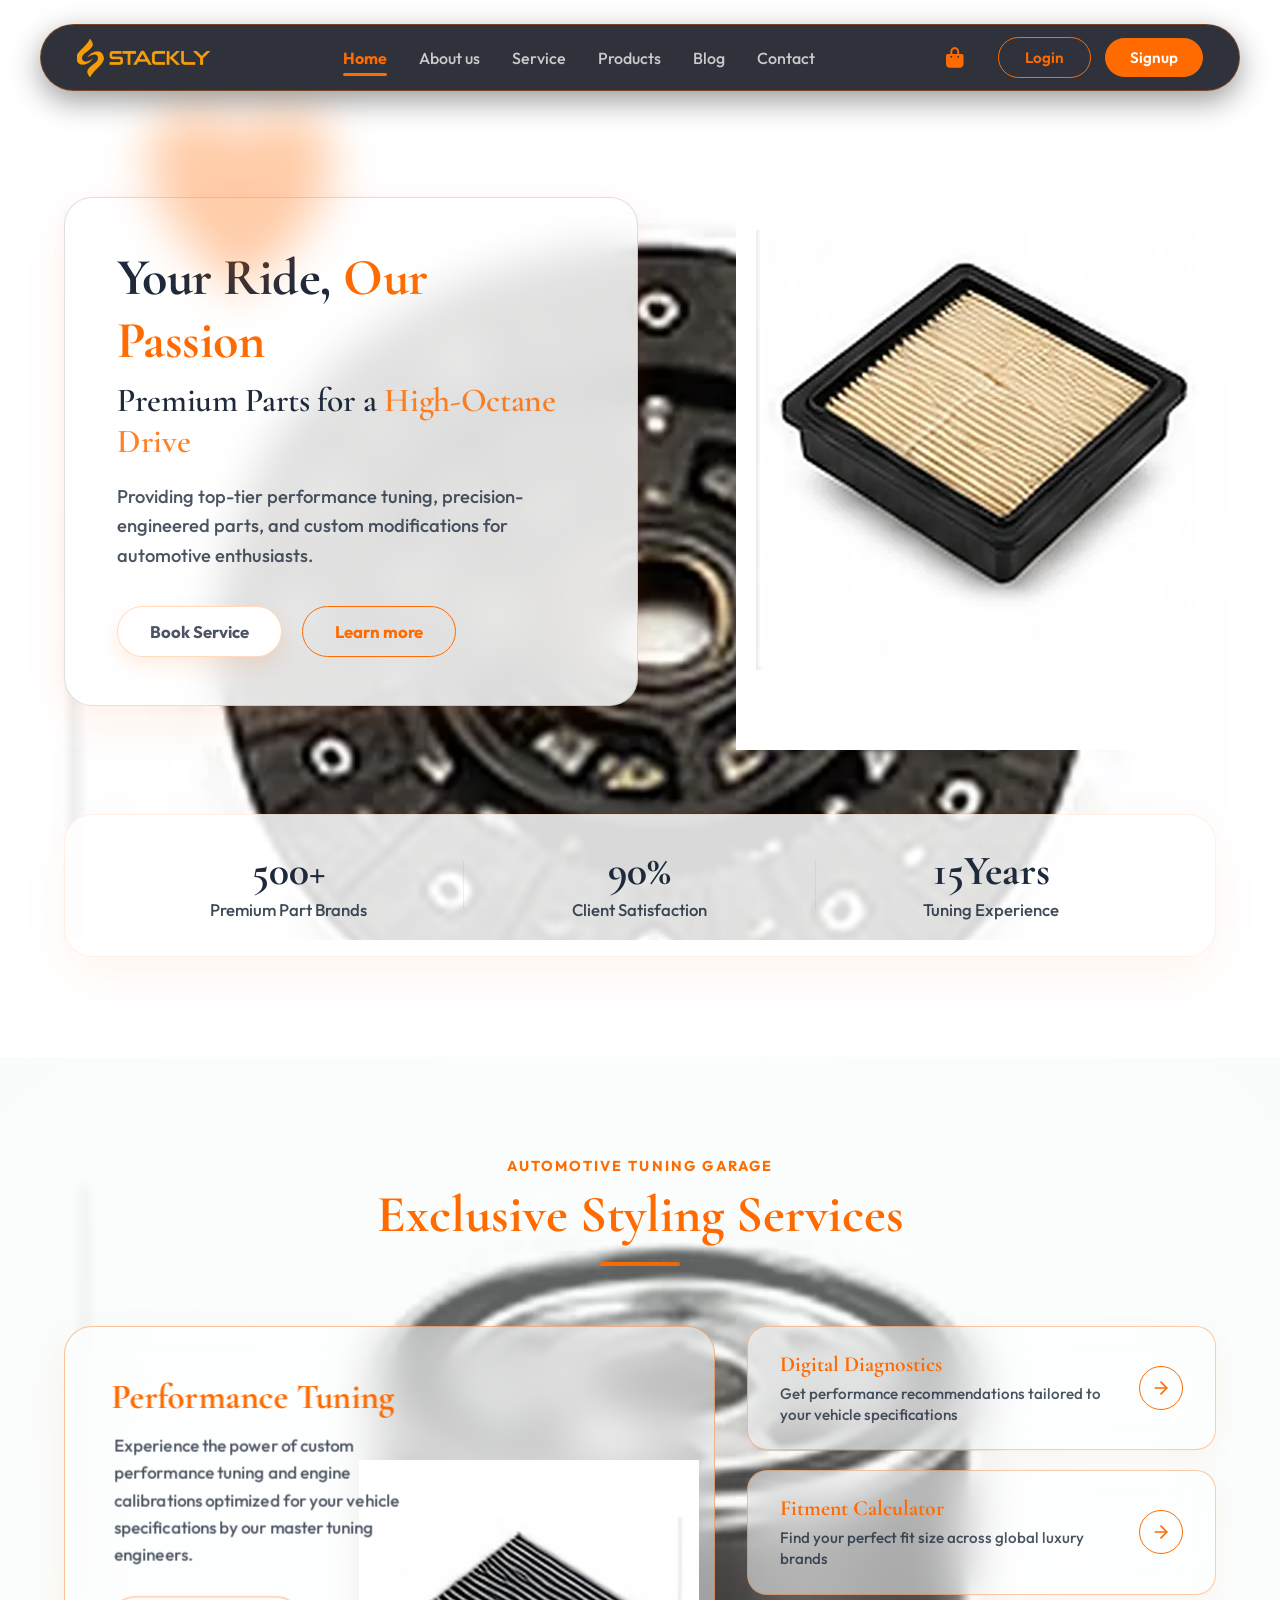
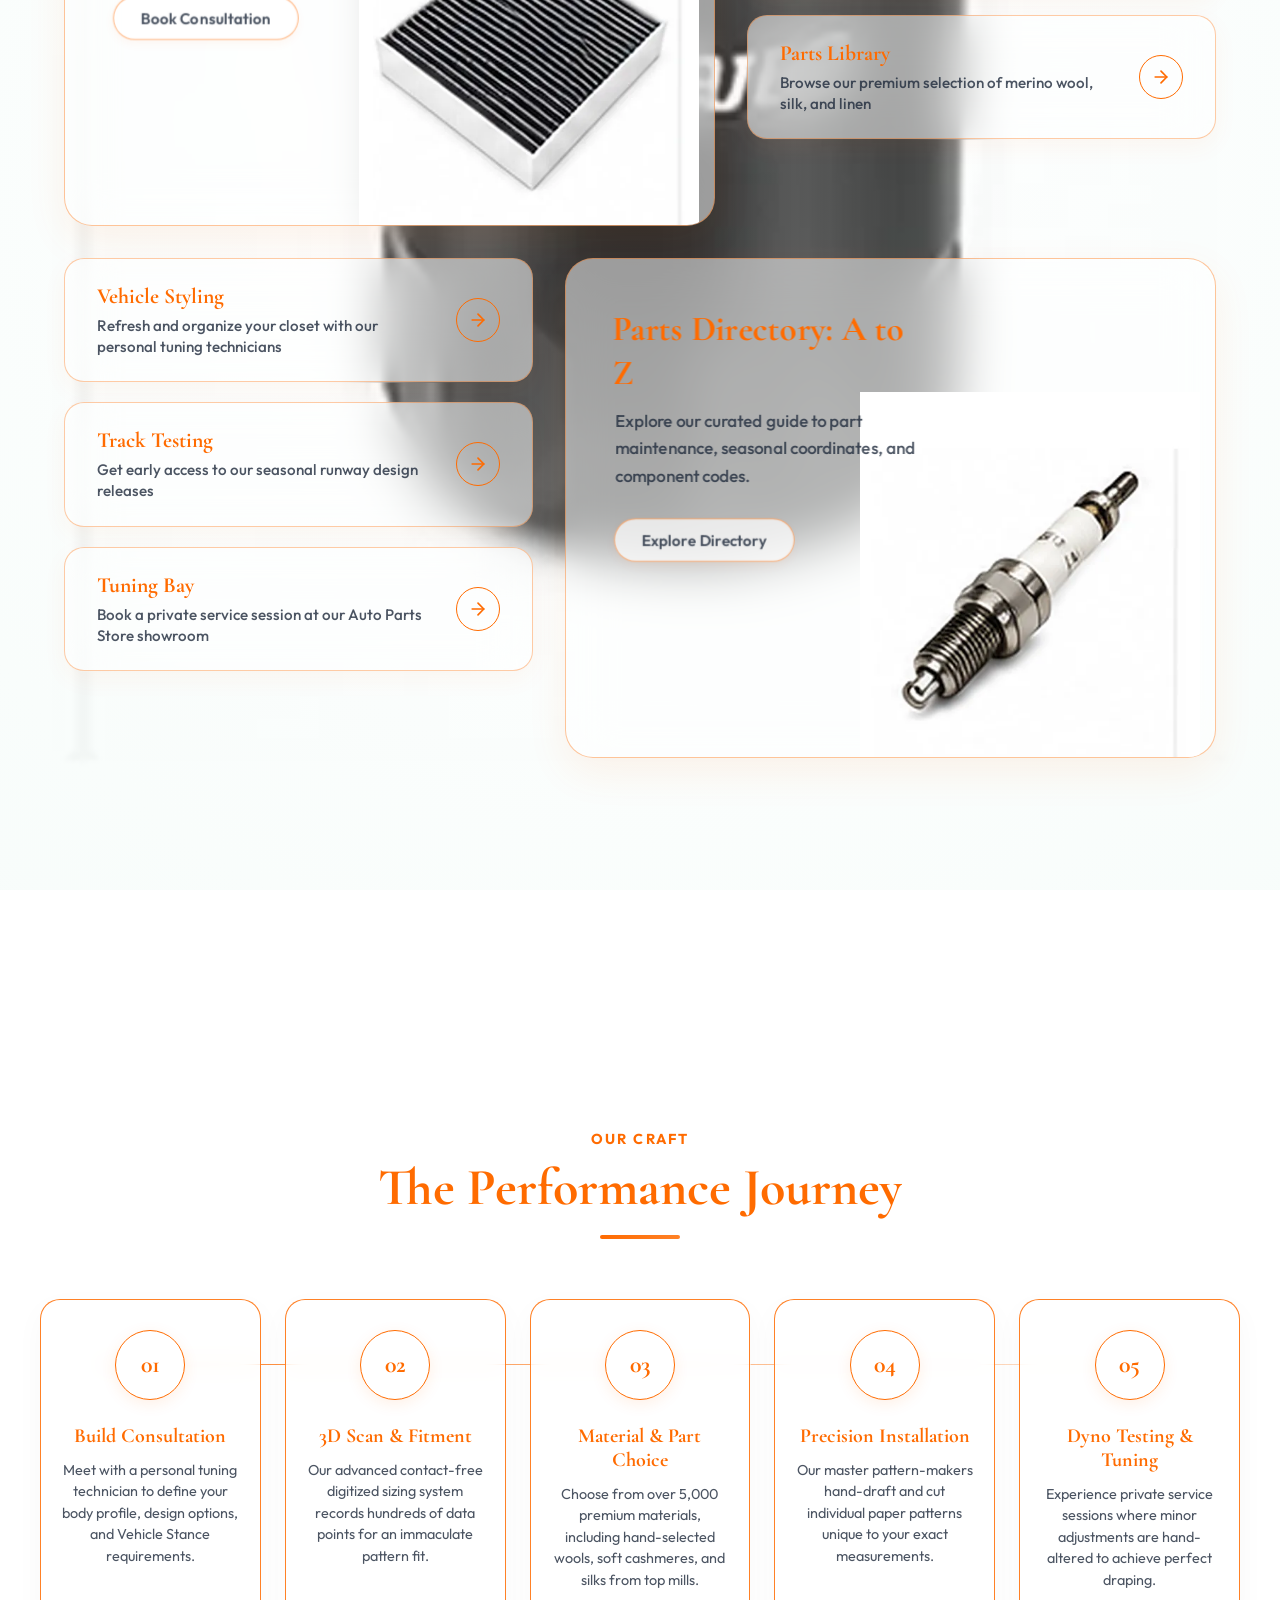
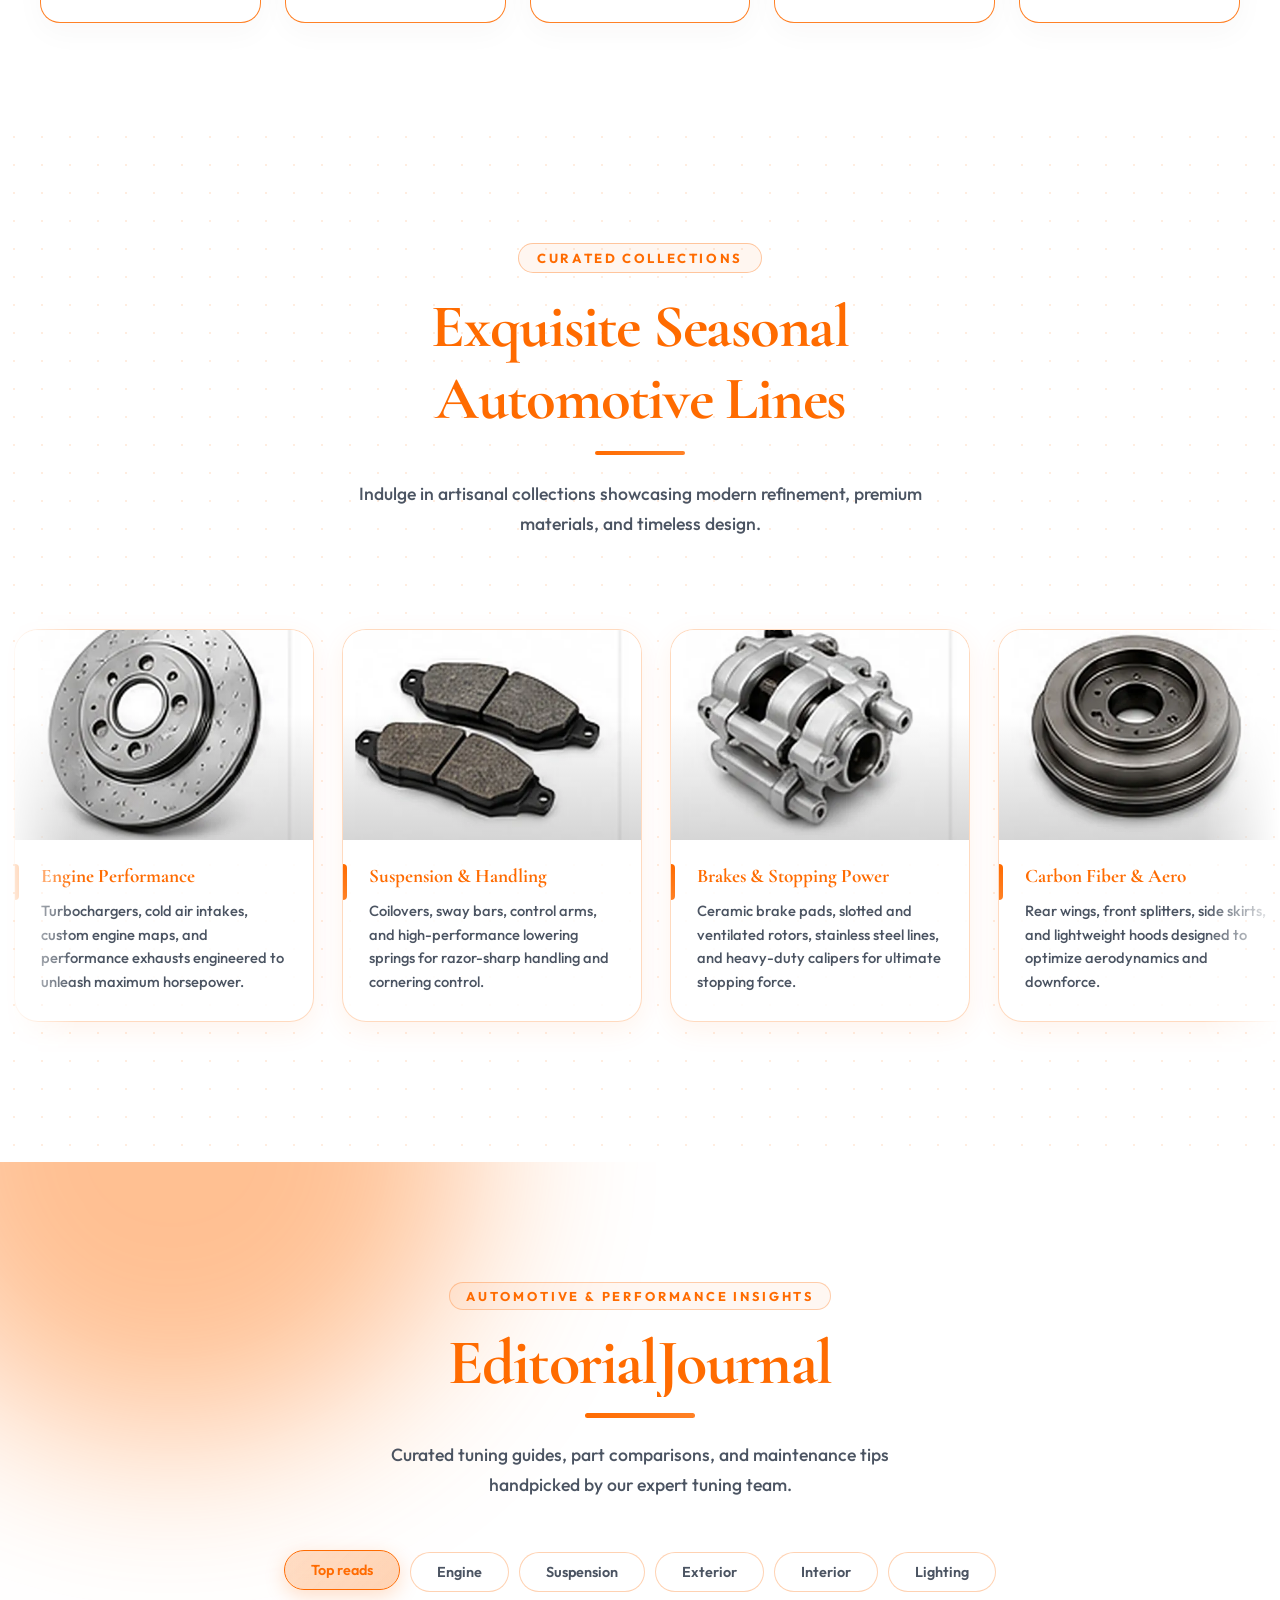
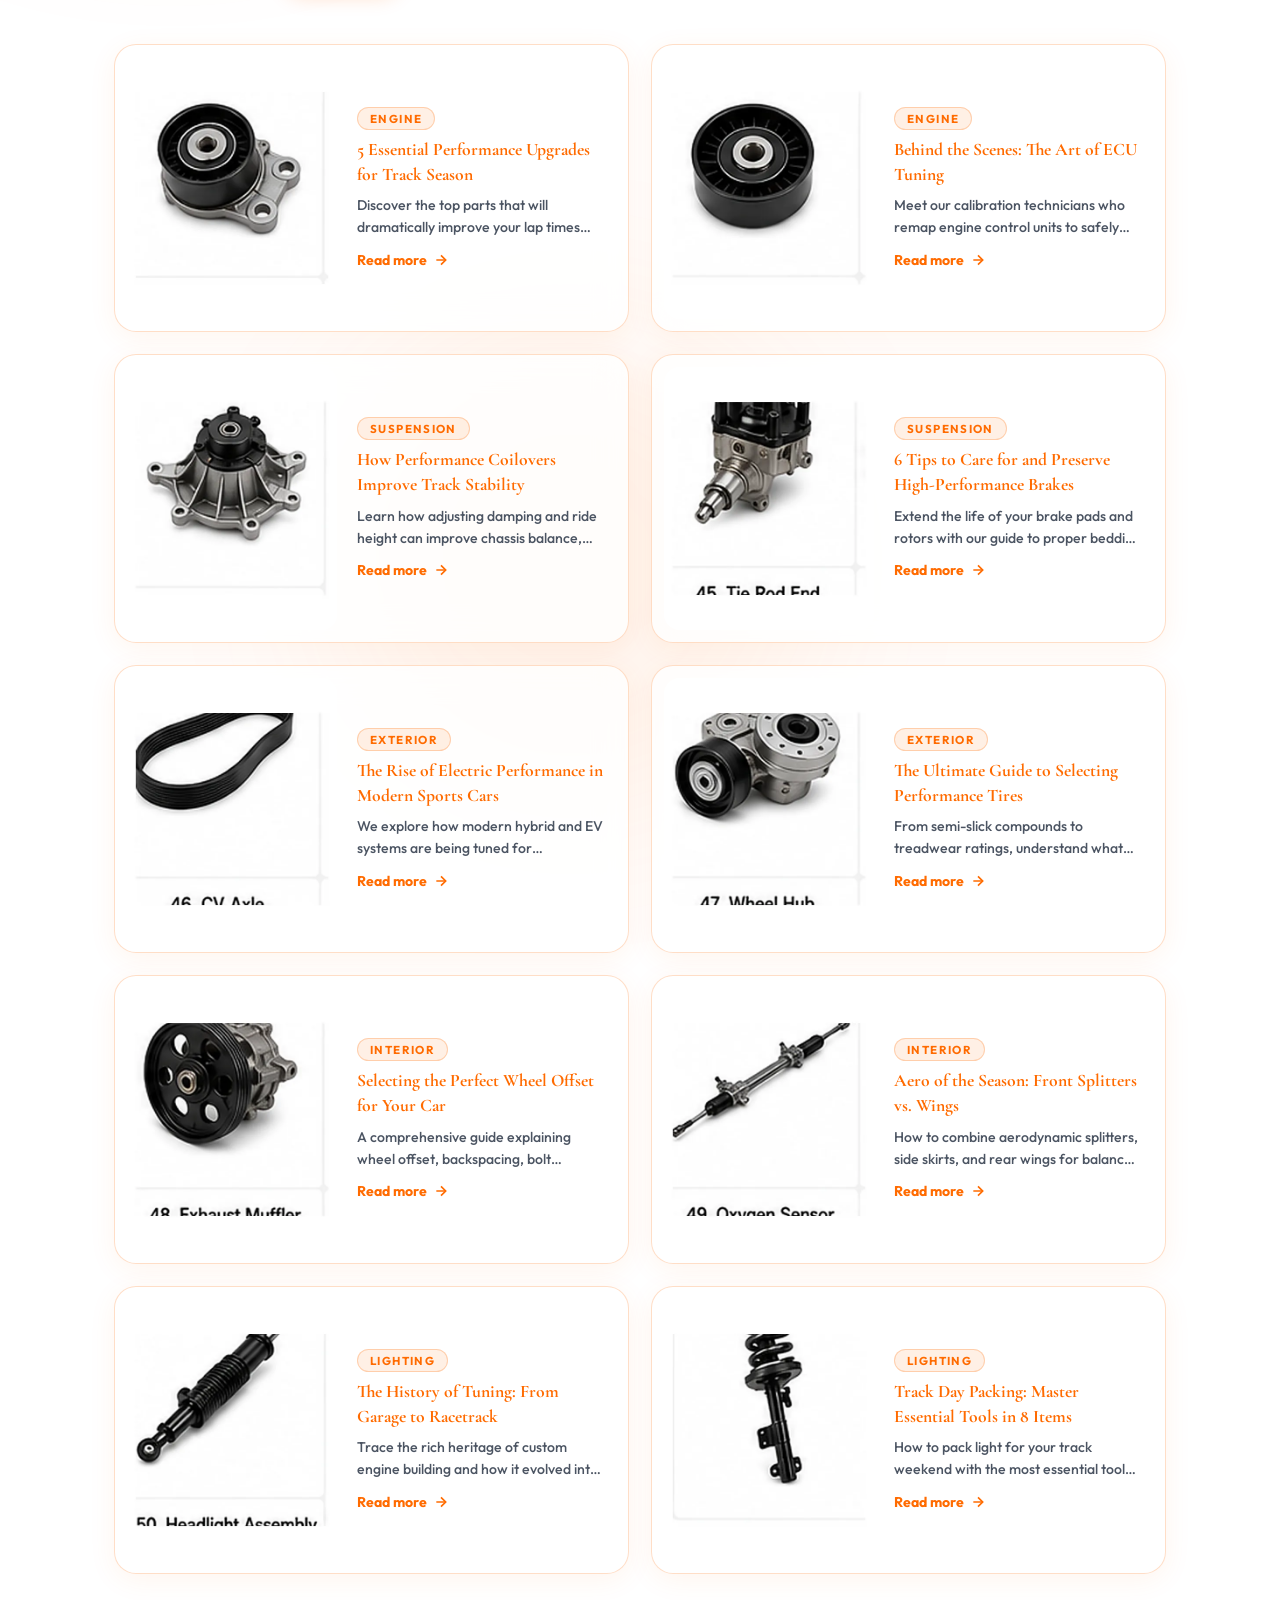
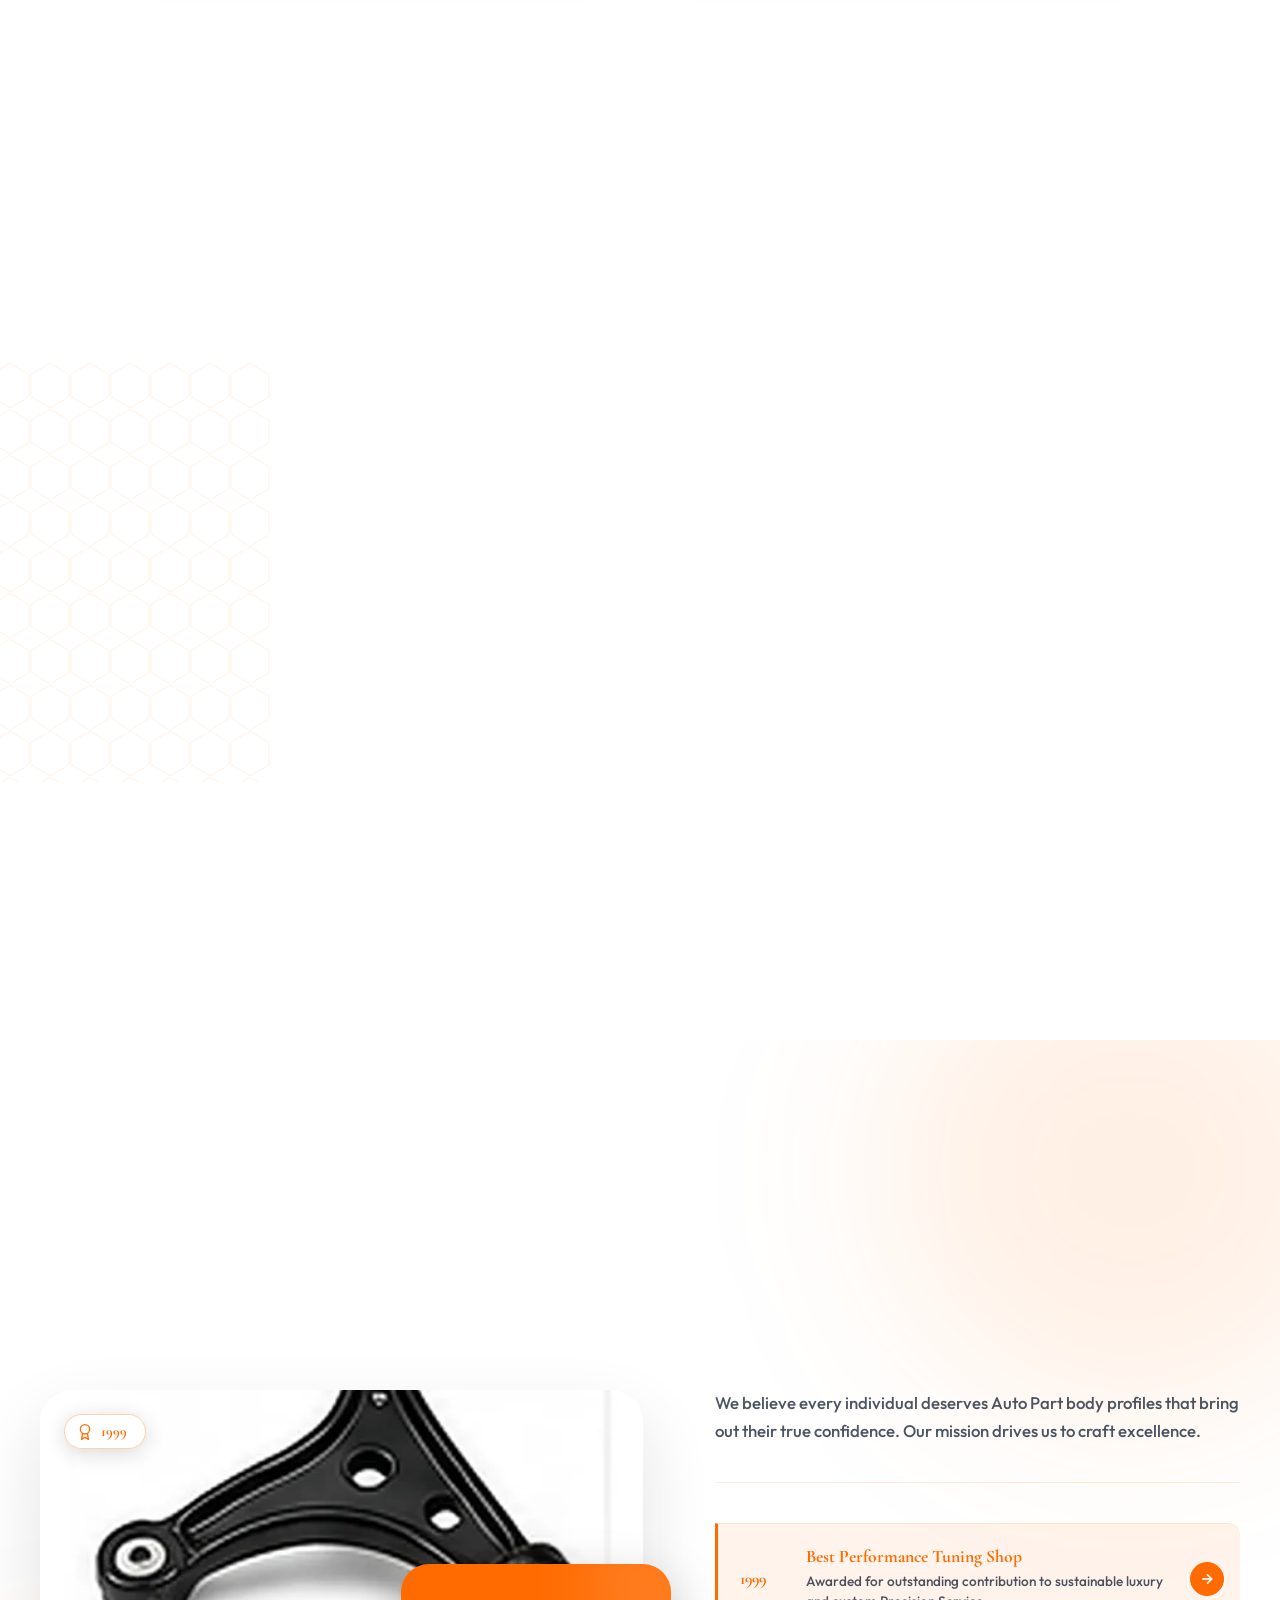
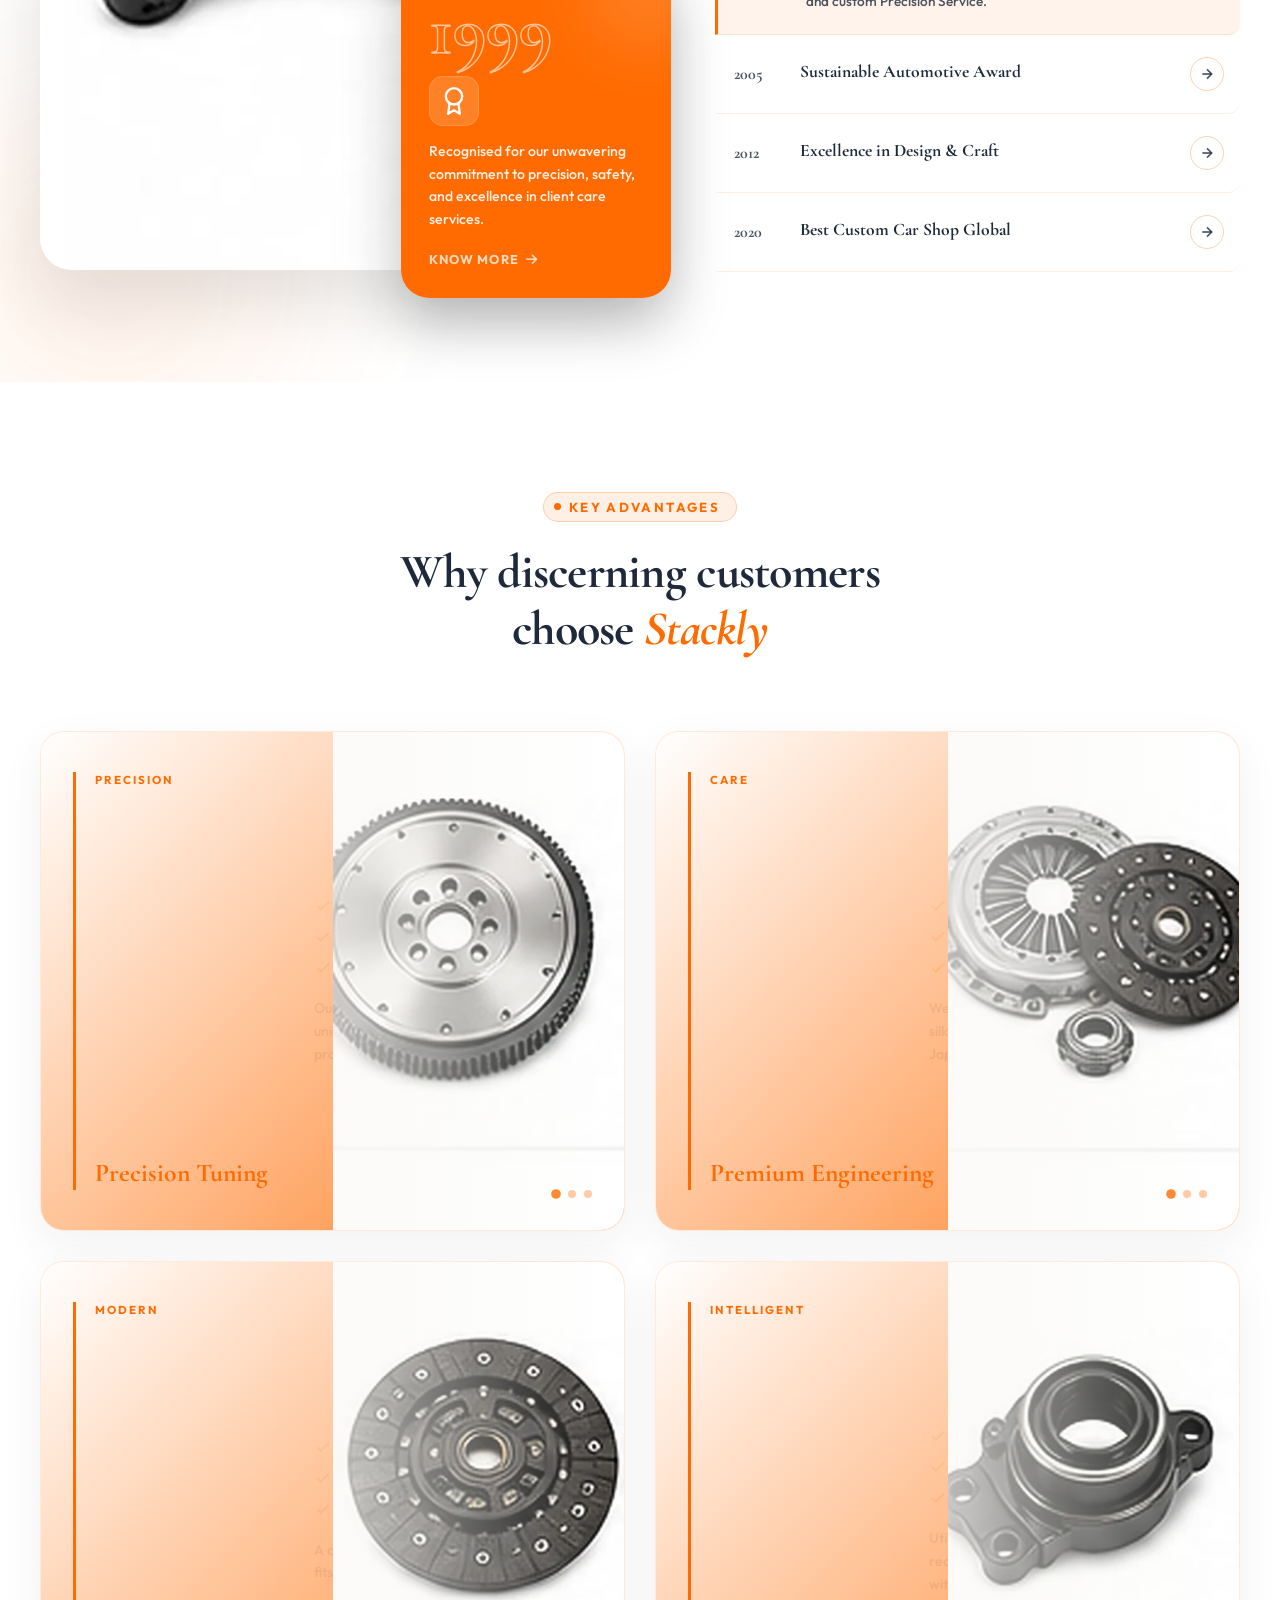
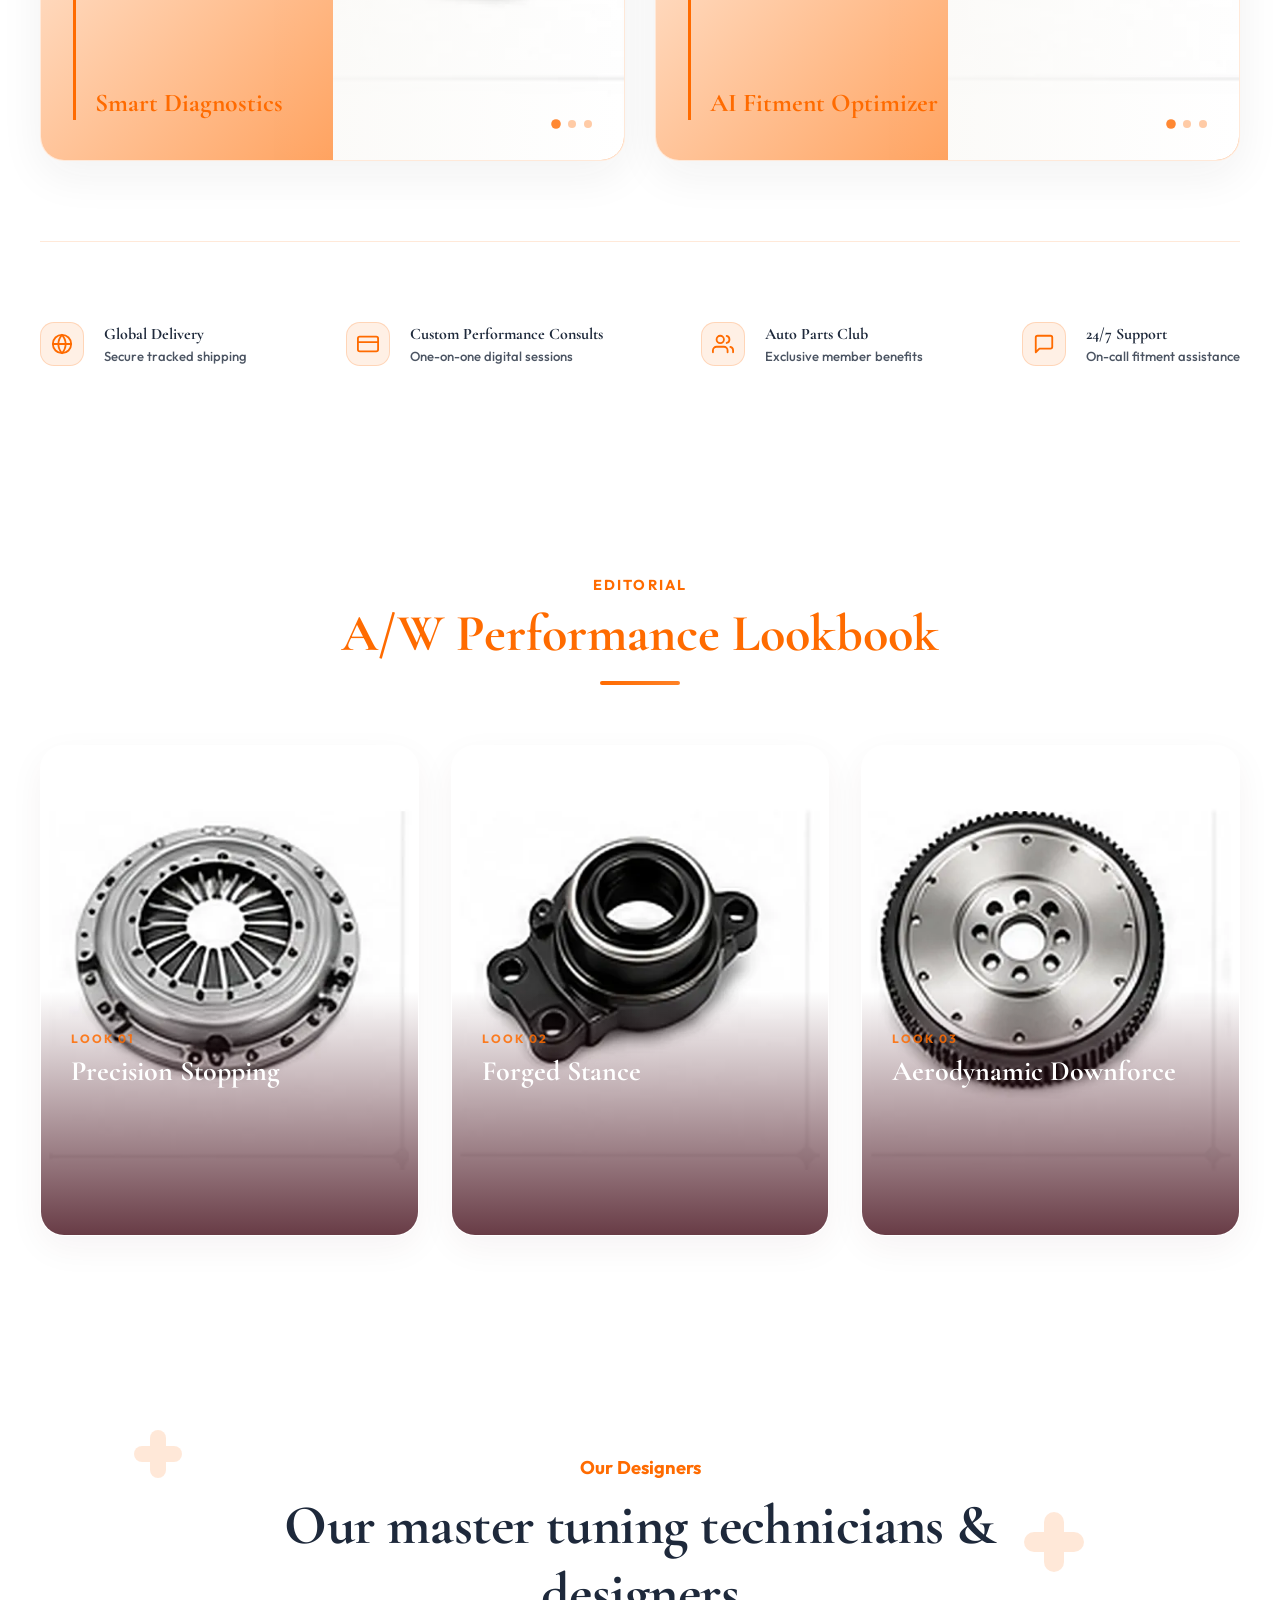
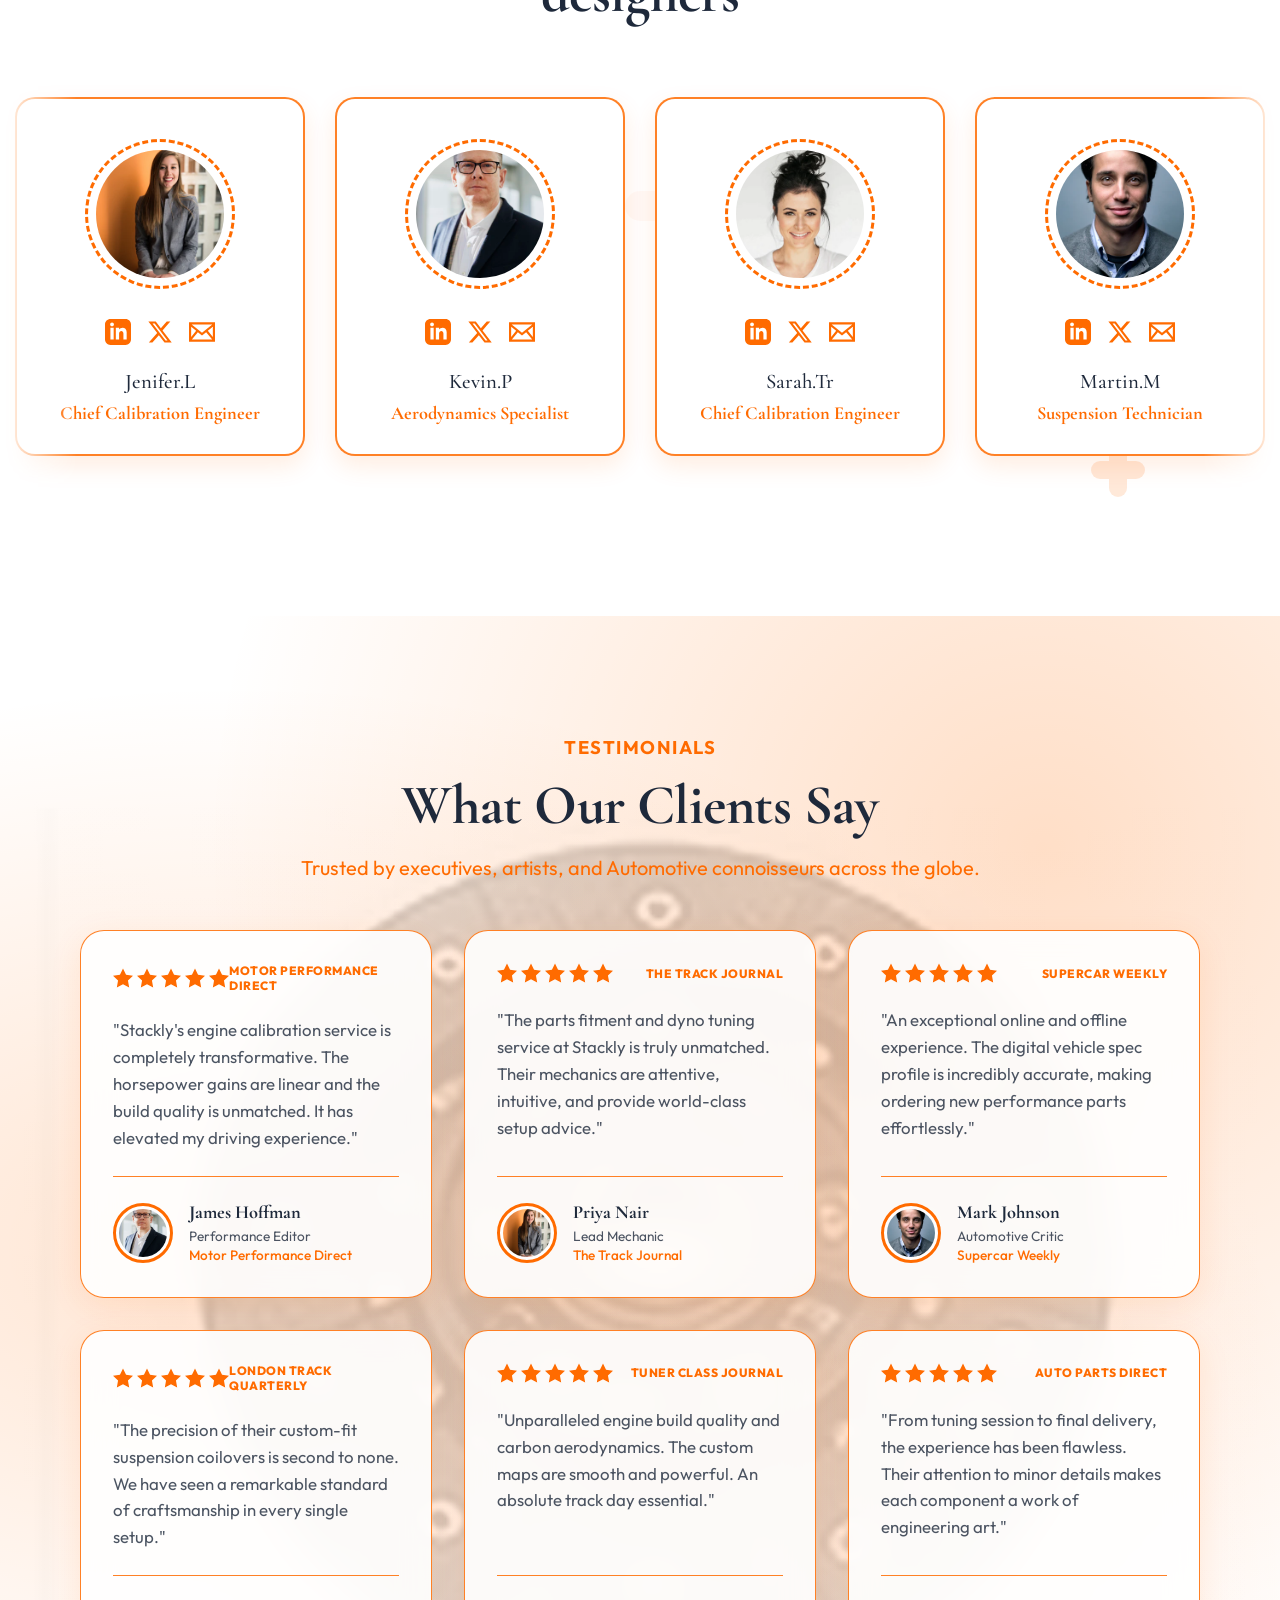
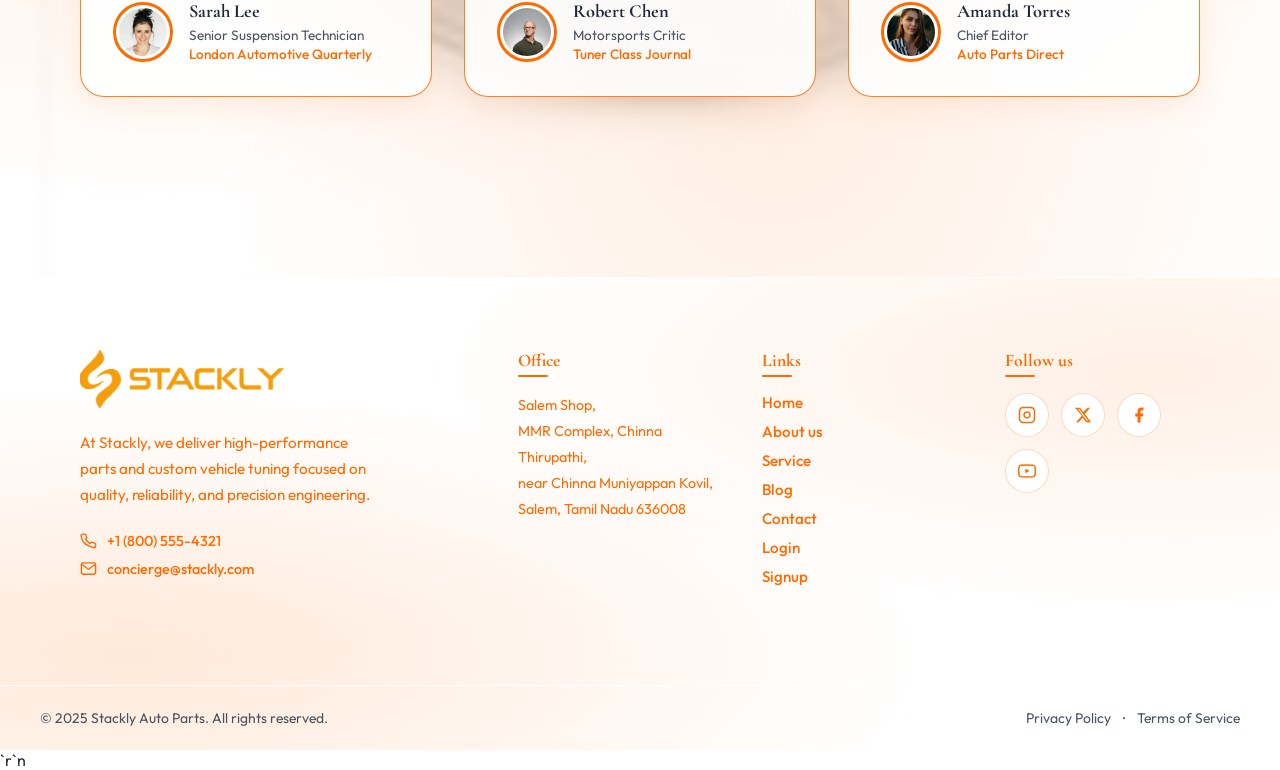
==== commit 363b95a1: "Add files via upload" ====
--- a/index.html
+++ b/index.html
@@ -794,7 +794,7 @@
                             </span>
                         </a>
                         <div class="why-profile">
-                            <img src="assets/parts/img_13.webp" alt="Chief Creative Officer" class="why-profile-img">
+                            <img src="assets/expert_5.webp" alt="Chief Creative Officer" class="why-profile-img">
                             <div>
                                 <h4>Sarah Mitchell</h4>
                                 <p>Chief Creative Officer</p>
@@ -1606,9 +1606,9 @@
         <div class="footer-bottom">
             <p class="footer-copy">&copy; 2025 Stackly Auto Parts. All rights reserved.</p>
             <div class="footer-bottom-links">
-                <a href="#">Privacy Policy</a>
+                <a href="404.html">Privacy Policy</a>
                 <span>·</span>
-                <a href="#">Terms of Service</a>
+                <a href="404.html">Terms of Service</a>
             </div>
         </div>
     </footer>
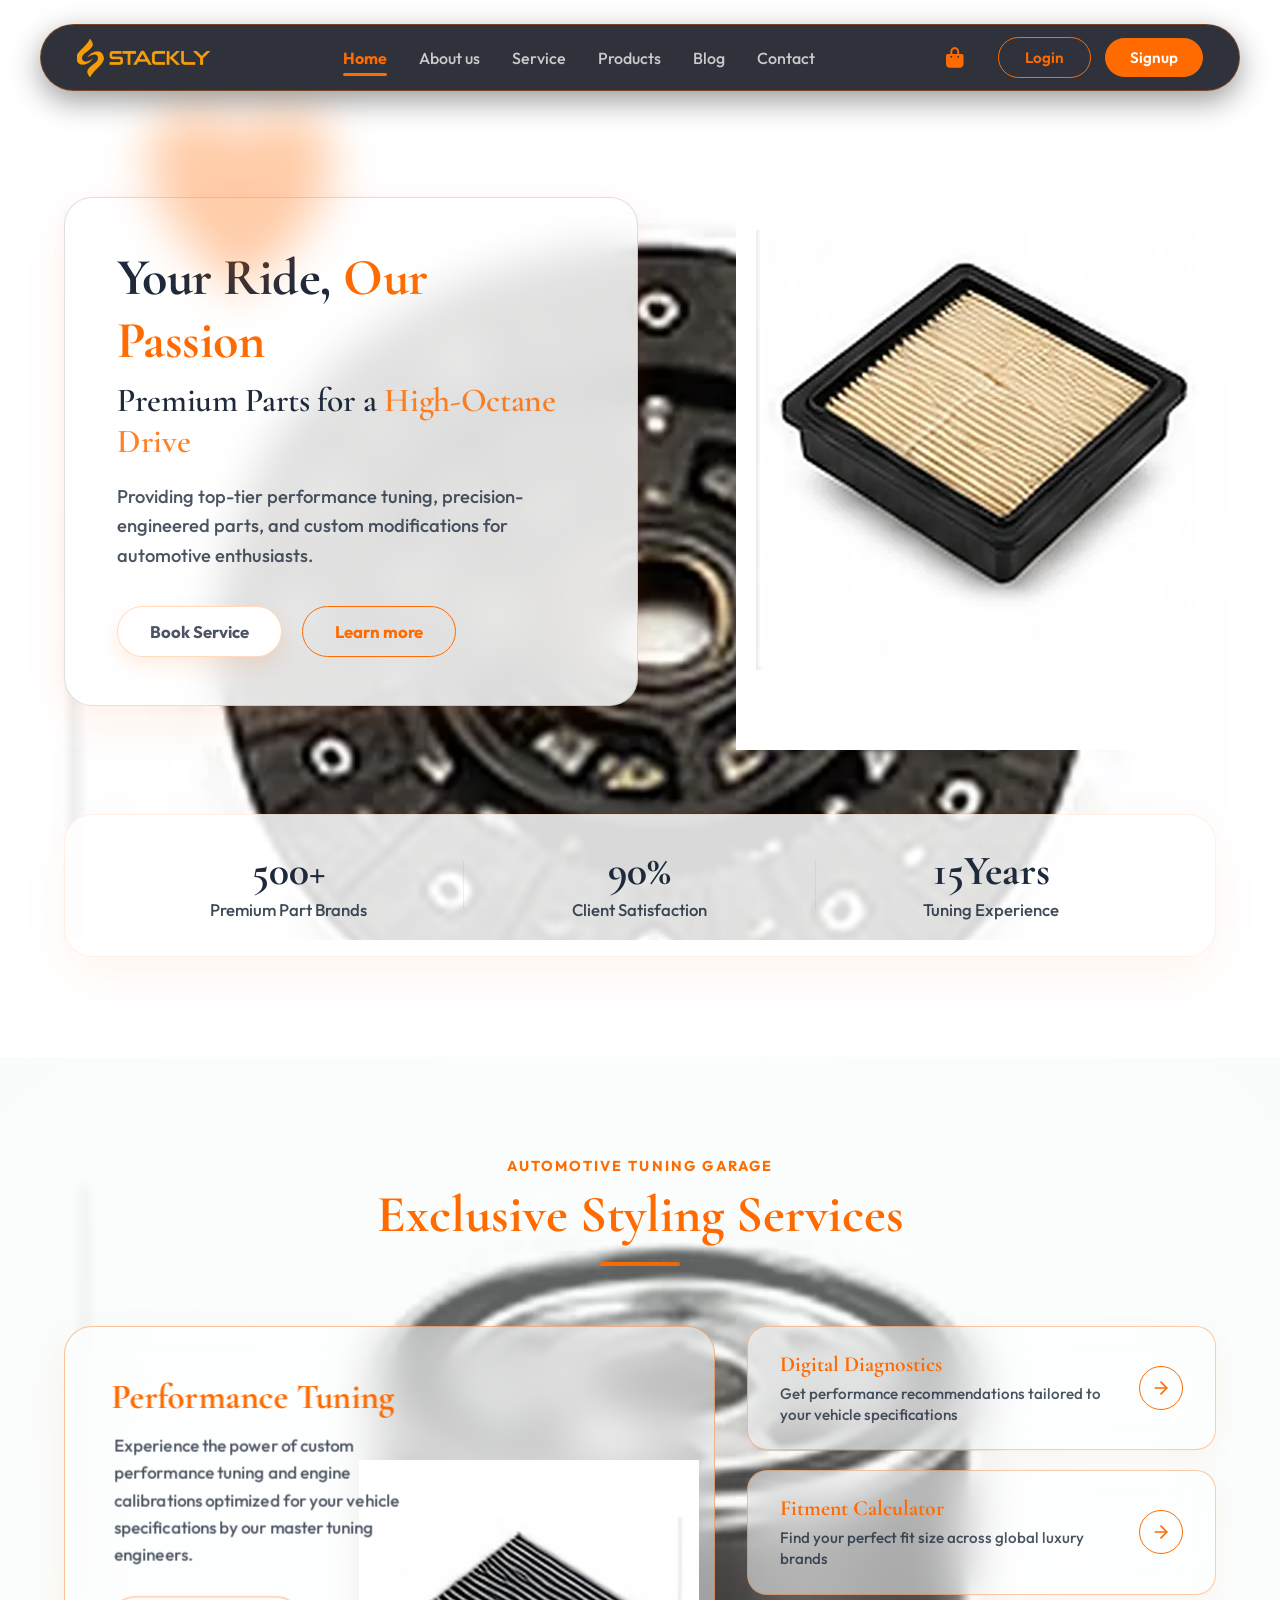
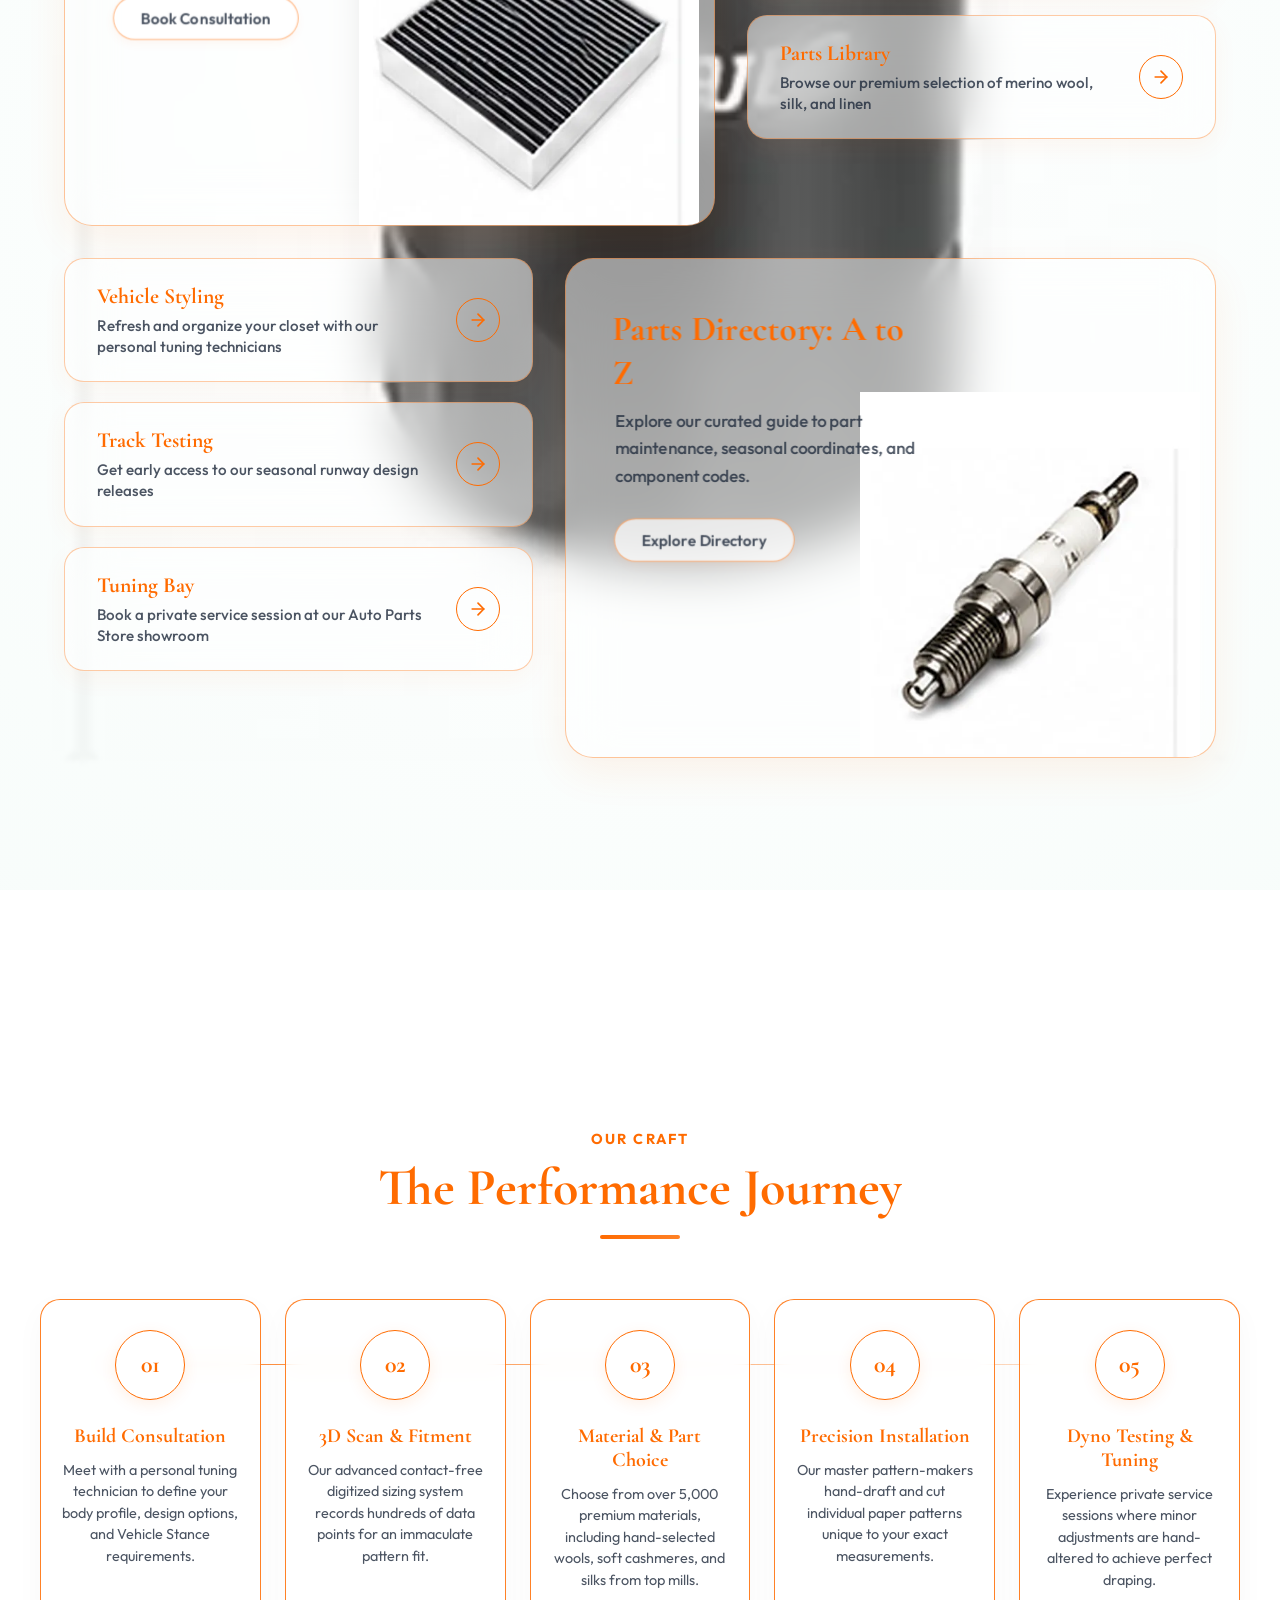
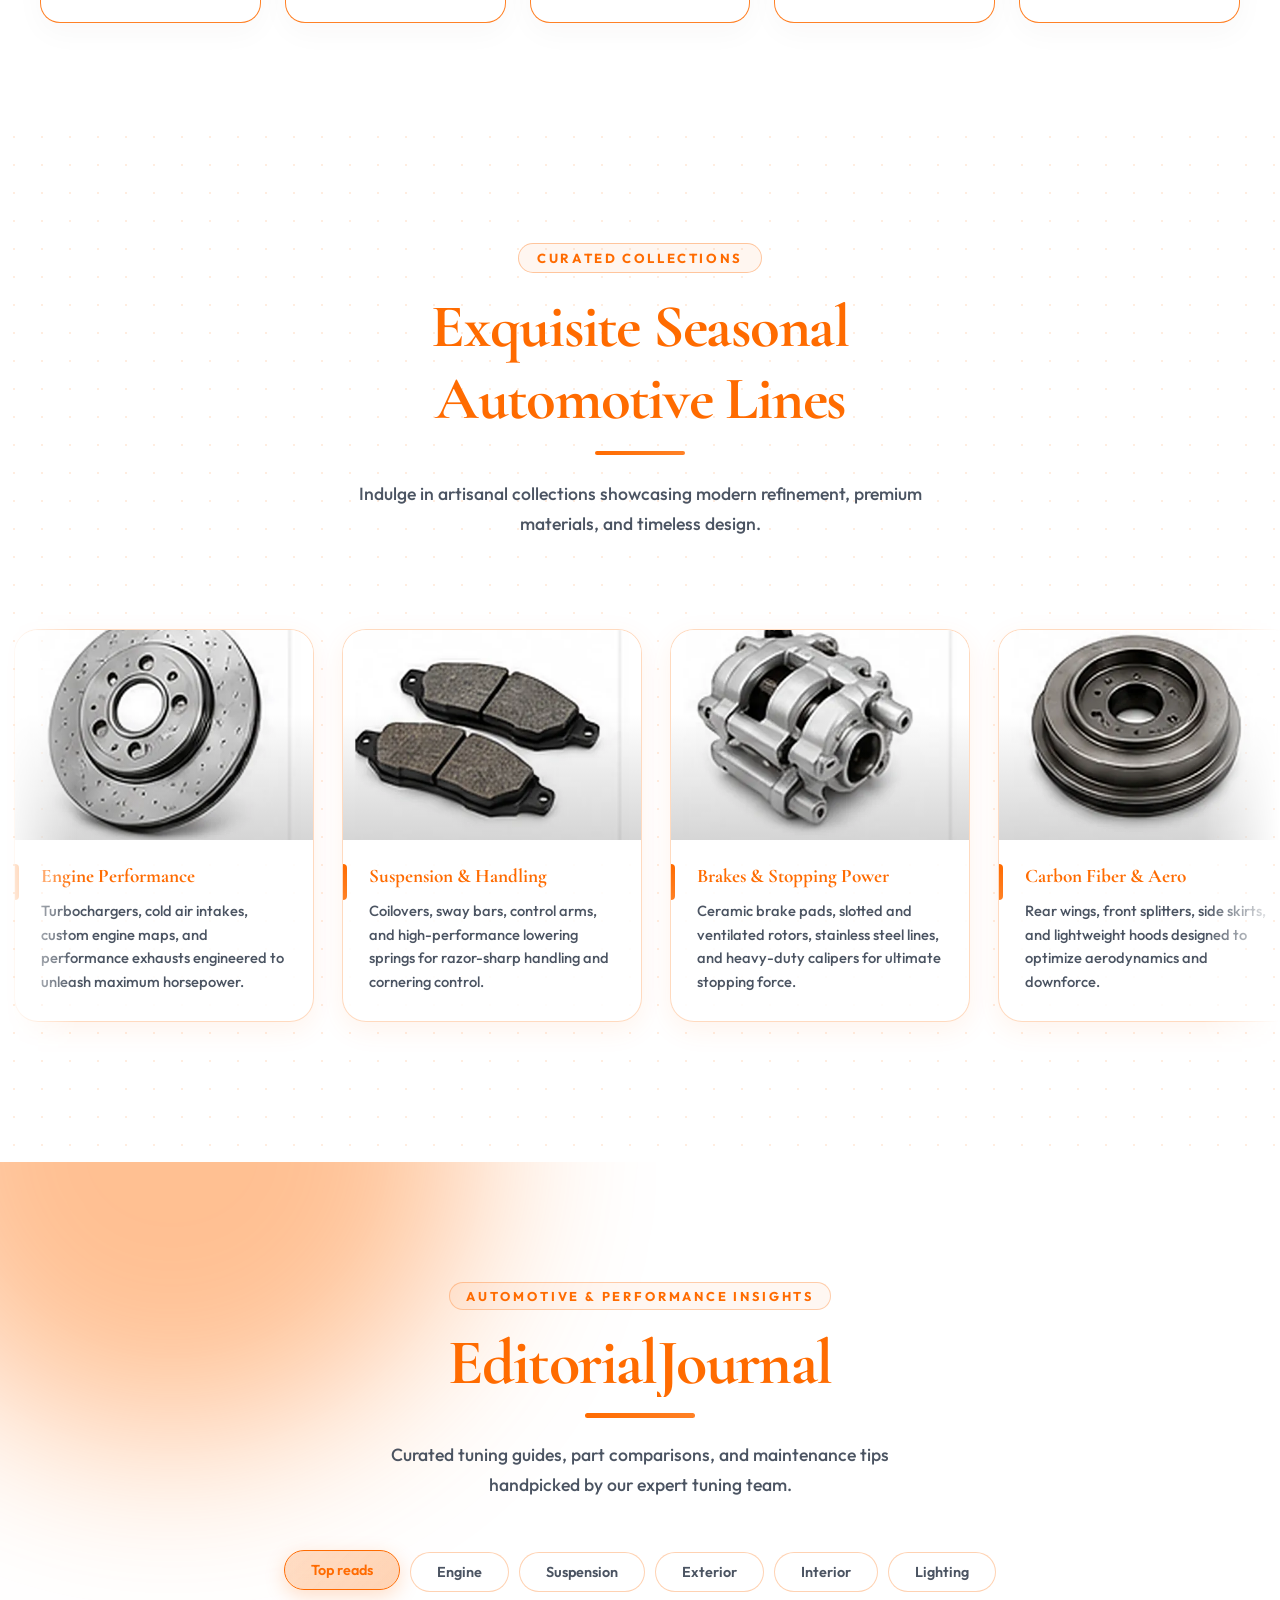
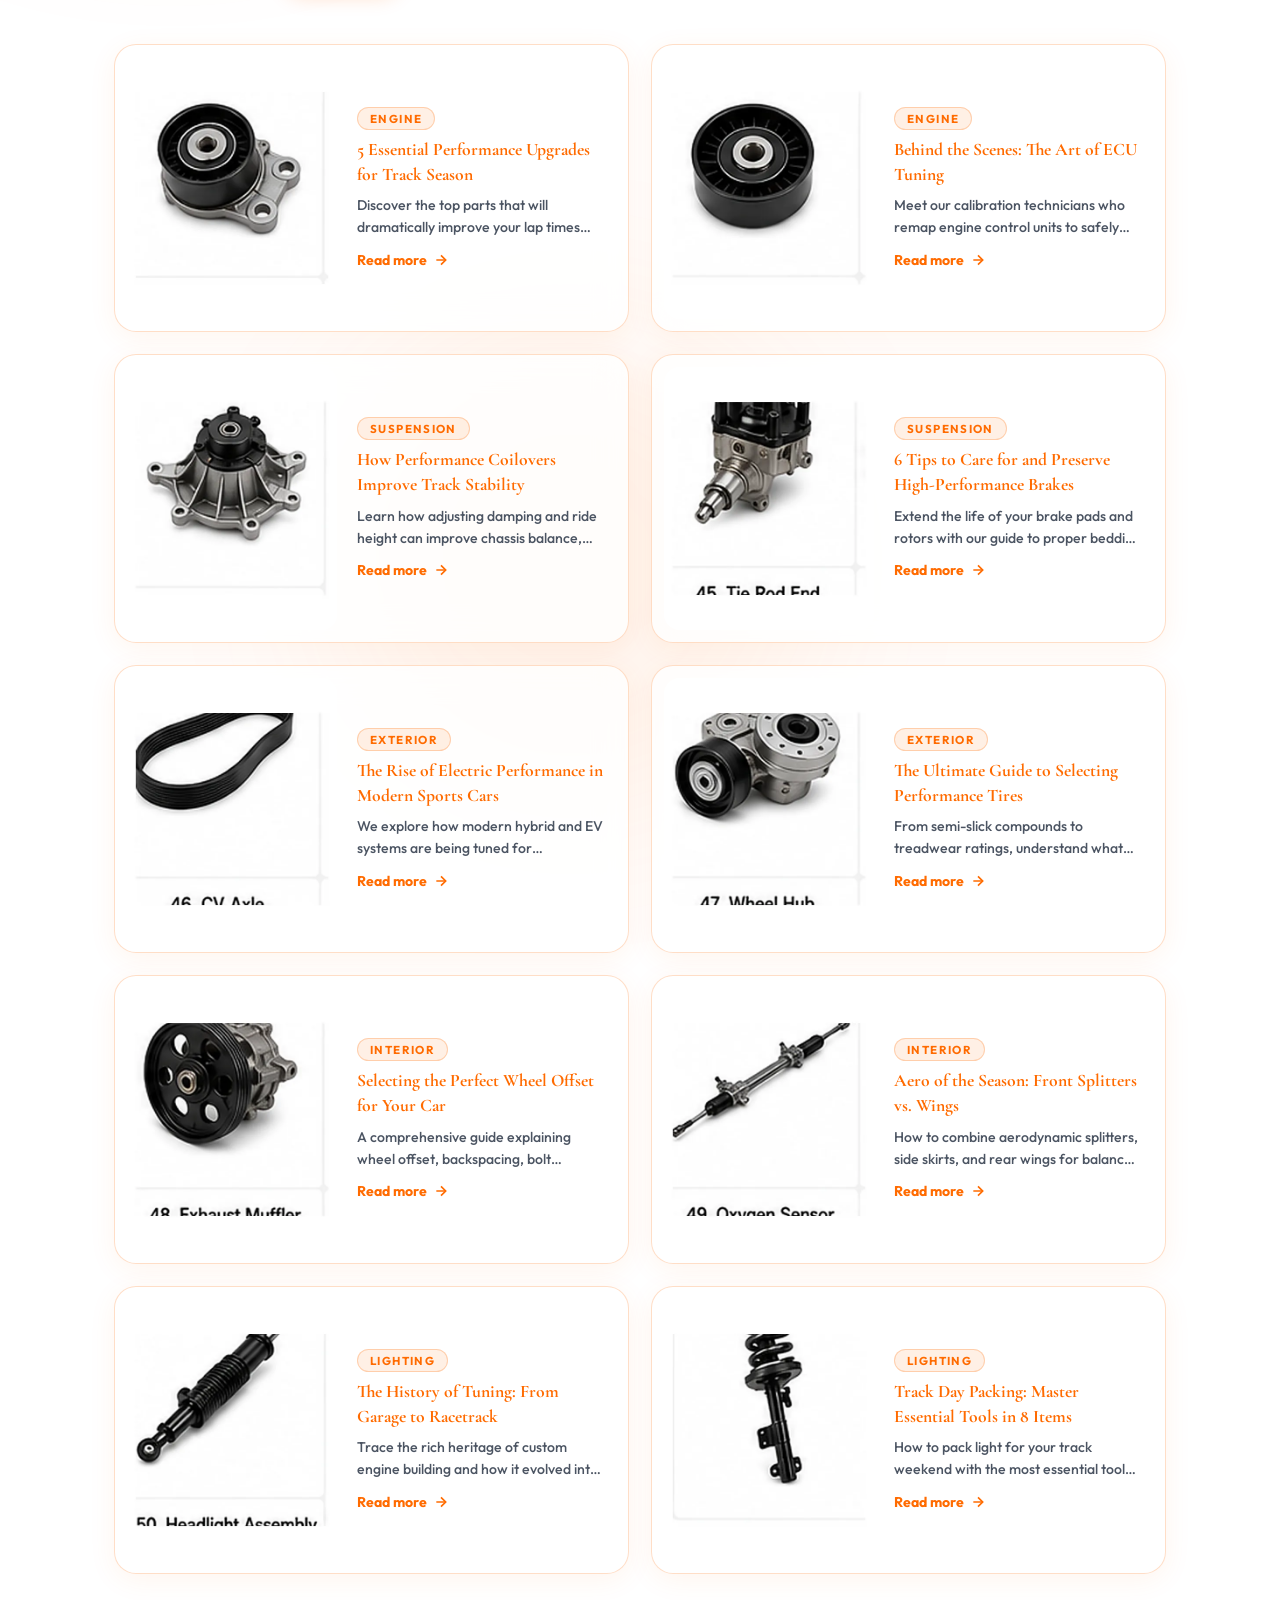
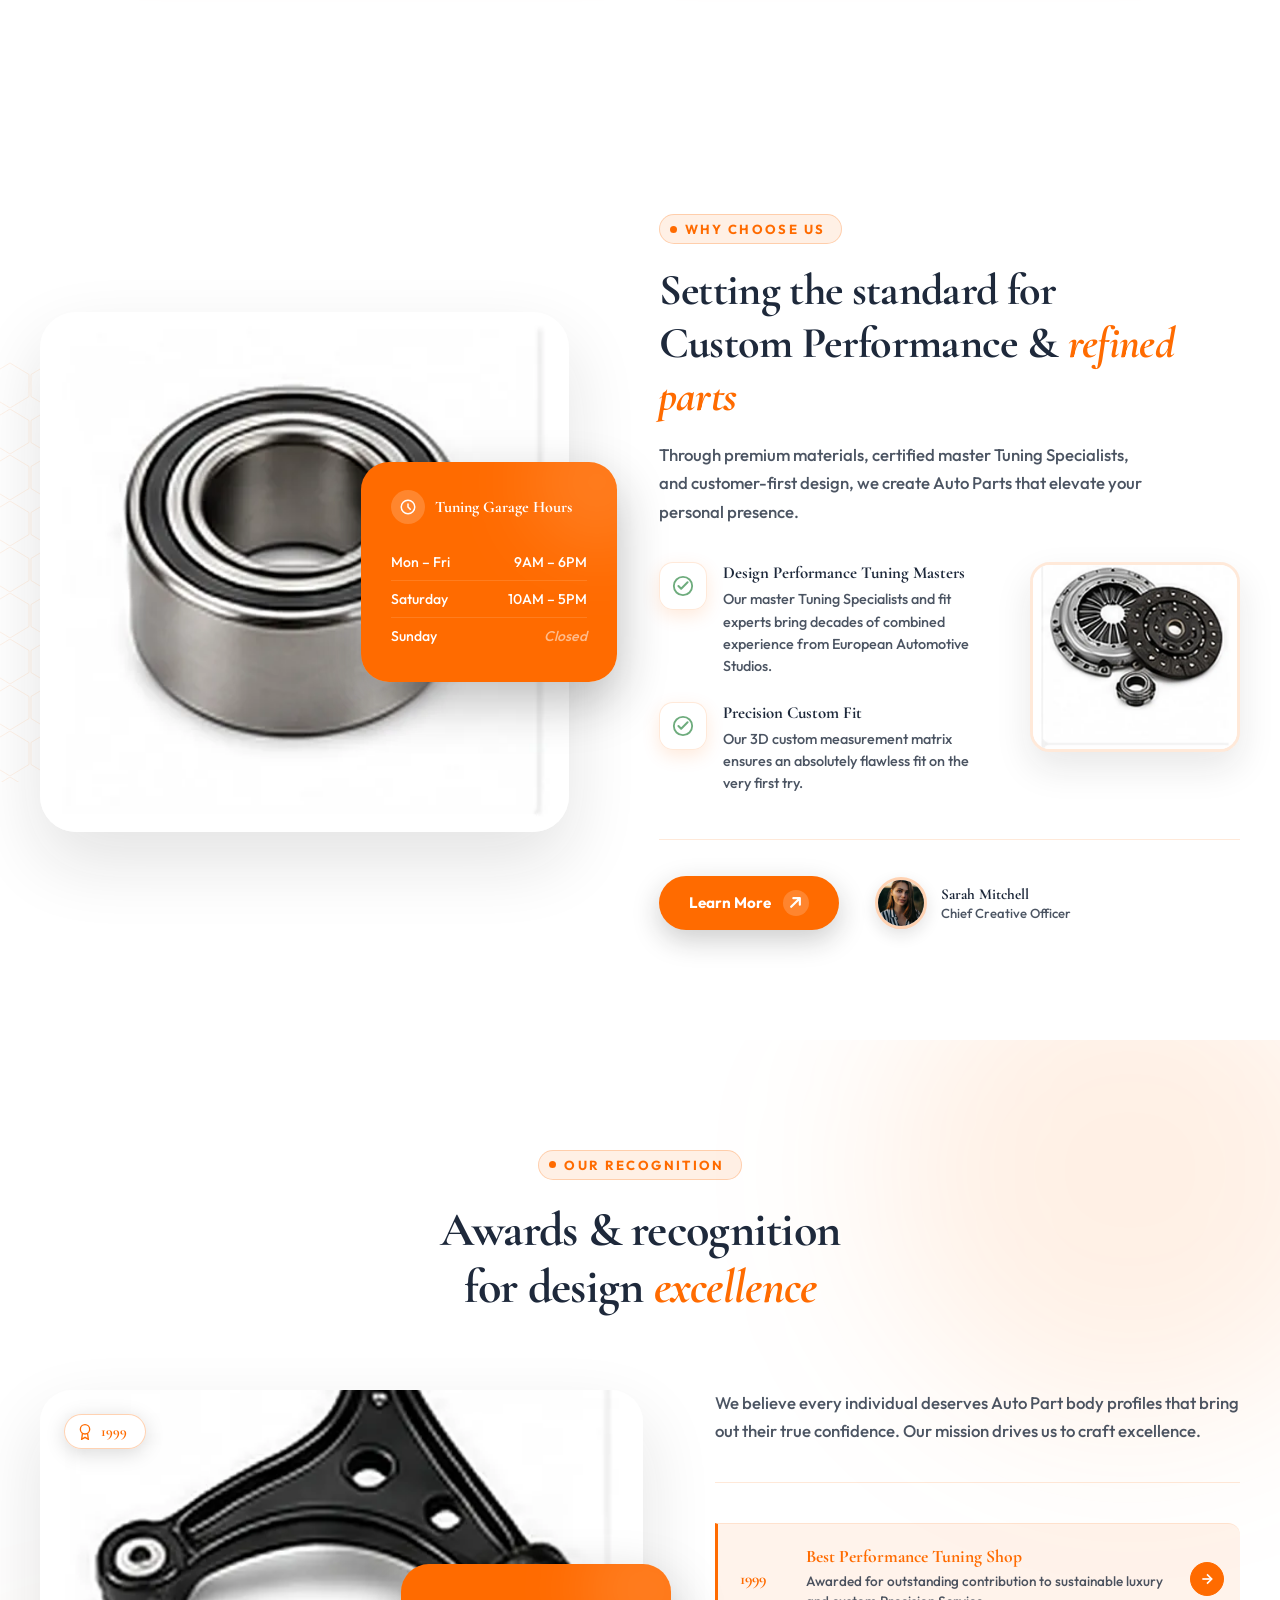
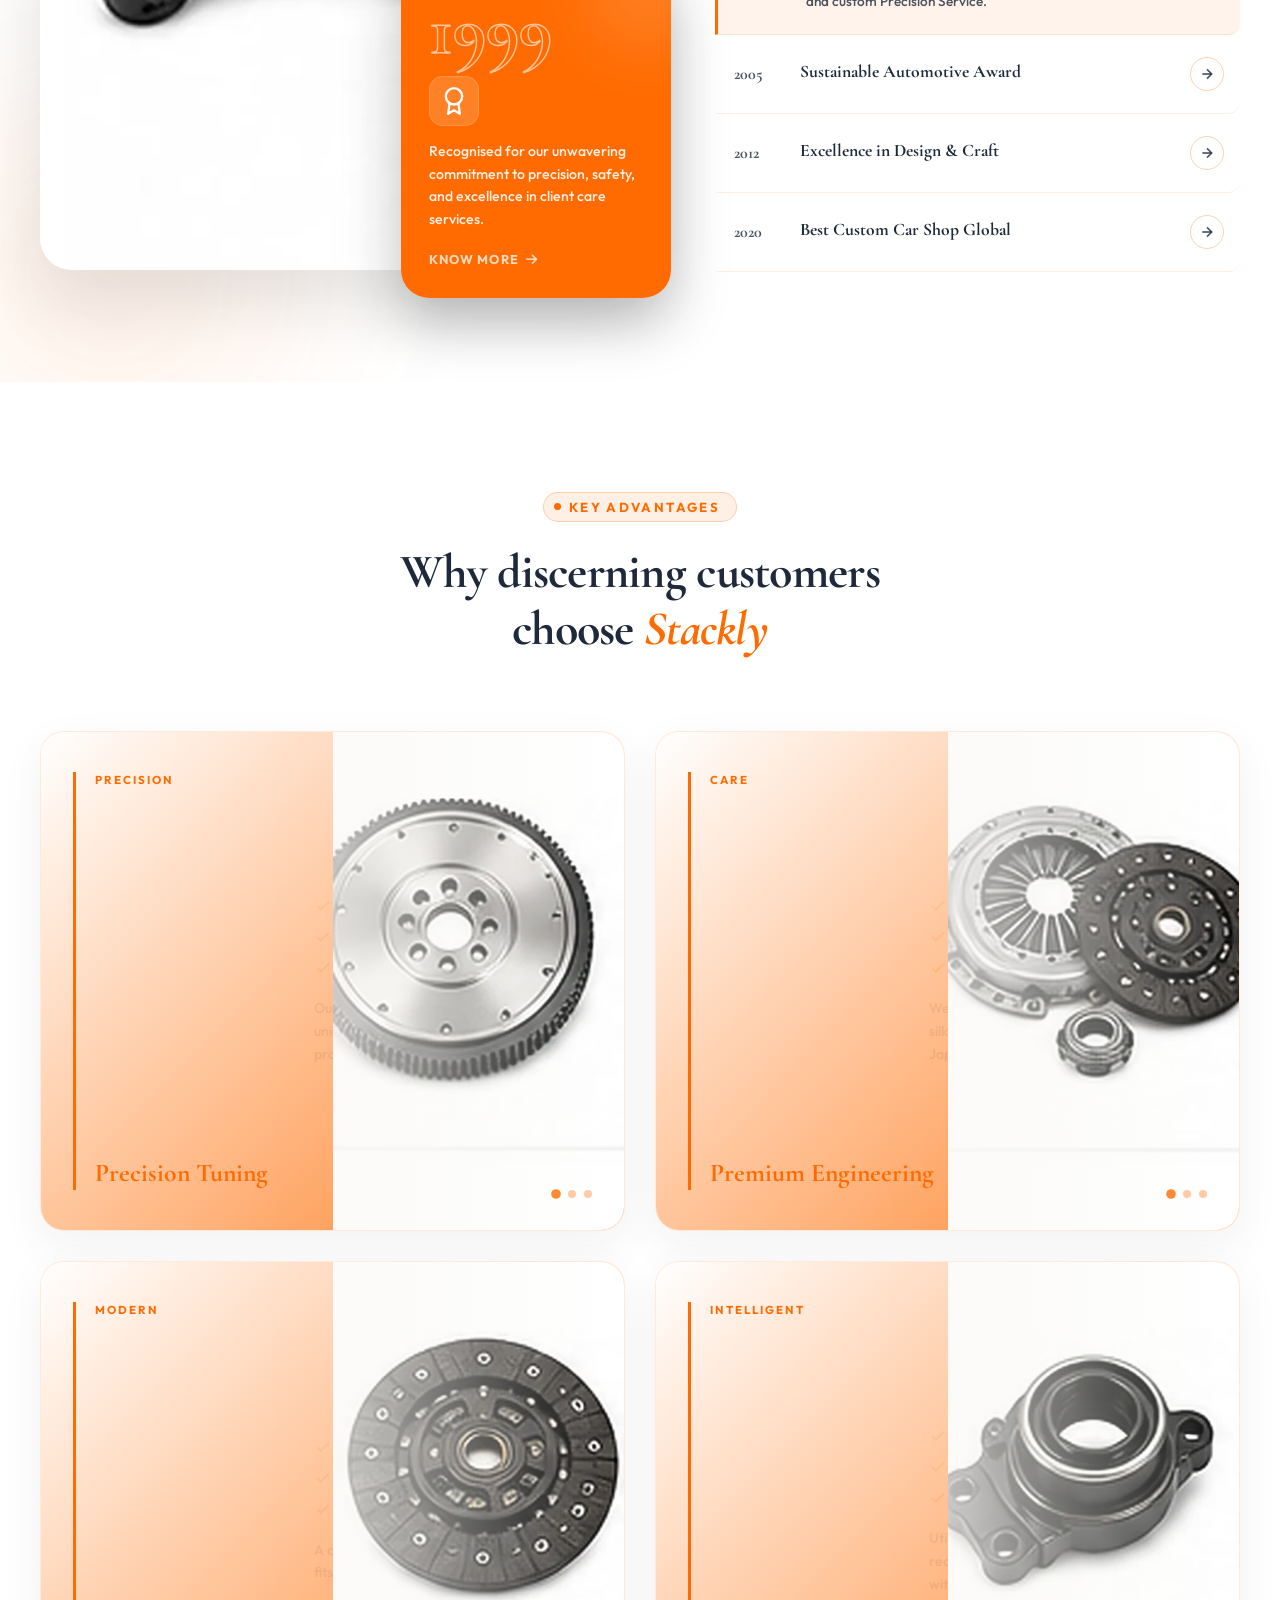
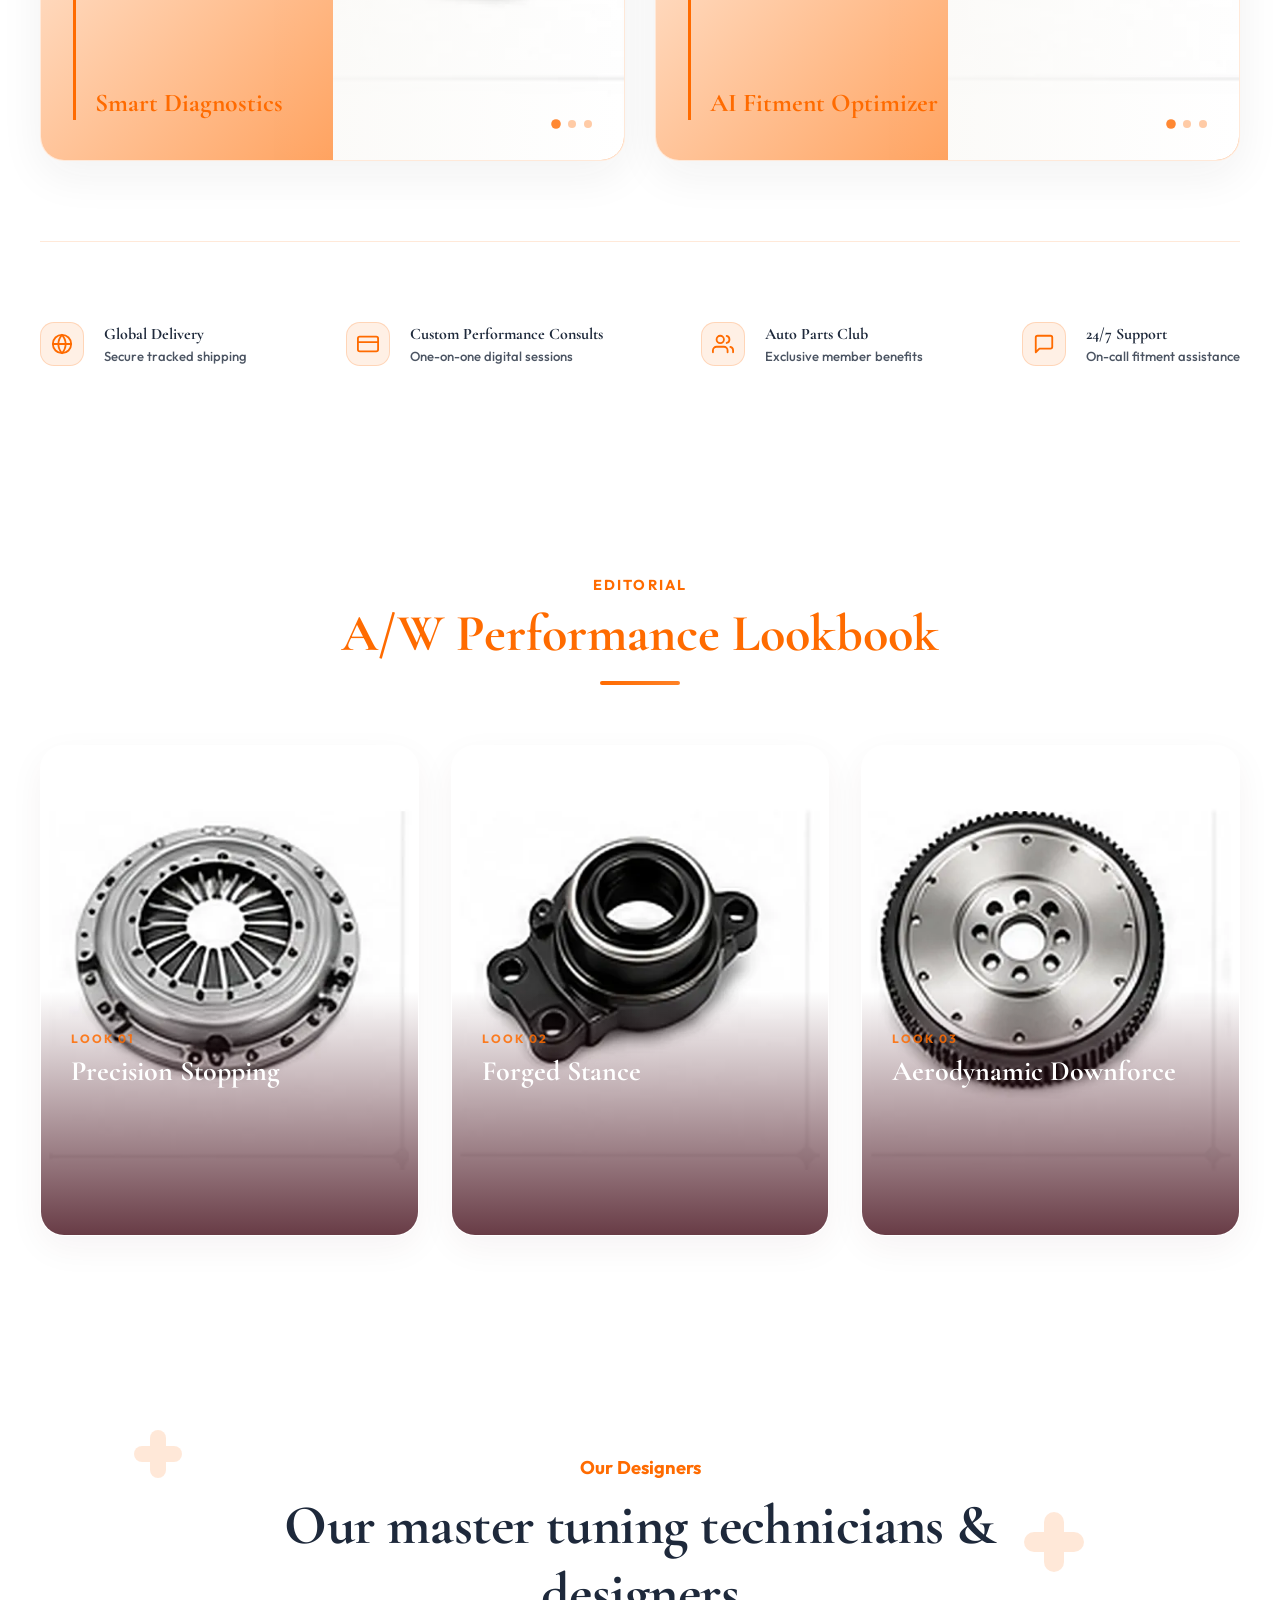
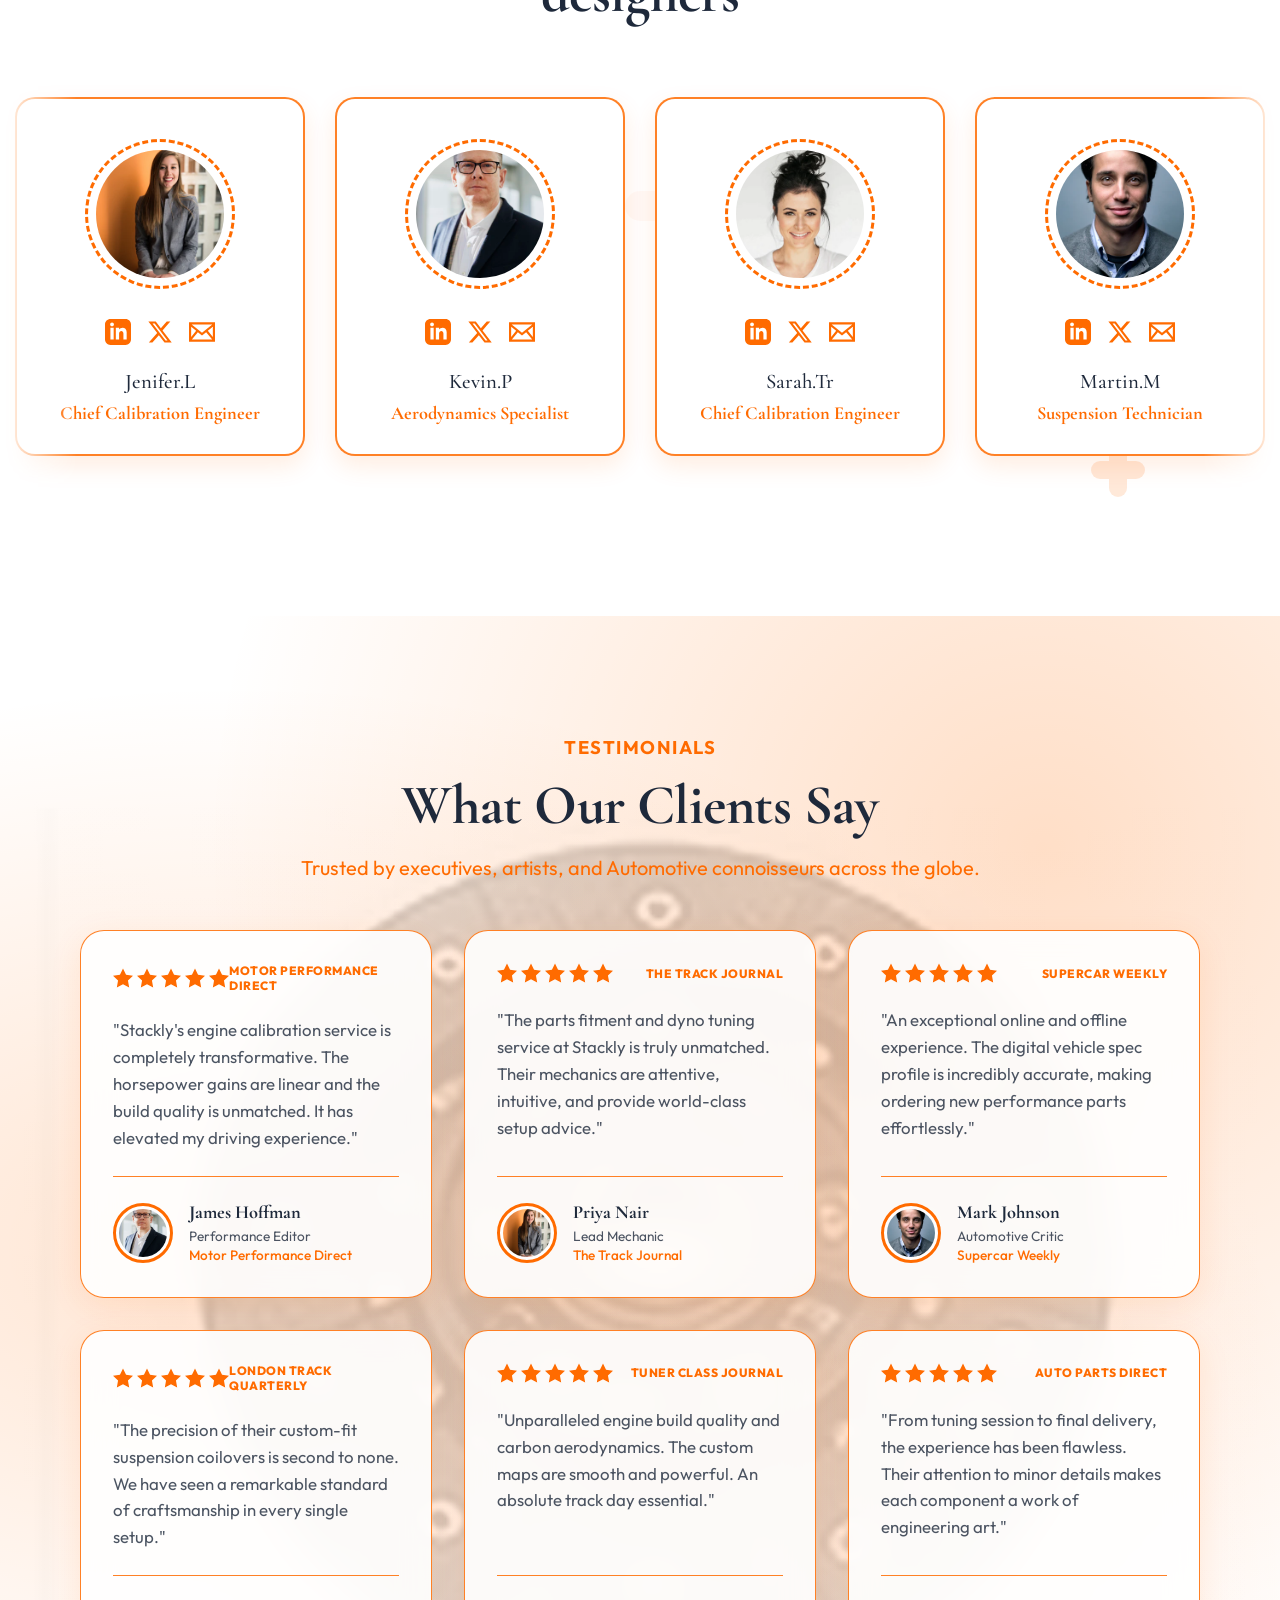
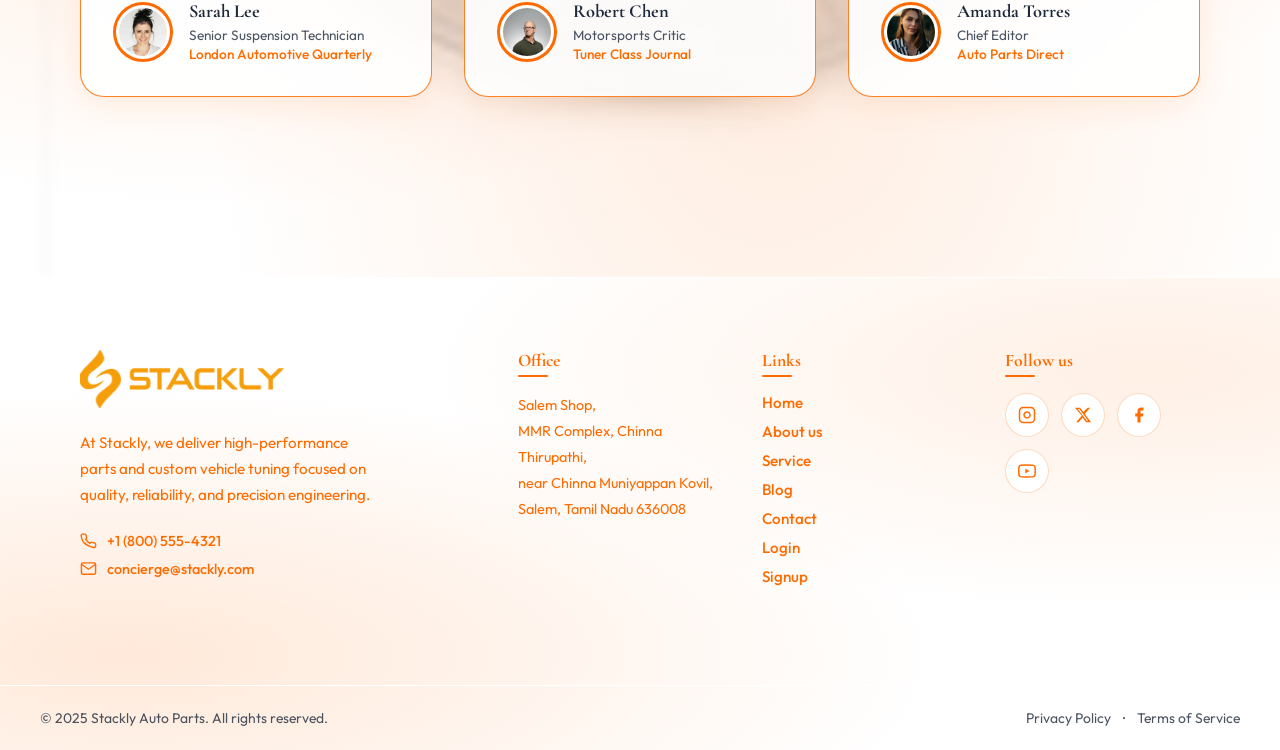
==== commit c8afd05b: "Add files via upload" ====
--- a/index.html
+++ b/index.html
@@ -1614,7 +1614,7 @@
     </footer>
 
     <!-- Link the external javascript file containing advanced interactivity -->
-    <script src="js/loading.js"></script>`r`n    <script src="js/script.js"></script>
+    <script src="js/loading.js"></script>  <script src="js/script.js"></script>
     <script src="js/cart-helper.js"></script>
 </body>
 </html>
